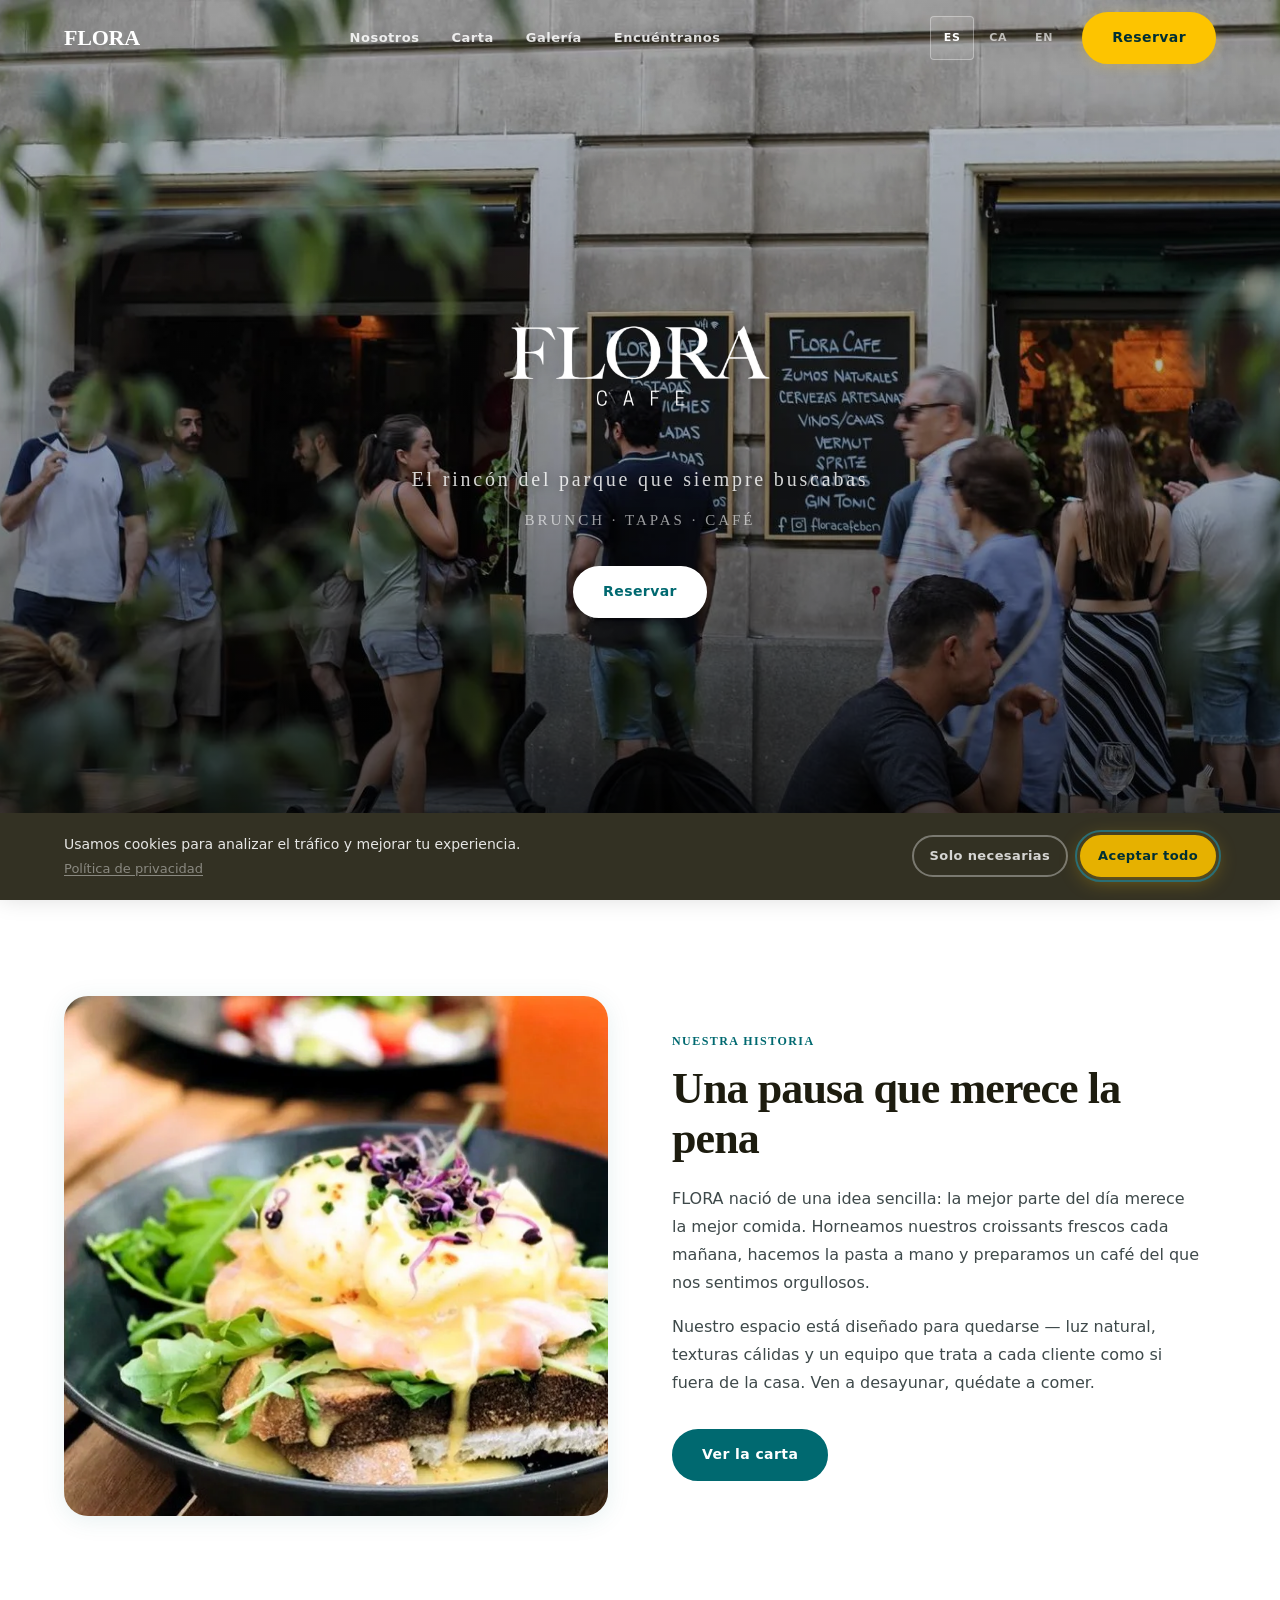
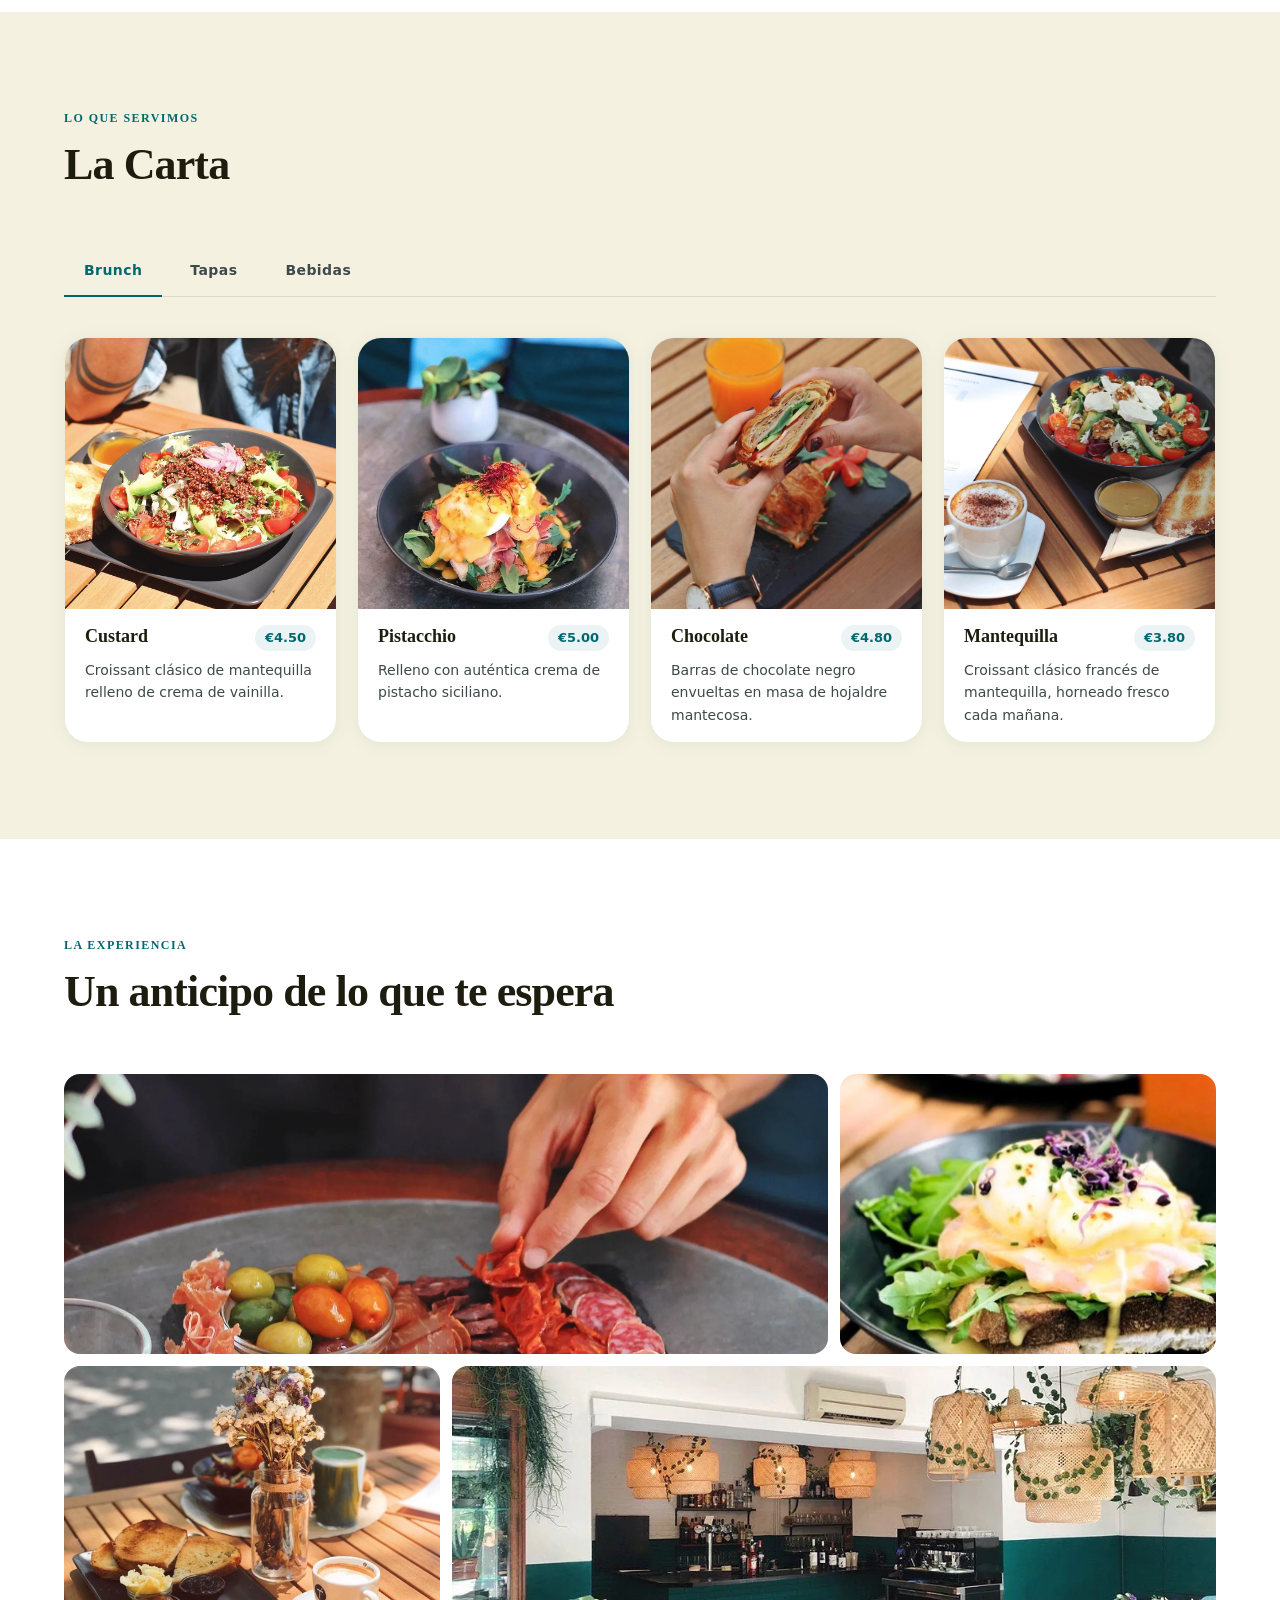
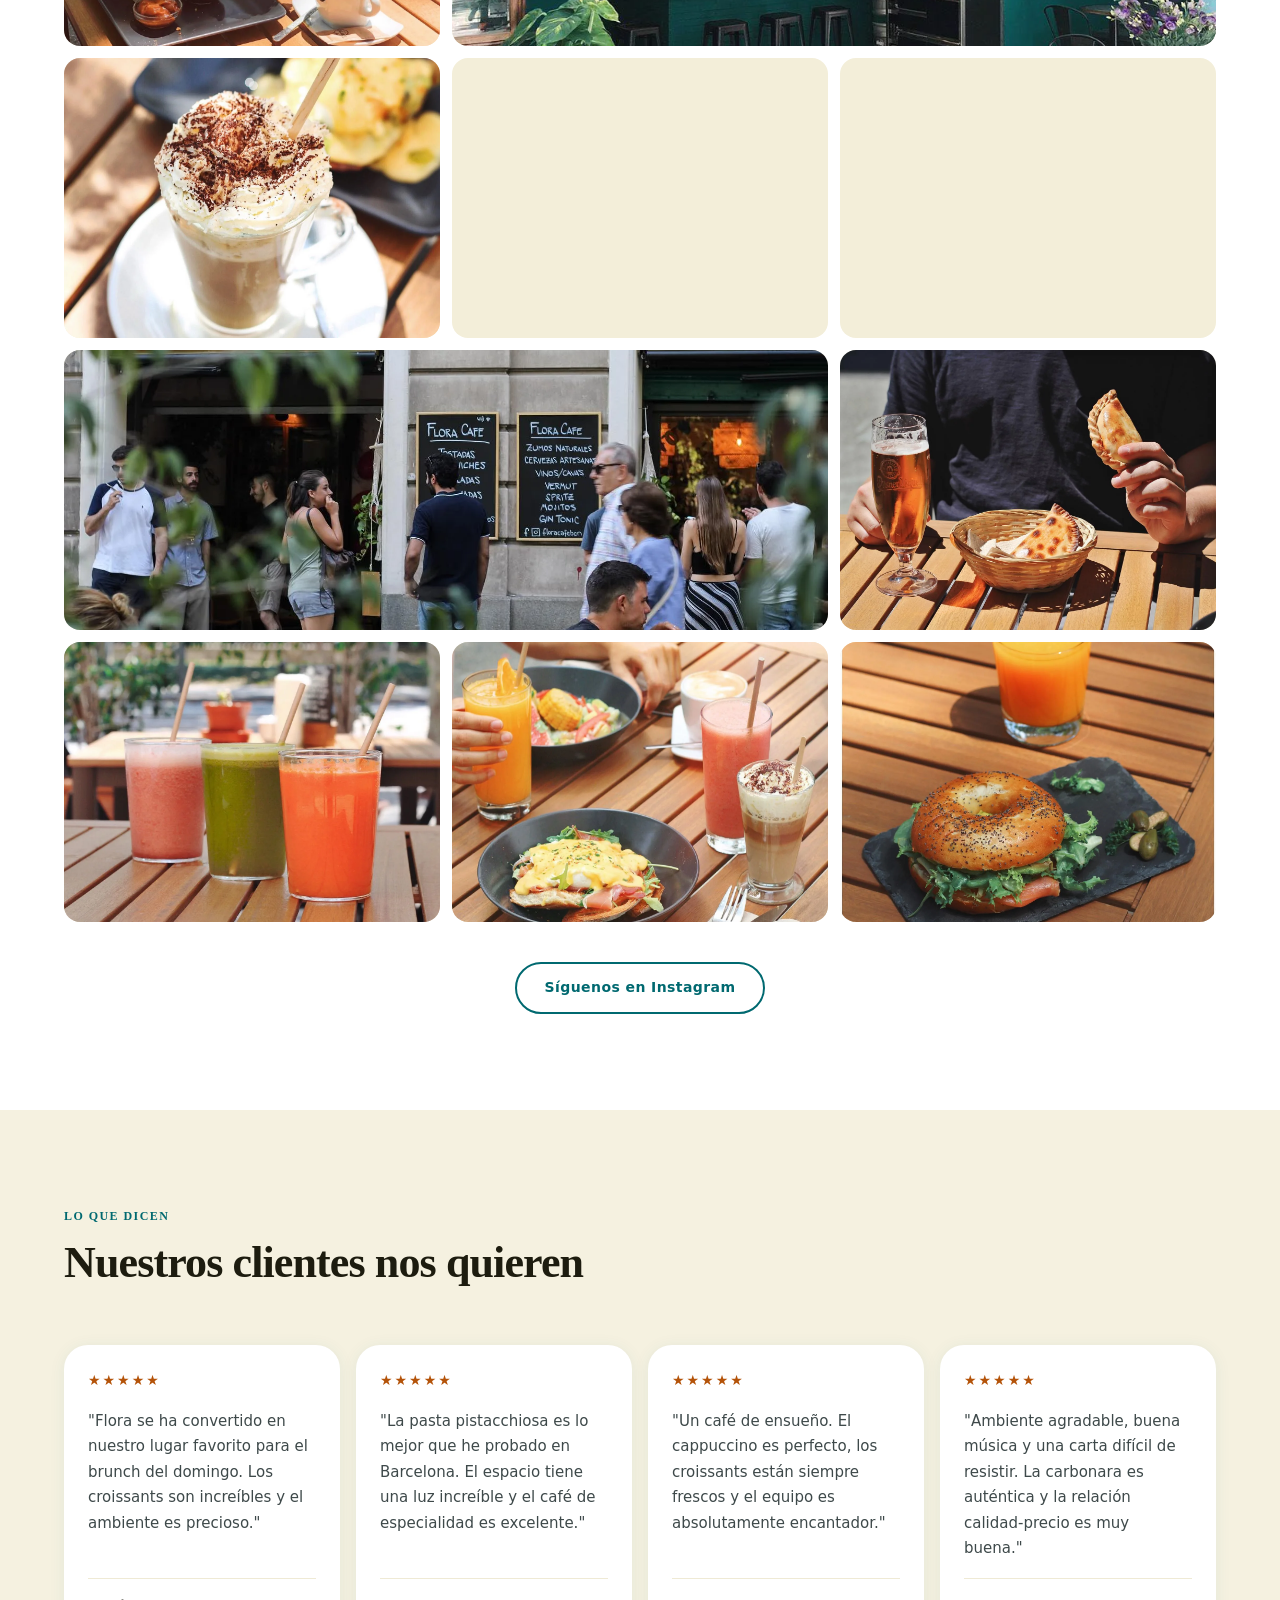
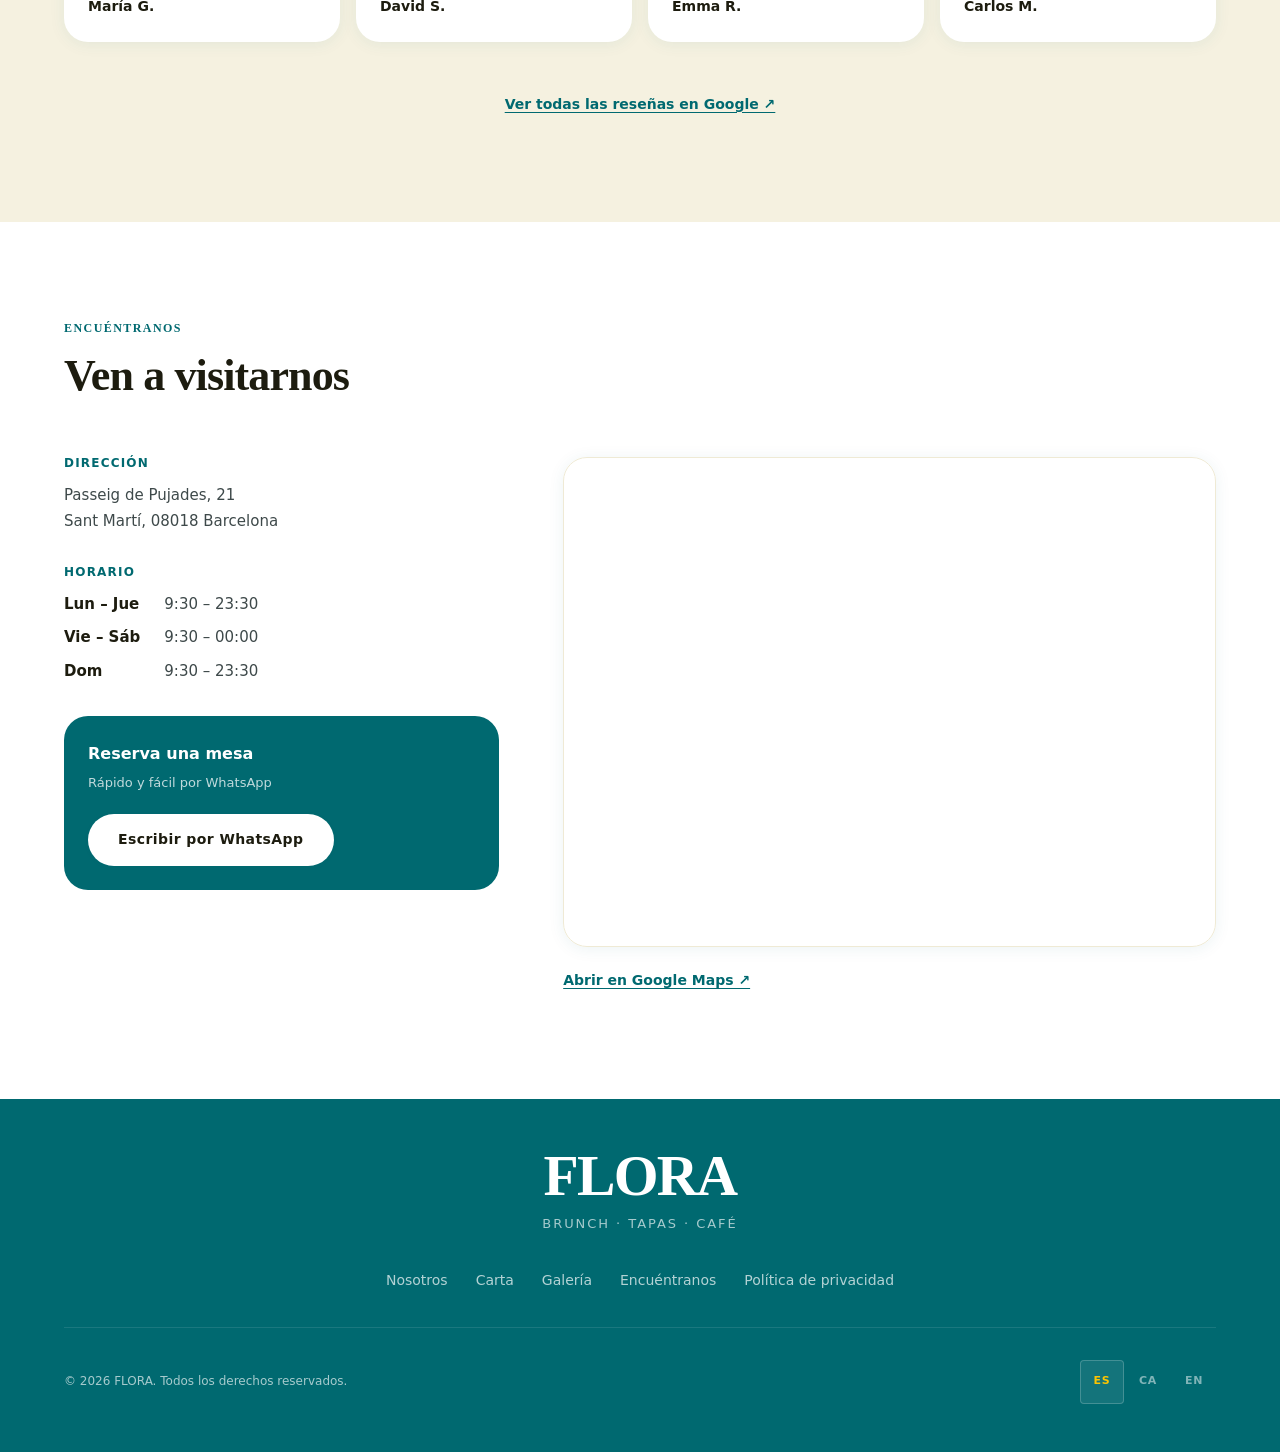
==== index.html @ c43b4fce "fix: normalize Pasta→Tapas branding and footer WCAG contrast - Replace 'Pasta' with 'Tapas' in title" ====
<!DOCTYPE html>
<html lang="es">
<head>
  <meta charset="UTF-8">
  <meta name="viewport" content="width=device-width, initial-scale=1.0">

  <!-- SEO -->
  <title>FLORA — Brunch · Tapas · Café en Barcelona</title>
  <meta name="description" content="FLORA es un café artesanal en Barcelona especializado en brunch mediterráneo, pasta fresca y café de especialidad. Croissants horneados cada mañana.">
  <link rel="canonical" href="https://flora-bcn.vercel.app">

  <!-- Open Graph -->
  <meta property="og:type" content="website">
  <meta property="og:title" content="FLORA — Brunch · Tapas · Café en Barcelona">
  <meta property="og:description" content="Croissants horneados cada mañana, pasta hecha a mano y café de especialidad. FLORA, Barcelona.">
  <meta property="og:image" content="https://flora-bcn.vercel.app/images/exterior.webp">
  <meta property="og:url" content="https://flora-bcn.vercel.app">
  <meta property="og:locale" content="es_ES">

  <!-- Twitter Card -->
  <meta name="twitter:card" content="summary_large_image">
  <meta name="twitter:title" content="FLORA — Brunch · Tapas · Café en Barcelona">
  <meta name="twitter:image" content="https://flora-bcn.vercel.app/images/exterior.webp">

  <!-- Favicon -->
  <link rel="icon" type="image/svg+xml" href="favicon.svg">
  <link rel="apple-touch-icon" href="images/apple-touch-icon.png">
  <link rel="manifest" href="site.webmanifest">

  <!-- Preconnect — GTM loads after cookie consent; pre-warm the connection -->
  <link rel="preconnect" href="https://www.googletagmanager.com" crossorigin>
  <link rel="dns-prefetch" href="https://www.googletagmanager.com">

  <!-- Preload hero poster — LCP candidate; fetchpriority="high" maximises priority -->
  <link rel="preload" as="image" href="images/exterior.webp" fetchpriority="high">

  <!-- Preload heading font -->
  <link rel="preload" href="fonts/CormorantGaramond-SemiBold.woff2" as="font" type="font/woff2" crossorigin>

  <!-- Stylesheets -->
  <link rel="stylesheet" href="css/style.css">
  <link rel="stylesheet" href="css/print.css" media="print">

  <!-- UPDATE: Replace G-XXXXXXXXXX with the real GA4 Measurement ID before launch -->
  <script>window.GA_MEASUREMENT_ID = 'G-XXXXXXXXXX';</script>

  <!-- Schema.org JSON-LD -->
  <script type="application/ld+json">
  {
    "@context": "https://schema.org",
    "@type": "Restaurant",
    "name": "FLORA",
    "url": "https://flora-bcn.vercel.app",
    "image": "https://flora-bcn.vercel.app/images/exterior.webp",
    "telephone": "+34600000000",
    "address": {
      "@type": "PostalAddress",
      "streetAddress": "Passeig de Pujades, 21",
      "postalCode": "08018",
      "addressLocality": "Barcelona",
      "addressRegion": "Sant Martí",
      "addressCountry": "ES"
    },
    "servesCuisine": ["Brunch", "Tapas", "Café"],
    "priceRange": "€€",
    "openingHoursSpecification": [
      {
        "@type": "OpeningHoursSpecification",
        "dayOfWeek": ["Monday", "Tuesday", "Wednesday", "Thursday", "Sunday"],
        "opens": "09:30",
        "closes": "23:30"
      },
      {
        "@type": "OpeningHoursSpecification",
        "dayOfWeek": ["Friday", "Saturday"],
        "opens": "09:30",
        "closes": "00:00"
      }
    ],
    "aggregateRating": {
      "@type": "AggregateRating",
      "ratingValue": 4.8,
      "reviewCount": 89
    }
  }
  </script>
</head>
<body>

<!-- ============================================================
     LOADING SCREEN — shows on first visit only
     ============================================================ -->
<div id="loader" class="loader" aria-hidden="true">
  <div class="loader__inner">
    <span class="loader__name">FLORA</span>
    <span class="loader__sub">Brunch · Tapas · Café</span>
  </div>
</div>

<!-- ============================================================
     SKIP NAVIGATION
     ============================================================ -->
<a href="#main" class="skip-nav" data-i18n="skip.nav">Ir al contenido principal</a>

<!-- ============================================================
     NAVIGATION
     ============================================================ -->
<nav id="nav" aria-label="Navegación principal" data-i18n-aria="nav.aria">
  <div class="nav__inner container">

    <!-- Logo -->
    <a href="#" class="nav__logo" aria-label="FLORA — Inicio">FLORA</a>

    <!-- Desktop links + mobile overlay -->
    <ul class="nav__links" id="nav-links" role="list">
      <li><a href="#about" data-i18n="nav.about">Nosotros</a></li>
      <li><a href="#menu" data-i18n="nav.menu">Carta</a></li>
      <li><a href="#gallery" data-i18n="nav.gallery">Galería</a></li>
      <li><a href="#find-us" data-i18n="nav.find">Encuéntranos</a></li>
      <!-- Mobile-only items -->
      <li class="nav__mobile-extra">
        <div class="nav__lang" role="group" aria-label="Idioma" data-i18n-aria="nav.lang.aria">
          <button class="lang-btn lang-btn--active" data-lang="es" aria-pressed="true">ES</button>
          <button class="lang-btn" data-lang="ca" aria-pressed="false">CA</button>
          <button class="lang-btn" data-lang="en" aria-pressed="false">EN</button>
        </div>
      </li>
      <li class="nav__mobile-extra">
        <a href="#find-us" class="btn btn--cta" data-i18n="nav.reserve">Reservar</a>
      </li>
    </ul>

    <!-- Desktop right: lang + CTA -->
    <div class="nav__right">
      <div class="nav__lang nav__lang--desktop" role="group" aria-label="Idioma" data-i18n-aria="nav.lang.aria">
        <button class="lang-btn lang-btn--active" data-lang="es" aria-pressed="true">ES</button>
        <button class="lang-btn" data-lang="ca" aria-pressed="false">CA</button>
        <button class="lang-btn" data-lang="en" aria-pressed="false">EN</button>
      </div>
      <a href="#find-us" class="btn btn--cta" data-i18n="nav.reserve">Reservar</a>
    </div>

    <!-- Hamburger -->
    <button
      class="nav__toggle"
      id="nav-toggle"
      aria-expanded="false"
      aria-controls="nav-links"
      aria-label="Abrir menú"
      data-i18n-aria="nav.toggle.open">
      <span></span>
      <span></span>
      <span></span>
    </button>

  </div>
</nav>

<!-- SR-only H1 — visible heading is in each section -->
<h1 class="sr-only">FLORA Cafe — Brunch, Pasta y Café en Barcelona</h1>

<!-- ============================================================
     MAIN CONTENT
     ============================================================ -->
<main id="main">

<!-- ─── HERO ──────────────────────────────────────────────── -->
<section id="hero">

  <!-- Video background — poster="exterior.webp" shows while video loads or if autoplay fails -->
  <div class="hero__bg" aria-hidden="true">
    <video
      id="hero-video"
      autoplay
      muted
      loop
      playsinline
      preload="metadata"
      poster="images/exterior.webp">
      <source src="images/hero-video.mp4" type="video/mp4">
    </video>
    <div class="hero__overlay"></div>
  </div>

  <!-- Hero content -->
  <div class="hero__content">
    <div class="hero__top">
      <img
        src="images/logo.webp"
        alt="FLORA"
        class="hero__logo"
        width="220"
        height="88"
        loading="eager"
        decoding="sync">
      <p class="hero__subtitle" data-i18n="hero.subtitle">El rincón del parque que siempre buscabas</p>
    </div>
    <div class="hero__bottom">
      <p class="hero__tagline" data-i18n="hero.tagline">Brunch · Tapas · Café</p>
      <div class="hero__actions">
        <a href="#find-us" class="btn btn--white" data-i18n="nav.reserve">Reservar</a>
      </div>
    </div>
  </div>

  <!-- Scroll indicator -->
  <div class="hero__scroll" aria-hidden="true">
    <div class="hero__scroll-mouse">
      <div class="hero__scroll-dot"></div>
    </div>
  </div>

</section>

<!-- ─── ABOUT ─────────────────────────────────────────────── -->
<section id="about" class="section">
  <div class="container about__grid">

    <!-- Image (moves to left on desktop) -->
    <div class="about__image-wrap">
      <picture>
        <source srcset="images/food7.webp" type="image/webp">
        <img
          src="images/food7.jpg"
          alt="El cálido interior de FLORA Cafe, con luz natural y detalles artesanales"
          class="about__image reveal--scale"
          loading="lazy"
          decoding="async"
          width="800"
          height="600">
      </picture>
    </div>

    <!-- Text -->
    <div class="about__text">
      <span class="section-label reveal" data-i18n="about.label">Nuestra historia</span>
      <h2 class="reveal--heading" data-i18n="about.heading">Una pausa que merece la pena</h2>
      <p class="reveal" style="transition-delay:80ms" data-i18n="about.p1">FLORA nació de una idea sencilla: la mejor parte del día merece la mejor comida. Horneamos nuestros croissants frescos cada mañana, hacemos la pasta a mano y preparamos un café del que nos sentimos orgullosos.</p>
      <p class="reveal" style="transition-delay:160ms" data-i18n="about.p2">Nuestro espacio está diseñado para quedarse — luz natural, texturas cálidas y un equipo que trata a cada cliente como si fuera de la casa. Ven a desayunar, quédate a comer.</p>
      <a href="#menu" class="btn btn--primary reveal" style="transition-delay:240ms" data-i18n="about.cta">Ver la carta</a>
    </div>

  </div>
</section>

<!-- ─── MENU ──────────────────────────────────────────────── -->
<section id="menu" class="section section--tinted">
  <div class="container">

    <div class="section-header">
      <span class="section-label reveal" data-i18n="menu.label">Lo que servimos</span>
      <h2 class="reveal--heading" data-i18n="menu.heading">La Carta</h2>
    </div>

    <!-- Tab list -->
    <div class="menu__tabs" role="tablist" aria-label="Categorías del menú" data-i18n-aria="menu.tabs.aria">
      <button class="menu__tab menu__tab--active" role="tab" aria-selected="true" aria-controls="panel-brunch" id="tab-brunch" data-i18n="menu.tab.croissants">Brunch</button>
      <button class="menu__tab" role="tab" aria-selected="false" aria-controls="panel-tapas" id="tab-tapas" tabindex="-1" data-i18n="menu.tab.pasta">Tapas</button>
      <button class="menu__tab" role="tab" aria-selected="false" aria-controls="panel-drinks" id="tab-drinks" tabindex="-1" data-i18n="menu.tab.drinks">Bebidas</button>
    </div>

    <!-- Tab panels -->
    <div class="menu__panels">

      <!-- Croissants -->
      <div id="panel-brunch" role="tabpanel" aria-labelledby="tab-brunch">
        <div class="menu__cards stagger-group">

          <article class="menu-card reveal">
            <div class="menu-card__img-wrap">
              <picture>
                <source srcset="images/food1.webp" type="image/webp">
                <img src="images/food1.jpg" alt="Croissant de natilla con crema de vainilla" loading="lazy" decoding="async" width="400" height="400">
              </picture>
            </div>
            <div class="menu-card__body">
              <div class="menu-card__header">
                <h3 class="menu-card__name">Custard</h3>
                <span class="menu-card__price">€4.50</span>
              </div>
              <p class="menu-card__desc">Croissant clásico de mantequilla relleno de crema de vainilla.</p>
            </div>
          </article>

          <article class="menu-card reveal">
            <div class="menu-card__img-wrap">
              <picture>
                <source srcset="images/food2.webp" type="image/webp">
                <img src="images/food2.jpg" alt="Croissant de pistacho con crema siciliana" loading="lazy" decoding="async" width="400" height="400">
              </picture>
            </div>
            <div class="menu-card__body">
              <div class="menu-card__header">
                <h3 class="menu-card__name">Pistacchio</h3>
                <span class="menu-card__price">€5.00</span>
              </div>
              <p class="menu-card__desc">Relleno con auténtica crema de pistacho siciliano.</p>
            </div>
          </article>

          <article class="menu-card reveal">
            <div class="menu-card__img-wrap">
              <picture>
                <source srcset="images/food3.webp" type="image/webp">
                <img src="images/food3.jpg" alt="Croissant de chocolate con chocolate negro" loading="lazy" decoding="async" width="400" height="400">
              </picture>
            </div>
            <div class="menu-card__body">
              <div class="menu-card__header">
                <h3 class="menu-card__name">Chocolate</h3>
                <span class="menu-card__price">€4.80</span>
              </div>
              <p class="menu-card__desc">Barras de chocolate negro envueltas en masa de hojaldre mantecosa.</p>
            </div>
          </article>

          <article class="menu-card reveal">
            <div class="menu-card__img-wrap">
              <picture>
                <source srcset="images/food4.webp" type="image/webp">
                <img src="images/food4.jpg" alt="Croissant de mantequilla clásico" loading="lazy" decoding="async" width="400" height="400">
              </picture>
            </div>
            <div class="menu-card__body">
              <div class="menu-card__header">
                <h3 class="menu-card__name">Mantequilla</h3>
                <span class="menu-card__price">€3.80</span>
              </div>
              <p class="menu-card__desc">Croissant clásico francés de mantequilla, horneado fresco cada mañana.</p>
            </div>
          </article>

        </div>
      </div>

      <!-- Pasta -->
      <div id="panel-tapas" role="tabpanel" aria-labelledby="tab-tapas" class="menu__panel--hidden">

        <!-- Featured pasta -->
        <article class="pasta-featured reveal">
          <div class="pasta-featured__img-wrap">
            <picture>
              <source srcset="images/food5.webp" type="image/webp">
              <img src="images/food5.jpg" alt="Pasta Pistacchiosa — penne con crema de pistacho y pistachos tostados" loading="lazy" decoding="async" width="600" height="600">
            </picture>
          </div>
          <div class="pasta-featured__body">
            <span class="pasta-badge">Chef&rsquo;s Signature</span>
            <h3 class="pasta-featured__name">Pistacchiosa</h3>
            <p class="pasta-featured__desc">Artisan penne en nuestra emblemática crema de pistacho, coronado con pistachos tostados y triturados para dar textura. Un plato que enamora.</p>
            <span class="pasta-featured__price">€16.50</span>
          </div>
        </article>

        <!-- Pasta list -->
        <div class="pasta-list stagger-group">

          <article class="pasta-item reveal">
            <div class="pasta-item__body">
              <h3 class="pasta-item__name">Carbonara</h3>
              <p class="pasta-item__desc">Guanciale, pecorino romano, yema de huevo, pimienta negra.</p>
            </div>
            <span class="pasta-item__price">€14.00</span>
          </article>

          <article class="pasta-item reveal">
            <div class="pasta-item__body">
              <h3 class="pasta-item__name">Amatriciana</h3>
              <p class="pasta-item__desc">Salsa de tomate, guanciale, pecorino romano, guindilla.</p>
            </div>
            <span class="pasta-item__price">€14.50</span>
          </article>

          <article class="pasta-item reveal">
            <div class="pasta-item__body">
              <h3 class="pasta-item__name">Parmigiana</h3>
              <p class="pasta-item__desc">Berenjenas en capas, salsa de tomate, mozzarella, parmesano.</p>
            </div>
            <span class="pasta-item__price">€15.00</span>
          </article>

          <article class="pasta-item reveal">
            <div class="pasta-item__body">
              <h3 class="pasta-item__name">Pesto</h3>
              <p class="pasta-item__desc">Albahaca fresca, piñones, ajo, parmesano, aceite de oliva virgen extra.</p>
            </div>
            <span class="pasta-item__price">€13.50</span>
          </article>

        </div>
      </div>

      <!-- Bebidas -->
      <div id="panel-drinks" role="tabpanel" aria-labelledby="tab-drinks" class="menu__panel--hidden">
        <div class="menu__cards stagger-group">

          <article class="menu-card reveal">
            <div class="menu-card__img-wrap">
              <picture>
                <source srcset="images/drink1.webp" type="image/webp">
                <img src="images/drink1.jpg" alt="Cappuccino con latte art sobre cerámica artesanal" loading="lazy" decoding="async" width="400" height="400">
              </picture>
            </div>
            <div class="menu-card__body">
              <div class="menu-card__header">
                <h3 class="menu-card__name">Cappuccino</h3>
                <span class="menu-card__price">€3.50</span>
              </div>
              <p class="menu-card__desc">Espresso de especialidad con microespuma de leche perfecta.</p>
            </div>
          </article>

          <article class="menu-card reveal">
            <div class="menu-card__img-wrap">
              <picture>
                <source srcset="images/drink2.webp" type="image/webp">
                <img src="images/drink2.jpg" alt="Matcha latte con leche de avena en vaso alto" loading="lazy" decoding="async" width="400" height="400">
              </picture>
            </div>
            <div class="menu-card__body">
              <div class="menu-card__header">
                <h3 class="menu-card__name">Matcha Latte</h3>
                <span class="menu-card__price">€4.50</span>
              </div>
              <p class="menu-card__desc">Matcha ceremonial con leche de avena, caliente o frío.</p>
            </div>
          </article>

          <article class="menu-card reveal">
            <div class="menu-card__img-wrap">
              <picture>
                <source srcset="images/drink3.webp" type="image/webp">
                <img src="images/drink3.jpg" alt="Zumo de naranja recién exprimido en vaso de cristal" loading="lazy" decoding="async" width="400" height="400">
              </picture>
            </div>
            <div class="menu-card__body">
              <div class="menu-card__header">
                <h3 class="menu-card__name">Zumo de Naranja</h3>
                <span class="menu-card__price">€4.00</span>
              </div>
              <p class="menu-card__desc">Naranjas valencianas recién exprimidas, servido al momento.</p>
            </div>
          </article>

          <article class="menu-card reveal">
            <div class="menu-card__img-wrap menu-card__img-wrap--plain">
              <div class="menu-card__img-placeholder" aria-hidden="true"></div>
            </div>
            <div class="menu-card__body">
              <div class="menu-card__header">
                <h3 class="menu-card__name">Café Filtro</h3>
                <span class="menu-card__price">€2.80</span>
              </div>
              <p class="menu-card__desc">Café de origen único por goteo, preparado al momento.</p>
            </div>
          </article>

        </div>
      </div>

    </div><!-- /.menu__panels -->
  </div>
</section>

<!-- ─── GALLERY ────────────────────────────────────────────── -->
<section id="gallery" class="section">
  <div class="container">

    <div class="section-header">
      <span class="section-label reveal" data-i18n="gallery.label">La experiencia</span>
      <h2 class="reveal--heading" data-i18n="gallery.heading">Un anticipo de lo que te espera</h2>
    </div>

    <!--
      3-col grid, auto-placement pattern:
      Row 1: wide(1) + normal(2)
      Row 2: normal(3) + wide(4)
      Row 3: normal(5) + normal(6) + normal(7)
      Row 4: wide(8) + normal(9)
      Row 5: normal(10) + normal(11) + normal(12)
    -->
    <div class="gallery__grid stagger-group">

      <div class="gallery__item gallery__item--wide reveal">
        <picture>
          <source srcset="images/food6.webp" type="image/webp">
          <img src="images/food6.jpg" alt="Plato de pasta artesanal con salsa vibrante" loading="lazy" decoding="async" width="800" height="440">
        </picture>
      </div>

      <div class="gallery__item reveal">
        <picture>
          <source srcset="images/food7.webp" type="image/webp">
          <img src="images/food7.jpg" alt="Croissant recién horneado sobre plato de cerámica" loading="lazy" decoding="async" width="400" height="440">
        </picture>
      </div>

      <div class="gallery__item reveal">
        <picture>
          <source srcset="images/food8.webp" type="image/webp">
          <img src="images/food8.jpg" alt="Selección de bollería artesanal de FLORA" loading="lazy" decoding="async" width="400" height="440">
        </picture>
      </div>

      <div class="gallery__item gallery__item--wide reveal">
        <picture>
          <source srcset="images/interior.webp" type="image/webp">
          <img src="images/interior.jpg" alt="Interior luminoso de FLORA Cafe con mesas de madera y luz natural" loading="lazy" decoding="async" width="800" height="440">
        </picture>
      </div>

      <div class="gallery__item reveal">
        <picture>
          <source srcset="images/drink1.webp" type="image/webp">
          <img src="images/drink1.jpg" alt="Cappuccino con latte art en cerámica artesanal" loading="lazy" decoding="async" width="400" height="440">
        </picture>
      </div>

      <div class="gallery__item reveal">
        <picture>
          <source srcset="images/food9.webp" type="image/webp">
          <img src="images/food9.jpg" alt="Detalle de plato de brunch mediterráneo" loading="lazy" decoding="async" width="400" height="440">
        </picture>
      </div>

      <div class="gallery__item reveal">
        <picture>
          <source srcset="images/food10.webp" type="image/webp">
          <img src="images/food10.jpg" alt="Preparación de pasta fresca en la cocina de FLORA" loading="lazy" decoding="async" width="400" height="440">
        </picture>
      </div>

      <div class="gallery__item gallery__item--wide reveal">
        <picture>
          <source srcset="images/exterior.webp" type="image/webp">
          <img src="images/exterior.jpg" alt="Fachada de FLORA Cafe en Barcelona" loading="lazy" decoding="async" width="800" height="440">
        </picture>
      </div>

      <div class="gallery__item reveal">
        <picture>
          <source srcset="images/food11.webp" type="image/webp">
          <img src="images/food11.jpg" alt="Detalle de croissant de pistacho con crema" loading="lazy" decoding="async" width="400" height="440">
        </picture>
      </div>

      <div class="gallery__item reveal">
        <picture>
          <source srcset="images/drink2.webp" type="image/webp">
          <img src="images/drink2.jpg" alt="Matcha latte servido en cerámica artesanal" loading="lazy" decoding="async" width="400" height="440">
        </picture>
      </div>

      <div class="gallery__item reveal">
        <picture>
          <source srcset="images/food12.webp" type="image/webp">
          <img src="images/food12.jpg" alt="Mesa de brunch con selección de platos de FLORA" loading="lazy" decoding="async" width="400" height="440">
        </picture>
      </div>

      <div class="gallery__item reveal">
        <picture>
          <source srcset="images/food13.webp" type="image/webp">
          <img src="images/food13.jpg" alt="Pasta pistacchiosa emplatada con elegancia" loading="lazy" decoding="async" width="400" height="440">
        </picture>
      </div>

    </div><!-- /.gallery__grid -->

    <div class="gallery__footer reveal">
      <a
        href="https://instagram.com/floracafe.barcelona"
        target="_blank"
        rel="noopener noreferrer"
        class="btn btn--outline"
        data-i18n="gallery.instagram"
        aria-label="Síguenos en Instagram — @floracafe.barcelona"
        data-i18n-aria="gallery.instagram.aria">
        Síguenos en Instagram
      </a>
    </div>

  </div>
</section>

<!-- ─── REVIEWS ────────────────────────────────────────────── -->
<section id="reviews" class="section section--tinted">
  <div class="container">

    <div class="section-header">
      <span class="section-label reveal" data-i18n="reviews.label">Lo que dicen</span>
      <h2 class="reveal--heading" data-i18n="reviews.heading">Nuestros clientes nos quieren</h2>
    </div>

    <!-- UPDATE: Replace with real Google reviews before launch -->
    <div class="reviews__grid stagger-group">

      <article class="review-card reveal">
        <div class="review-card__stars" role="img" data-i18n-aria="review.stars" aria-label="5 de 5 estrellas">
          <span aria-hidden="true">★★★★★</span>
        </div>
        <blockquote>
          <p class="review-card__text" data-i18n="review.1.text">"Flora se ha convertido en nuestro lugar favorito para el brunch del domingo. Los croissants son increíbles y el ambiente es precioso."</p>
        </blockquote>
        <footer class="review-card__footer">
          <span class="review-card__author" data-i18n="review.1.author">María G.</span>
        </footer>
      </article>

      <article class="review-card reveal">
        <div class="review-card__stars" role="img" data-i18n-aria="review.stars" aria-label="5 de 5 estrellas">
          <span aria-hidden="true">★★★★★</span>
        </div>
        <blockquote>
          <p class="review-card__text" data-i18n="review.2.text">"La pasta pistacchiosa es lo mejor que he probado en Barcelona. El espacio tiene una luz increíble y el café de especialidad es excelente."</p>
        </blockquote>
        <footer class="review-card__footer">
          <span class="review-card__author" data-i18n="review.2.author">David S.</span>
        </footer>
      </article>

      <article class="review-card reveal">
        <div class="review-card__stars" role="img" data-i18n-aria="review.stars" aria-label="5 de 5 estrellas">
          <span aria-hidden="true">★★★★★</span>
        </div>
        <blockquote>
          <p class="review-card__text" data-i18n="review.3.text">"Un café de ensueño. El cappuccino es perfecto, los croissants están siempre frescos y el equipo es absolutamente encantador."</p>
        </blockquote>
        <footer class="review-card__footer">
          <span class="review-card__author" data-i18n="review.3.author">Emma R.</span>
        </footer>
      </article>

      <article class="review-card reveal">
        <div class="review-card__stars" role="img" data-i18n-aria="review.stars" aria-label="5 de 5 estrellas">
          <span aria-hidden="true">★★★★★</span>
        </div>
        <blockquote>
          <p class="review-card__text" data-i18n="review.4.text">"Ambiente agradable, buena música y una carta difícil de resistir. La carbonara es auténtica y la relación calidad-precio es muy buena."</p>
        </blockquote>
        <footer class="review-card__footer">
          <span class="review-card__author" data-i18n="review.4.author">Carlos M.</span>
        </footer>
      </article>

    </div><!-- /.reviews__grid -->

    <div class="reviews__footer reveal">
      <a
        href="https://www.google.com/maps/place/Flora+Caf%C3%A8/@41.3904522,2.1841473,18z/data=!4m8!3m7!1s0x12a4a3e383c9736b:0xf910193b1a0d38ec!8m2!3d41.3906425!4d2.185292!9m1!1b1!16s%2Fg%2F11h6rvttm9?authuser=0&entry=ttu&g_ep=EgoyMDI2MDUyNy4wIKXMDSoASAFQAw%3D%3D"
        target="_blank"
        rel="noopener noreferrer"
        class="reviews__maps-link"
        data-i18n="reviews.cta">
        Ver todas las reseñas en Google ↗
      </a>
    </div>

  </div>
</section>

<!-- ─── FIND US ─────────────────────────────────────────────── -->
<section id="find-us" class="section">
  <div class="container">

    <div class="section-header">
      <span class="section-label reveal" data-i18n="find.label">Encuéntranos</span>
      <h2 class="reveal--heading" data-i18n="find.heading">Ven a visitarnos</h2>
    </div>

    <div class="find-us__grid">

      <!-- Left: address + hours + WhatsApp -->
      <div class="find-us__info">

        <div class="find-us__block reveal">
          <h3 class="find-us__block-title" data-i18n="find.address">Dirección</h3>
          <address data-i18n="find.address.text">
            Passeig de Pujades, 21<br>
            Sant Martí, 08018 Barcelona
          </address>
        </div>

        <div class="find-us__block reveal" style="transition-delay:80ms">
          <h3 class="find-us__block-title" data-i18n="find.hours">Horario</h3>
          <dl class="hours__list">
            <dt data-i18n="hours.mon_thu">Lun – Jue</dt><dd>9:30 – 23:30</dd>
            <dt data-i18n="hours.fri_sat">Vie – Sáb</dt><dd>9:30 – 00:00</dd>
            <dt data-i18n="hours.sun">Dom</dt><dd>9:30 – 23:30</dd>
          </dl>
        </div>

        <!-- WhatsApp reserve card -->
        <div class="wa-card reveal" style="transition-delay:160ms">
          <div class="wa-card__copy">
            <p class="wa-card__label" data-i18n="find.wa.label">Reserva una mesa</p>
            <p class="wa-card__sub" data-i18n="find.wa.sub">Rápido y fácil por WhatsApp</p>
          </div>
          <a
            id="whatsapp-find-us"
            href="https://wa.me/34600000000"
            data-phone="+34600000000"
            class="btn btn--wa"
            target="_blank"
            rel="noopener noreferrer"
            data-i18n="find.wa.cta">
            <svg width="20" height="20" viewBox="0 0 24 24" fill="currentColor" aria-hidden="true">
              <path d="M17.472 14.382c-.297-.149-1.758-.867-2.03-.967-.273-.099-.471-.148-.67.15-.197.297-.767.966-.94 1.164-.173.199-.347.223-.644.075-.297-.15-1.255-.463-2.39-1.475-.883-.788-1.48-1.761-1.653-2.059-.173-.297-.018-.458.13-.606.134-.133.298-.347.446-.52.149-.174.198-.298.298-.497.099-.198.05-.371-.025-.52-.075-.149-.669-1.612-.916-2.207-.242-.579-.487-.5-.669-.51-.173-.008-.371-.01-.57-.01-.198 0-.52.074-.792.372-.272.297-1.04 1.016-1.04 2.479 0 1.462 1.065 2.875 1.213 3.074.149.198 2.096 3.2 5.077 4.487.709.306 1.262.489 1.694.625.712.227 1.36.195 1.871.118.571-.085 1.758-.719 2.006-1.413.248-.694.248-1.289.173-1.413-.074-.124-.272-.198-.57-.347m-5.421 7.403h-.004a9.87 9.87 0 01-5.031-1.378l-.361-.214-3.741.982.998-3.648-.235-.374a9.86 9.86 0 01-1.51-5.26c.001-5.45 4.436-9.884 9.888-9.884 2.64 0 5.122 1.03 6.988 2.898a9.825 9.825 0 012.893 6.994c-.003 5.45-4.437 9.884-9.885 9.884m8.413-18.297A11.815 11.815 0 0012.05 0C5.495 0 .16 5.335.157 11.892c0 2.096.547 4.142 1.588 5.945L.057 24l6.305-1.654a11.882 11.882 0 005.683 1.448h.005c6.554 0 11.89-5.335 11.893-11.893a11.821 11.821 0 00-3.48-8.413z"/>
            </svg>
            Escribir por WhatsApp
          </a>
        </div>

      </div><!-- /.find-us__info -->

      <!-- Right: map -->
      <div class="find-us__map reveal" style="transition-delay:120ms">
        <div class="map-wrap">
          <iframe
            src="https://www.google.com/maps/embed?pb=!1m18!1m12!1m3!1d2993.5!2d2.18264!3d41.39064!2m3!1f0!2f0!3f0!3m2!1i1024!2i768!4f13.1!3m3!1m2!1s0x12a4a3e383c9736b%3A0xf910193b1a0d38ec!2sFlora+Caf%C3%A8!5e0!3m2!1ses!2ses!4v1748700000000!5m2!1ses!2ses"
            width="600"
            height="450"
            allowfullscreen=""
            loading="lazy"
            referrerpolicy="no-referrer-when-downgrade"
            title="Mapa de FLORA Cafè en Passeig de Pujades, Barcelona"
            aria-label="Mapa de FLORA Cafè en Passeig de Pujades, Barcelona">
          </iframe>
        </div>
        <a
          href="https://www.google.com/maps/place/Flora+Caf%C3%A8/@41.3904522,2.1841473,18z/data=!4m16!1m9!3m8!1s0x12a4a3e383c9736b:0xf910193b1a0d38ec!2sFlora+Caf%C3%A8!8m2!3d41.3906425!4d2.185292!9m1!1b1!16s%2Fg%2F11h6rvttm9!3m5!1s0x12a4a3e383c9736b:0xf910193b1a0d38ec!8m2!3d41.3906425!4d2.185292!16s%2Fg%2F11h6rvttm9?authuser=0&entry=ttu&g_ep=EgoyMDI2MDUyNy4wIKXMDSoASAFQAw%3D%3D"
          target="_blank"
          rel="noopener noreferrer"
          class="find-us__maps-link"
          data-i18n="find.maps">
          Abrir en Google Maps ↗
        </a>
      </div>

    </div><!-- /.find-us__grid -->
  </div>
</section>

</main><!-- /#main -->

<!-- ============================================================
     FOOTER
     ============================================================ -->
<footer class="footer" role="contentinfo">
  <div class="container footer__inner">

    <div class="footer__brand">
      <p class="footer__name">FLORA</p>
      <p class="footer__tagline" data-i18n="footer.tagline">Brunch · Tapas · Café</p>
    </div>

    <nav class="footer__nav" aria-label="Navegación del pie de página" data-i18n-aria="footer.nav.aria">
      <a href="#about" data-i18n="nav.about">Nosotros</a>
      <a href="#menu" data-i18n="nav.menu">Carta</a>
      <a href="#gallery" data-i18n="nav.gallery">Galería</a>
      <a href="#find-us" data-i18n="nav.find">Encuéntranos</a>
      <a href="privacy.html" data-i18n="footer.privacy">Política de privacidad</a>
    </nav>

    <div class="footer__bottom">
      <p class="footer__copy" data-i18n="footer.copy">© 2026 FLORA. Todos los derechos reservados.</p>
      <div class="footer__lang nav__lang" role="group" aria-label="Idioma" data-i18n-aria="nav.lang.aria">
        <button class="lang-btn lang-btn--footer lang-btn--active" data-lang="es" aria-pressed="true">ES</button>
        <button class="lang-btn lang-btn--footer" data-lang="ca" aria-pressed="false">CA</button>
        <button class="lang-btn lang-btn--footer" data-lang="en" aria-pressed="false">EN</button>
      </div>
    </div>

  </div>
</footer>

<!-- ============================================================
     FIXED WIDGETS
     ============================================================ -->

<!-- Back to top -->
<button
  id="back-to-top"
  class="back-to-top"
  aria-label="Volver arriba"
  data-i18n-aria="backtop.aria">
  <svg width="18" height="18" viewBox="0 0 24 24" fill="none" stroke="currentColor" stroke-width="2.5" stroke-linecap="round" stroke-linejoin="round" aria-hidden="true">
    <polyline points="18 15 12 9 6 15"></polyline>
  </svg>
</button>

<!-- WhatsApp floating button -->
<a
  id="whatsapp-btn"
  href="https://wa.me/34600000000"
  data-phone="+34600000000"
  class="whatsapp-btn"
  target="_blank"
  rel="noopener noreferrer"
  aria-label="Reservar vía WhatsApp"
  data-i18n-aria="whatsapp.aria">
  <svg width="28" height="28" viewBox="0 0 24 24" fill="currentColor" aria-hidden="true">
    <path d="M17.472 14.382c-.297-.149-1.758-.867-2.03-.967-.273-.099-.471-.148-.67.15-.197.297-.767.966-.94 1.164-.173.199-.347.223-.644.075-.297-.15-1.255-.463-2.39-1.475-.883-.788-1.48-1.761-1.653-2.059-.173-.297-.018-.458.13-.606.134-.133.298-.347.446-.52.149-.174.198-.298.298-.497.099-.198.05-.371-.025-.52-.075-.149-.669-1.612-.916-2.207-.242-.579-.487-.5-.669-.51-.173-.008-.371-.01-.57-.01-.198 0-.52.074-.792.372-.272.297-1.04 1.016-1.04 2.479 0 1.462 1.065 2.875 1.213 3.074.149.198 2.096 3.2 5.077 4.487.709.306 1.262.489 1.694.625.712.227 1.36.195 1.871.118.571-.085 1.758-.719 2.006-1.413.248-.694.248-1.289.173-1.413-.074-.124-.272-.198-.57-.347m-5.421 7.403h-.004a9.87 9.87 0 01-5.031-1.378l-.361-.214-3.741.982.998-3.648-.235-.374a9.86 9.86 0 01-1.51-5.26c.001-5.45 4.436-9.884 9.888-9.884 2.64 0 5.122 1.03 6.988 2.898a9.825 9.825 0 012.893 6.994c-.003 5.45-4.437 9.884-9.885 9.884m8.413-18.297A11.815 11.815 0 0012.05 0C5.495 0 .16 5.335.157 11.892c0 2.096.547 4.142 1.588 5.945L.057 24l6.305-1.654a11.882 11.882 0 005.683 1.448h.005c6.554 0 11.89-5.335 11.893-11.893a11.821 11.821 0 00-3.48-8.413z"/>
  </svg>
</a>

<!-- ============================================================
     COOKIE BANNER
     ============================================================ -->
<div
  id="cookie-banner"
  class="cookie-banner"
  role="region"
  aria-label="Aviso de cookies"
  hidden>
  <div class="container cookie-banner__inner">
    <div class="cookie-banner__text">
      <p data-i18n="cookie.text">Usamos cookies para analizar el tráfico y mejorar tu experiencia.</p>
      <p><a href="privacy.html" class="cookie-privacy-link" data-i18n="footer.privacy">Política de privacidad</a></p>
    </div>
    <div class="cookie-banner__actions">
      <button id="cookie-necessary" class="btn btn--sm btn--outline-light" data-i18n="cookie.necessary">Solo necesarias</button>
      <button id="cookie-accept" class="btn btn--sm btn--cta" data-i18n="cookie.accept">Aceptar todo</button>
    </div>
  </div>
</div>

<!-- ============================================================
     SCRIPTS
     ============================================================ -->
<script src="js/lenis.min.js" defer></script>
<script src="js/i18n.js" defer></script>
<script src="js/main.js" defer></script>

</body>
</html>
---- css/style.css ----
/* ============================================================
   FLORA CAFE — style.css
   Design system: Artisanal Warmth (Stitch export)
   Fonts: Cormorant Garamond (heading) + Be Vietnam Pro (body)
   ============================================================ */

/* ============================================================
   FONT FACES
   ============================================================ */

@font-face {
  font-family: 'Cormorant Garamond';
  src: url('../fonts/CormorantGaramond-SemiBold.woff2') format('woff2');
  font-weight: 600;
  font-style: normal;
  font-display: swap;
}

@font-face {
  font-family: 'Be Vietnam Pro';
  src: url('../fonts/BeVietnamPro-Regular.woff2') format('woff2');
  font-weight: 400;
  font-style: normal;
  font-display: swap;
}

@font-face {
  font-family: 'Be Vietnam Pro';
  src: url('../fonts/BeVietnamPro-Medium.woff2') format('woff2');
  font-weight: 500;
  font-style: normal;
  font-display: swap;
}

/* ============================================================
   DESIGN TOKENS — Artisanal Warmth palette
   ============================================================ */

:root {
  /* Core palette */
  --cream:        #fffae4;
  --cream-dim:    #f3eed9;
  --cream-low:    #f9f4df;
  --cream-a96:    rgba(255, 250, 228, 0.96);
  --sand:         #EFEAD5;
  --sand-dark:    #dfdac6;
  --teal:         #006970;
  --teal-dk:      #2A6E75;
  --teal-mid:     #3b9ea7;
  --teal-light:   rgba(0,105,112,0.08);
  --gold:         #fdc400;
  --gold-hover:   #e6b100;
  --gold-on:      #002f33;   /* text on gold button */
  --gold-dk:      #765a00;
  --text:         #1d1c0f;
  --text-muted:   #3e494a;
  --outline:      #bdc9ca;
  --inverse-bg:   #333123;

  /* Semantic aliases */
  --color-bg:     var(--cream);
  --color-bg-alt: var(--cream-dim);
  --color-surface: #ffffff;

  /* Hero overlay */
  --overlay-hero: linear-gradient(
    to top,
    rgba(0,0,0,0.75) 0%,
    rgba(0,0,0,0.35) 45%,
    rgba(0,0,0,0.15) 100%
  );

  /* Star rating — WCAG AA on white */
  --star-color: #B45309;

  /* WhatsApp */
  --wa-green: #25d366;

  /* Shadows — tinted with warm teal */
  --shadow-sm:   0 1px 4px rgba(0,105,112,0.07);
  --shadow-md:   0 4px 24px rgba(0,105,112,0.10);
  --shadow-card: 0 2px 16px rgba(0,105,112,0.08);
  --shadow-nav:  0 1px 20px rgba(0,105,112,0.10);

  /* Typography */
  --font-heading: 'Cormorant Garamond', Georgia, 'Times New Roman', serif;
  --font-body:    'Be Vietnam Pro', system-ui, -apple-system, sans-serif;

  /* Spacing — 8px base */
  --sp-1:  0.25rem;
  --sp-2:  0.5rem;
  --sp-3:  0.75rem;
  --sp-4:  1rem;
  --sp-5:  1.25rem;
  --sp-6:  1.5rem;
  --sp-8:  2rem;
  --sp-10: 2.5rem;
  --sp-12: 3rem;
  --sp-16: 4rem;
  --sp-20: 5rem;
  --sp-24: 6rem;

  /* Layout */
  --max-w:  1280px;
  --pad-x:  1.25rem;
  --nav-h:  72px;
  --touch-min: 44px;

  /* Radius */
  --r-sm:   4px;
  --r-md:   8px;
  --r-lg:   16px;
  --r-xl:   24px;
  --r-full: 9999px;

  /* Motion tokens */
  --ease-out:    cubic-bezier(0.16, 1, 0.3, 1);
  --ease-in-out: cubic-bezier(0.87, 0, 0.13, 1);
  --dur-fast:    200ms;
  --dur-base:    400ms;
  --dur-slow:    650ms;
  --dur-crawl:   900ms;
  --stagger:     80ms;
}

@media (min-width: 768px) {
  :root {
    --pad-x: 4rem;
    --nav-h: 76px;
  }
}

/* ============================================================
   REDUCED MOTION — respect user preference
   ============================================================ */

@media (prefers-reduced-motion: reduce) {
  *, *::before, *::after {
    animation-duration: 0.01ms !important;
    animation-iteration-count: 1 !important;
    transition-duration: 0.01ms !important;
  }
}

/* ============================================================
   SCROLL REVEAL — redmotion skill
   ============================================================ */

.reveal {
  opacity: 0;
  transform: translateY(28px);
  transition:
    opacity var(--dur-base) var(--ease-out),
    transform var(--dur-base) var(--ease-out);
}

.reveal--fade {
  opacity: 0;
  transform: none;
  transition: opacity var(--dur-base) var(--ease-out);
}

.reveal--heading {
  opacity: 0;
  transform: translateY(48px);
  transition:
    opacity var(--dur-slow) var(--ease-out),
    transform var(--dur-slow) var(--ease-out);
}

.reveal--scale {
  opacity: 0;
  transform: scale(0.92);
  transition:
    opacity var(--dur-slow) var(--ease-out),
    transform var(--dur-slow) var(--ease-out);
}

.reveal.is-visible,
.reveal--fade.is-visible,
.reveal--heading.is-visible,
.reveal--scale.is-visible {
  opacity: 1;
  transform: none;
}

/* Stagger delays for .stagger-group children */
.stagger-group .reveal:nth-child(1)  { transition-delay: 0ms; }
.stagger-group .reveal:nth-child(2)  { transition-delay: var(--stagger); }
.stagger-group .reveal:nth-child(3)  { transition-delay: calc(var(--stagger) * 2); }
.stagger-group .reveal:nth-child(4)  { transition-delay: calc(var(--stagger) * 3); }
.stagger-group .reveal:nth-child(5)  { transition-delay: calc(var(--stagger) * 4); }
.stagger-group .reveal:nth-child(6)  { transition-delay: calc(var(--stagger) * 5); }
.stagger-group .reveal:nth-child(7)  { transition-delay: calc(var(--stagger) * 6); }
.stagger-group .reveal:nth-child(8)  { transition-delay: calc(var(--stagger) * 7); }
.stagger-group .reveal:nth-child(9)  { transition-delay: calc(var(--stagger) * 8); }
.stagger-group .reveal:nth-child(10) { transition-delay: calc(var(--stagger) * 9); }
.stagger-group .reveal:nth-child(11) { transition-delay: calc(var(--stagger) * 10); }
.stagger-group .reveal:nth-child(12) { transition-delay: calc(var(--stagger) * 11); }

/* ============================================================
   RESET
   ============================================================ */

*, *::before, *::after {
  box-sizing: border-box;
  margin: 0;
  padding: 0;
}

html {
  font-size: 16px;
  -webkit-text-size-adjust: 100%;
  overflow-x: hidden;
  background: transparent;
}

/* Fixed botanical texture — behind all content, iOS-safe (no background-attachment:fixed) */
html::before {
  content: '';
  position: fixed;
  top: 0;
  left: 0;
  width: 100%;
  height: 100%;
  background-image: url('../images/Background.png');
  background-image: -webkit-image-set(
    url('../images/Background.webp') type('image/webp'),
    url('../images/Background.png') type('image/png')
  );
  background-image: image-set(
    url('../images/Background.webp') type('image/webp'),
    url('../images/Background.png') type('image/png')
  );
  background-size: cover;
  background-position: center;
  background-repeat: no-repeat;
  z-index: -1;
  pointer-events: none;
}

body {
  font-family: var(--font-body);
  font-size: 1rem;
  line-height: 1.7;
  color: var(--text);
  background: transparent;
  overflow-x: hidden;
}

img, video {
  display: block;
  max-width: 100%;
  height: auto;
}

ul, ol { list-style: none; }

a {
  color: inherit;
  text-decoration: none;
  -webkit-tap-highlight-color: transparent;
}

button {
  font: inherit;
  cursor: pointer;
  background: none;
  border: none;
  -webkit-tap-highlight-color: transparent;
  touch-action: manipulation;
}

address { font-style: normal; }

h1, h2, h3, h4 {
  font-family: var(--font-heading);
  line-height: 1.15;
}

/* ============================================================
   ACCESSIBILITY UTILITIES
   ============================================================ */

.sr-only {
  position: absolute;
  width: 1px;
  height: 1px;
  padding: 0;
  margin: -1px;
  overflow: hidden;
  clip: rect(0,0,0,0);
  white-space: nowrap;
  border: 0;
}

.skip-nav {
  position: absolute;
  top: -100%;
  left: var(--sp-4);
  z-index: 200;
  padding: var(--sp-3) var(--sp-6);
  background: var(--teal);
  color: #fff;
  font-weight: 600;
  font-size: 0.875rem;
  border-radius: var(--r-sm);
  transition: transform var(--dur-fast);
}

.skip-nav:focus {
  top: var(--sp-3);
  outline: 2px solid #fff;
  outline-offset: 2px;
}

:focus-visible {
  outline: 2px solid var(--teal-dk);
  outline-offset: 3px;
  border-radius: var(--r-sm);
}

/* ============================================================
   LAYOUT UTILITIES
   ============================================================ */

.container {
  width: 100%;
  max-width: var(--max-w);
  margin-inline: auto;
  padding-inline: var(--pad-x);
}

.section {
  padding-block: clamp(4rem, 10vw, 6rem);
}

.section--tinted {
  background: rgba(243, 238, 217, 0.80);
}

.section-label {
  display: block;
  font-family: var(--font-heading);
  font-size: 0.75rem;
  font-weight: 600;
  letter-spacing: 0.12em;
  text-transform: uppercase;
  color: var(--teal);
  margin-bottom: var(--sp-3);
}

.section-header {
  margin-bottom: clamp(2rem, 5vw, 3.5rem);
}

.section-header h2 {
  font-size: clamp(1.75rem, 4vw, 2.75rem);
  letter-spacing: -0.02em;
  color: var(--text);
}

/* ============================================================
   BUTTONS
   ============================================================ */

.btn {
  display: inline-flex;
  align-items: center;
  justify-content: center;
  gap: var(--sp-2);
  min-height: var(--touch-min);
  padding: 0.75rem 1.75rem;
  border-radius: var(--r-full);
  font-family: var(--font-body);
  font-size: 0.875rem;
  font-weight: 600;
  letter-spacing: 0.03em;
  white-space: nowrap;
  border: 2px solid transparent;
  touch-action: manipulation;
  -webkit-tap-highlight-color: transparent;
  transition:
    transform var(--dur-fast) var(--ease-out),
    background var(--dur-fast) var(--ease-out),
    color var(--dur-fast) var(--ease-out),
    border-color var(--dur-fast) var(--ease-out),
    box-shadow var(--dur-fast) var(--ease-out);
}

.btn:active { transform: scale(0.97); }

/* Gold — primary CTA */
.btn--cta {
  background: var(--gold);
  color: var(--gold-on);
  border-color: var(--gold);
  box-shadow: 0 2px 12px rgba(253,196,0,0.25);
}

.btn--cta:hover,
.btn--cta:focus-visible {
  background: var(--gold-hover);
  border-color: var(--gold-hover);
  box-shadow: 0 4px 20px rgba(253,196,0,0.35);
}

/* Teal — on light backgrounds */
.btn--primary {
  background: var(--teal);
  color: #fff;
  border-color: var(--teal);
}

.btn--primary:hover,
.btn--primary:focus-visible {
  background: var(--teal-dk);
  border-color: var(--teal-dk);
}

/* Outline teal — on light backgrounds */
.btn--outline {
  background: transparent;
  color: var(--teal);
  border-color: var(--teal);
}

.btn--outline:hover,
.btn--outline:focus-visible {
  background: var(--teal);
  color: #fff;
}

/* Ghost — white border/text, over dark hero video */
.btn--ghost {
  background: transparent;
  color: rgba(255,255,255,0.9);
  border-color: rgba(255,255,255,0.45);
}

.btn--ghost:hover,
.btn--ghost:focus-visible {
  background: rgba(255,255,255,0.12);
  border-color: rgba(255,255,255,0.75);
}

/* White — solid white with teal text, over dark hero video */
.btn--white {
  background: #fff;
  color: var(--teal);
  border-color: #fff;
}

.btn--white:hover,
.btn--white:focus-visible {
  background: var(--cream);
  border-color: var(--cream);
  box-shadow: 0 4px 20px rgba(255,255,255,0.22);
}

/* WhatsApp card button */
.btn--wa {
  background: #fff;
  color: var(--text);
  border-color: transparent;
  box-shadow: var(--shadow-sm);
}

.btn--wa:hover,
.btn--wa:focus-visible {
  box-shadow: var(--shadow-md);
  transform: translateY(-1px);
}

/* Outline light — on dark background (cookie banner) */
.btn--outline-light {
  background: transparent;
  color: rgba(255,255,255,0.8);
  border-color: rgba(255,255,255,0.35);
}

.btn--outline-light:hover,
.btn--outline-light:focus-visible {
  color: #fff;
  border-color: rgba(255,255,255,0.7);
}

/* Small variant */
.btn--sm {
  min-height: 38px;
  padding: 0.5rem 1rem;
  font-size: 0.8125rem;
}

/* ============================================================
   NAVIGATION
   ============================================================ */

#nav {
  position: fixed;
  top: 0;
  left: 0;
  right: 0;
  z-index: 100;
  height: var(--nav-h);
  transition:
    background var(--dur-base) var(--ease-out),
    box-shadow var(--dur-base) var(--ease-out);
}

#nav.nav--scrolled {
  background: var(--cream-a96);
  backdrop-filter: blur(8px);
  -webkit-backdrop-filter: blur(8px);
  box-shadow: var(--shadow-nav);
}

.nav__inner {
  display: flex;
  align-items: center;
  justify-content: space-between;
  height: 100%;
  gap: var(--sp-6);
}

/* Logo text — Cormorant Garamond for editorial feel */
.nav__logo {
  font-family: var(--font-heading);
  font-size: 1.375rem;
  font-weight: 700;
  letter-spacing: -0.01em;
  color: var(--teal);
  flex-shrink: 0;
  transition: color var(--dur-fast) var(--ease-out);
}

/* Over video: white logo */
#nav:not(.nav--scrolled) .nav__logo {
  color: #fff;
}

/* Desktop nav links */
.nav__links {
  display: flex;
  align-items: center;
  gap: var(--sp-8);
  font-size: 0.8125rem;
  font-weight: 600;
  letter-spacing: 0.04em;
}

.nav__links a:not(.btn) {
  color: var(--text-muted);
  min-height: var(--touch-min);
  display: inline-flex;
  align-items: center;
  transition: color var(--dur-fast) var(--ease-out);
}

.nav__links a:not(.btn):hover { color: var(--teal); }

/* Over video: white links */
#nav:not(.nav--scrolled) .nav__links a:not(.btn) {
  color: rgba(255,255,255,0.85);
}

#nav:not(.nav--scrolled) .nav__links a:not(.btn):hover {
  color: #fff;
}

/* Mobile-only items hidden on desktop */
.nav__mobile-extra { display: none; }

/* Desktop right side */
.nav__right {
  display: flex;
  align-items: center;
  gap: var(--sp-4);
  flex-shrink: 0;
}

/* Hamburger */
.nav__toggle {
  display: none;
  flex-direction: column;
  justify-content: center;
  align-items: center;
  gap: 5px;
  min-width: var(--touch-min);
  min-height: var(--touch-min);
  padding: var(--sp-2);
  margin-right: calc(var(--sp-2) * -1);
}

.nav__toggle span {
  display: block;
  width: 22px;
  height: 2px;
  background: var(--teal);
  border-radius: var(--r-full);
  transition: transform var(--dur-base) var(--ease-out), opacity var(--dur-fast);
  transform-origin: center;
}

/* Over video: white hamburger bars */
#nav:not(.nav--scrolled) .nav__toggle span { background: #fff; }

/* Animate to X when open */
.nav__toggle[aria-expanded="true"] span:nth-child(1) { transform: translateY(7px) rotate(45deg); }
.nav__toggle[aria-expanded="true"] span:nth-child(2) { opacity: 0; transform: scaleX(0); }
.nav__toggle[aria-expanded="true"] span:nth-child(3) { transform: translateY(-7px) rotate(-45deg); }

/* Mobile nav */
@media (max-width: 767px) {
  .nav__toggle { display: flex; }
  .nav__right { display: none; }
  .nav__mobile-extra { display: flex; justify-content: center; }

  .nav__links {
    position: fixed;
    inset: var(--nav-h) 0 0 0;
    z-index: 99;
    flex-direction: column;
    justify-content: center;
    gap: var(--sp-2);
    padding: var(--sp-8) var(--sp-6);
    background: var(--cream);
    opacity: 0;
    transform: translateY(-8px);
    pointer-events: none;
    transition:
      opacity var(--dur-base) var(--ease-out),
      transform var(--dur-base) var(--ease-out);
  }

  .nav__links--open {
    opacity: 1;
    transform: translateY(0);
    pointer-events: auto;
  }

  .nav__links li { width: 100%; text-align: center; }

  .nav__links a:not(.btn) {
    font-size: 1.125rem;
    justify-content: center;
    color: var(--text);
    padding-block: var(--sp-2);
    width: 100%;
  }

  .nav__links a:not(.btn):hover { color: var(--teal); }

  .nav__links .btn--cta {
    margin-top: var(--sp-2);
    width: 100%;
    max-width: 280px;
  }
}

/* ============================================================
   LANGUAGE SWITCHER
   ============================================================ */

.nav__lang {
  display: flex;
  gap: 2px;
  align-items: center;
}

.lang-btn {
  display: inline-flex;
  align-items: center;
  justify-content: center;
  min-width: var(--touch-min);
  min-height: var(--touch-min);
  padding: var(--sp-1) var(--sp-2);
  font-size: 0.6875rem;
  font-weight: 700;
  letter-spacing: 0.06em;
  color: var(--text-muted);
  border-radius: var(--r-sm);
  border: 1px solid transparent;
  touch-action: manipulation;
  transition:
    color var(--dur-fast) var(--ease-out),
    border-color var(--dur-fast) var(--ease-out),
    background var(--dur-fast) var(--ease-out);
}

.lang-btn:hover { color: var(--text); }

.lang-btn--active {
  color: var(--teal);
  border-color: var(--outline);
  background: var(--cream-dim);
}

/* Over video: white lang buttons */
#nav:not(.nav--scrolled) .nav__lang--desktop .lang-btn { color: rgba(255,255,255,0.65); }
#nav:not(.nav--scrolled) .nav__lang--desktop .lang-btn:hover { color: #fff; }
#nav:not(.nav--scrolled) .nav__lang--desktop .lang-btn--active {
  color: #fff;
  border-color: rgba(255,255,255,0.35);
  background: rgba(255,255,255,0.1);
}

/* Mobile: larger touch targets */
@media (max-width: 767px) {
  .nav__lang { justify-content: center; padding-top: var(--sp-6); margin-top: var(--sp-2); border-top: 1px solid var(--sand-dark); width: 100%; }
  .lang-btn { min-height: var(--touch-min); min-width: 48px; font-size: 0.75rem; }
}

/* Footer lang buttons */
.lang-btn--footer { color: rgba(255,255,255,0.5); border-color: transparent; background: transparent; }
.lang-btn--footer:hover { color: #fff; }
.lang-btn--footer.lang-btn--active { color: var(--gold); border-color: rgba(255,255,255,0.2); background: rgba(255,255,255,0.08); }

/* ============================================================
   HERO — full-bleed video, text block upper-third
   ============================================================ */

#hero {
  position: relative;
  min-height: 100svh;
  display: flex;
  align-items: stretch;
  overflow: hidden;
}

/* Video background */
.hero__bg {
  position: absolute;
  inset: 0;
  z-index: 0;
}

#hero-video {
  width: 100%;
  height: 100%;
  object-fit: cover;
  object-position: center;
}

/* Gradient overlay — heavier at bottom for editorial content placement */
.hero__overlay {
  position: absolute;
  inset: 0;
  background: var(--overlay-hero);
  z-index: 1;
}

/* Content sits above overlay — vertically centered in viewport */
.hero__content {
  position: relative;
  z-index: 2;
  width: 100%;
  display: flex;
  flex-direction: column;
  align-items: center;
  justify-content: center;
  text-align: center;
  color: #fff;
  padding-top: var(--nav-h);
  padding-bottom: var(--nav-h);
  padding-inline: var(--pad-x);
}

.hero__top,
.hero__bottom {
  display: flex;
  flex-direction: column;
  align-items: center;
}

/* Logo — hero load-in animation */
.hero__logo {
  width: auto;
  height: clamp(100px, 14vw, 168px);
  max-width: 420px;
  margin: 0 auto var(--sp-3);
  filter: drop-shadow(0 2px 12px rgba(0,0,0,0.4));
  animation: hero-logo-in var(--dur-slow) var(--ease-out) 200ms both;
}

/* Editorial subtitle — below logo, above descriptor */
.hero__subtitle {
  font-family: var(--font-heading);
  font-size: clamp(0.9375rem, 2vw, 1.25rem);
  font-weight: 400;
  font-style: normal;
  color: rgba(255,255,255,0.82);
  letter-spacing: 0.14em;
  text-shadow: 0 1px 12px rgba(0,0,0,0.55);
  margin-bottom: var(--sp-3);
  animation: hero-rise var(--dur-base) var(--ease-out) 400ms both;
}

/* Descriptor — BRUNCH · PASTA · CAFÉ */
.hero__tagline {
  font-family: var(--font-heading);
  font-size: clamp(0.75rem, 1.3vw, 0.9375rem);
  font-weight: 500;
  letter-spacing: 0.2em;
  text-transform: uppercase;
  color: rgba(255,255,255,0.60);
  margin-bottom: clamp(1.5rem, 3.5vw, 2rem);
  animation: hero-rise var(--dur-base) var(--ease-out) 550ms both;
}

/* Hero CTAs */
.hero__actions {
  display: flex;
  gap: var(--sp-3);
  justify-content: center;
  flex-wrap: wrap;
  animation: hero-rise var(--dur-base) var(--ease-out) 700ms both;
}

/* Scroll indicator */
.hero__scroll {
  position: absolute;
  bottom: clamp(1.5rem, 3vw, 2rem);
  left: 50%;
  transform: translateX(-50%);
  z-index: 2;
}

.hero__scroll-mouse {
  width: 24px;
  height: 40px;
  border: 2px solid rgba(255,255,255,0.35);
  border-radius: 12px;
  display: flex;
  align-items: flex-start;
  justify-content: center;
  padding-top: 6px;
}

.hero__scroll-dot {
  width: 4px;
  height: 8px;
  background: rgba(255,255,255,0.55);
  border-radius: 2px;
  animation: scroll-pulse 2s ease-in-out infinite;
}

/* Hero load-in keyframes */
@keyframes hero-logo-in {
  from { opacity: 0; transform: scale(0.90); }
  to   { opacity: 1; transform: scale(1); }
}

@keyframes hero-rise {
  from { opacity: 0; transform: translateY(20px); }
  to   { opacity: 1; transform: translateY(0); }
}

@keyframes scroll-pulse {
  0%, 100% { transform: translateY(0); opacity: 1; }
  50%       { transform: translateY(12px); opacity: 0.25; }
}

/* ============================================================
   ABOUT
   ============================================================ */

.about__grid {
  display: grid;
  gap: var(--sp-10);
  align-items: center;
}

@media (min-width: 768px) {
  .about__grid {
    grid-template-columns: 1fr 1fr;
    gap: var(--sp-16);
  }
}

/* Text first in DOM, image below on mobile */
.about__image-wrap {
  border-radius: var(--r-xl);
  overflow: hidden;
  box-shadow: var(--shadow-md);
}

/* On desktop: image moves to left column */
@media (min-width: 768px) {
  .about__image-wrap { order: -1; }
}

.about__image {
  width: 100%;
  height: 280px;
  object-fit: cover;
}

@media (min-width: 768px) {
  .about__image { height: 520px; }
}

.about__text h2 {
  font-size: clamp(1.75rem, 4vw, 2.75rem);
  letter-spacing: -0.02em;
  color: var(--text);
  margin-bottom: var(--sp-5);
}

.about__text p {
  color: var(--text-muted);
  line-height: 1.75;
  max-width: 52ch;
  margin-bottom: var(--sp-4);
}

.about__text .btn {
  margin-top: var(--sp-4);
}

/* ============================================================
   MENU
   ============================================================ */

/* Tab list — scrollable on mobile */
.menu__tabs {
  display: flex;
  flex-wrap: nowrap;
  overflow-x: auto;
  -webkit-overflow-scrolling: touch;
  scrollbar-width: none;
  border-bottom: 1px solid var(--sand-dark);
  margin-bottom: clamp(1.5rem, 4vw, 2.5rem);
  gap: 0;
}

.menu__tabs::-webkit-scrollbar { display: none; }

.menu__tab {
  flex: 1;
  min-width: max-content;
  min-height: 48px;
  padding: var(--sp-3) var(--sp-5);
  font-family: var(--font-body);
  font-size: 0.875rem;
  font-weight: 600;
  letter-spacing: 0.03em;
  color: var(--text-muted);
  border-bottom: 2px solid transparent;
  margin-bottom: -1px;
  text-align: center;
  touch-action: manipulation;
  transition: color var(--dur-fast) var(--ease-out), border-color var(--dur-fast) var(--ease-out);
}

.menu__tab:hover { color: var(--text); }

.menu__tab--active {
  color: var(--teal);
  border-bottom-color: var(--teal);
}

@media (min-width: 768px) {
  .menu__tabs { flex-wrap: wrap; overflow-x: visible; gap: var(--sp-2); margin-bottom: var(--sp-10); }
  .menu__tab { flex: none; }
}

.menu__panel--hidden { display: none; }

/* ── Menu Cards (Croissants / Drinks) ─────────────────────── */

.menu__cards {
  display: grid;
  gap: var(--sp-5);
}

@media (min-width: 560px) { .menu__cards { grid-template-columns: repeat(2, 1fr); } }
@media (min-width: 1024px) { .menu__cards { grid-template-columns: repeat(4, 1fr); } }

.menu-card {
  background: var(--color-surface);
  border-radius: var(--r-xl);
  border: 1px solid var(--sand);
  overflow: hidden;
  box-shadow: var(--shadow-card);
  transition:
    transform var(--dur-fast) var(--ease-out),
    box-shadow var(--dur-fast) var(--ease-out);
}

@media (hover: hover) {
  .menu-card:hover {
    transform: translateY(-4px);
    box-shadow: var(--shadow-md);
  }
}

.menu-card__img-wrap {
  aspect-ratio: 1;
  overflow: hidden;
  background: var(--cream-dim);
}

.menu-card__img-wrap img {
  width: 100%;
  height: 100%;
  object-fit: cover;
  transition: transform 0.5s var(--ease-out);
}

@media (hover: hover) {
  .menu-card:hover .menu-card__img-wrap img {
    transform: scale(1.04);
  }
}

/* Placeholder for items without a photo */
.menu-card__img-wrap--plain {
  display: flex;
  align-items: center;
  justify-content: center;
}

.menu-card__img-placeholder {
  width: 64px;
  height: 64px;
  border-radius: 50%;
  background: var(--sand);
  opacity: 0.5;
}

.menu-card__body {
  padding: var(--sp-4) var(--sp-5);
}

.menu-card__header {
  display: flex;
  justify-content: space-between;
  align-items: flex-start;
  gap: var(--sp-3);
  margin-bottom: var(--sp-2);
}

.menu-card__name {
  font-family: var(--font-heading);
  font-size: 1.125rem;
  font-weight: 600;
  color: var(--text);
  line-height: 1.3;
}

.menu-card__price {
  font-family: var(--font-body);
  font-size: 0.8125rem;
  font-weight: 700;
  color: var(--teal);
  white-space: nowrap;
  background: var(--teal-light);
  padding: 2px 10px;
  border-radius: var(--r-full);
  flex-shrink: 0;
}

.menu-card__desc {
  font-size: 0.875rem;
  color: var(--text-muted);
  line-height: 1.6;
}

/* ── Featured Pasta ───────────────────────────────────────── */

.pasta-featured {
  display: grid;
  gap: 0;
  background: var(--color-surface);
  border-radius: var(--r-xl);
  border: 1px solid var(--sand);
  overflow: hidden;
  box-shadow: var(--shadow-card);
  margin-bottom: var(--sp-5);
}

@media (min-width: 768px) {
  .pasta-featured { grid-template-columns: 1fr 1fr; }
}

.pasta-featured__img-wrap {
  aspect-ratio: 1;
}

@media (min-width: 768px) {
  .pasta-featured__img-wrap { aspect-ratio: auto; min-height: 360px; }
}

.pasta-featured__img-wrap img {
  width: 100%;
  height: 100%;
  object-fit: cover;
}

.pasta-featured__body {
  padding: clamp(1.5rem, 4vw, 2.5rem);
  display: flex;
  flex-direction: column;
  gap: var(--sp-4);
  justify-content: center;
}

.pasta-badge {
  font-family: var(--font-body);
  font-size: 0.6875rem;
  font-weight: 700;
  letter-spacing: 0.1em;
  text-transform: uppercase;
  color: var(--teal);
  background: var(--teal-light);
  padding: var(--sp-1) var(--sp-3);
  border-radius: var(--r-full);
  align-self: flex-start;
}

.pasta-featured__name {
  font-family: var(--font-heading);
  font-size: clamp(1.75rem, 4vw, 2.5rem);
  font-weight: 700;
  color: var(--text);
  letter-spacing: -0.02em;
  line-height: 1.1;
}

.pasta-featured__desc {
  color: var(--text-muted);
  line-height: 1.75;
  max-width: 42ch;
}

.pasta-featured__price {
  font-family: var(--font-heading);
  font-size: 1.75rem;
  font-weight: 700;
  color: var(--teal);
  margin-top: var(--sp-2);
}

/* ── Pasta List ────────────────────────────────────────────── */

.pasta-list {
  display: grid;
  gap: var(--sp-3);
}

@media (min-width: 768px) {
  .pasta-list { grid-template-columns: repeat(2, 1fr); }
}

.pasta-item {
  display: flex;
  justify-content: space-between;
  align-items: flex-start;
  gap: var(--sp-5);
  padding: var(--sp-5) var(--sp-6);
  background: var(--color-surface);
  border-radius: var(--r-lg);
  border: 1px solid var(--sand);
  transition:
    border-color var(--dur-fast) var(--ease-out),
    box-shadow var(--dur-fast) var(--ease-out);
}

@media (hover: hover) {
  .pasta-item:hover {
    border-color: var(--teal-mid);
    box-shadow: var(--shadow-sm);
  }
}

.pasta-item__body {
  flex: 1;
  min-width: 0;
}

.pasta-item__name {
  font-family: var(--font-heading);
  font-size: 1.0625rem;
  font-weight: 600;
  color: var(--text);
  margin-bottom: var(--sp-1);
}

.pasta-item__desc {
  font-size: 0.875rem;
  color: var(--text-muted);
  line-height: 1.55;
}

.pasta-item__price {
  font-family: var(--font-body);
  font-weight: 700;
  color: var(--teal);
  white-space: nowrap;
  flex-shrink: 0;
  font-size: 0.9375rem;
  padding-top: 2px;
}

/* ============================================================
   GALLERY — asymmetric 3-column editorial grid
   ============================================================ */

.gallery__grid {
  display: grid;
  grid-template-columns: repeat(3, 1fr);
  grid-auto-rows: 280px;
  gap: var(--sp-3);
  margin-bottom: var(--sp-10);
}

.gallery__item {
  overflow: hidden;
  border-radius: var(--r-lg);
  background: var(--cream-dim);
}

.gallery__item--wide {
  grid-column: span 2;
}

.gallery__item img {
  width: 100%;
  height: 100%;
  object-fit: cover;
  transition: transform 0.6s var(--ease-out);
}

@media (hover: hover) {
  .gallery__item:hover img {
    transform: scale(1.04);
  }
}

/* Mobile: 2 columns, all items same width */
@media (max-width: 639px) {
  .gallery__grid {
    grid-template-columns: repeat(2, 1fr);
    grid-auto-rows: 180px;
  }
  .gallery__item--wide { grid-column: span 1; }
}

@media (min-width: 640px) and (max-width: 767px) {
  .gallery__grid { grid-auto-rows: 220px; }
}

.gallery__footer {
  text-align: center;
  margin-top: var(--sp-4);
}

/* ============================================================
   REVIEWS — 4 cards grid
   ============================================================ */

.reviews__grid {
  display: grid;
  gap: var(--sp-4);
  margin-top: clamp(1.5rem, 4vw, 2.5rem);
}

@media (min-width: 560px) { .reviews__grid { grid-template-columns: repeat(2, 1fr); } }
@media (min-width: 1024px) { .reviews__grid { grid-template-columns: repeat(4, 1fr); } }

.review-card {
  background: var(--color-surface);
  border-radius: var(--r-xl);
  padding: var(--sp-6);
  box-shadow: var(--shadow-card);
  display: flex;
  flex-direction: column;
  gap: var(--sp-4);
  border: none;
}

.review-card__stars {
  color: var(--star-color);
  font-size: 0.875rem;
  letter-spacing: 2px;
}

.review-card__text {
  font-size: 0.9375rem;
  color: var(--text-muted);
  line-height: 1.7;
  flex: 1;
}

.review-card__footer {
  display: flex;
  justify-content: space-between;
  align-items: center;
  padding-top: var(--sp-4);
  border-top: 1px solid var(--sand);
  margin-top: auto;
}

.review-card__author {
  font-family: var(--font-body);
  font-weight: 600;
  font-size: 0.875rem;
  color: var(--text);
}

.reviews__footer {
  text-align: center;
  margin-top: clamp(1.5rem, 4vw, 2.5rem);
}

.reviews__maps-link {
  display: inline-flex;
  align-items: center;
  min-height: var(--touch-min);
  font-size: 0.875rem;
  font-weight: 600;
  color: var(--teal);
  text-decoration: underline;
  text-underline-offset: 3px;
  transition: color var(--dur-fast) var(--ease-out);
}

.reviews__maps-link:hover { color: var(--teal-dk); }

/* ============================================================
   FIND US
   ============================================================ */

.find-us__grid {
  display: grid;
  gap: var(--sp-10);
  align-items: start;
}

@media (min-width: 768px) {
  .find-us__grid {
    grid-template-columns: 1fr 1.5fr;
    gap: var(--sp-16);
  }
}

.find-us__info {
  display: flex;
  flex-direction: column;
  gap: var(--sp-8);
}

.find-us__block-title {
  font-family: var(--font-body);
  font-size: 0.75rem;
  font-weight: 700;
  letter-spacing: 0.1em;
  text-transform: uppercase;
  color: var(--teal);
  margin-bottom: var(--sp-3);
}

.find-us__block address {
  color: var(--text-muted);
  line-height: 1.7;
  font-size: 0.9375rem;
}

/* Hours using dl/dt/dd */
.hours__list {
  display: grid;
  grid-template-columns: auto 1fr;
  gap: var(--sp-2) var(--sp-6);
  font-size: 0.9375rem;
}

.hours__list dt {
  font-weight: 600;
  color: var(--text);
}

.hours__list dd {
  color: var(--text-muted);
}

/* WhatsApp card */
.wa-card {
  background: var(--teal);
  color: #fff;
  border-radius: var(--r-xl);
  padding: var(--sp-6) var(--sp-6);
  display: flex;
  align-items: center;
  justify-content: space-between;
  gap: var(--sp-5);
  flex-wrap: wrap;
}

.wa-card__label {
  font-family: var(--font-body);
  font-weight: 700;
  font-size: 1rem;
  margin-bottom: var(--sp-1);
}

.wa-card__sub {
  font-size: 0.8125rem;
  opacity: 0.75;
}

/* Map */
.find-us__map { display: flex; flex-direction: column; gap: var(--sp-3); }

.map-wrap {
  width: 100%;
  aspect-ratio: 4 / 3;
  border-radius: var(--r-xl);
  overflow: hidden;
  box-shadow: var(--shadow-card);
  border: 1px solid var(--sand);
}

.map-wrap iframe {
  width: 100%;
  height: 100%;
  border: none;
  display: block;
}

.find-us__maps-link {
  font-size: 0.875rem;
  font-weight: 600;
  color: var(--teal);
  text-decoration: underline;
  text-underline-offset: 3px;
  align-self: flex-start;
  min-height: var(--touch-min);
  display: inline-flex;
  align-items: center;
  transition: color var(--dur-fast) var(--ease-out);
}

.find-us__maps-link:hover { color: var(--teal-dk); }

/* ============================================================
   FOOTER — dark inverse, large brand name
   ============================================================ */

.footer {
  background: var(--teal);
  color: rgba(255,255,255,0.65);
  padding-block: clamp(2rem, 5vw, 3rem);
}

.footer__inner {
  display: flex;
  flex-direction: column;
  align-items: center;
  text-align: center;
  gap: var(--sp-6);
}

.footer__name {
  font-family: var(--font-heading);
  font-size: clamp(2.1rem, 6vw, 3.6rem);
  font-weight: 700;
  letter-spacing: -0.03em;
  color: #fff;
  line-height: 1;
}

.footer__tagline {
  font-size: 0.8125rem;
  letter-spacing: 0.15em;
  text-transform: uppercase;
  color: rgba(255,255,255,0.65);
  margin-top: var(--sp-2);
}

.footer__nav {
  display: flex;
  gap: var(--sp-5);
  flex-wrap: wrap;
  justify-content: center;
}

.footer__nav a {
  font-size: 0.875rem;
  color: rgba(255,255,255,0.70);
  min-height: var(--touch-min);
  display: inline-flex;
  align-items: center;
  padding-inline: var(--sp-1);
  transition: color var(--dur-fast) var(--ease-out);
}

.footer__nav a:hover { color: #fff; }

.footer__bottom {
  display: flex;
  justify-content: space-between;
  align-items: center;
  width: 100%;
  padding-top: var(--sp-8);
  border-top: 1px solid rgba(255,255,255,0.1);
  gap: var(--sp-4);
  flex-wrap: wrap;
}

.footer__copy {
  font-size: 0.75rem;
  color: rgba(255,255,255,0.65);
}

/* ============================================================
   LOADING SCREEN
   ============================================================ */

.loader {
  position: fixed;
  inset: 0;
  z-index: 999;
  background: var(--cream);
  display: flex;
  align-items: center;
  justify-content: center;
  transition: opacity 0.45s var(--ease-out), visibility 0.45s var(--ease-out);
}

.loader__inner {
  display: flex;
  flex-direction: column;
  align-items: center;
  gap: var(--sp-3);
}

.loader__name {
  font-family: var(--font-heading);
  font-size: 2.5rem;
  font-weight: 700;
  letter-spacing: 0.08em;
  color: var(--teal);
  animation: loader-pulse 1.4s ease-in-out infinite;
}

.loader__sub {
  font-size: 0.75rem;
  letter-spacing: 0.18em;
  text-transform: uppercase;
  color: var(--text-muted);
  opacity: 0.6;
}

@keyframes loader-pulse {
  0%, 100% { opacity: 1; }
  50%       { opacity: 0.3; }
}

.loader--hidden {
  opacity: 0;
  visibility: hidden;
  pointer-events: none;
}

/* ============================================================
   BACK TO TOP
   ============================================================ */

.back-to-top {
  position: fixed;
  bottom: calc(var(--sp-6) + 72px);
  right: var(--sp-6);
  z-index: 90;
  width: 44px;
  height: 44px;
  border-radius: var(--r-full);
  background: var(--color-surface);
  color: var(--text);
  border: 1px solid var(--sand-dark);
  display: flex;
  align-items: center;
  justify-content: center;
  box-shadow: var(--shadow-sm);
  opacity: 0;
  transform: translateY(8px);
  pointer-events: none;
  transition:
    opacity var(--dur-base) var(--ease-out),
    transform var(--dur-base) var(--ease-out),
    background var(--dur-fast) var(--ease-out),
    color var(--dur-fast) var(--ease-out);
}

.back-to-top--visible {
  opacity: 1;
  transform: translateY(0);
  pointer-events: auto;
}

@media (hover: hover) {
  .back-to-top:hover {
    background: var(--teal);
    color: #fff;
    border-color: var(--teal);
  }
}

/* ============================================================
   WHATSAPP FLOATING BUTTON
   ============================================================ */

.whatsapp-btn {
  position: fixed;
  bottom: var(--sp-6);
  right: var(--sp-6);
  z-index: 90;
  width: 56px;
  height: 56px;
  border-radius: var(--r-full);
  background: var(--wa-green);
  color: #fff;
  display: flex;
  align-items: center;
  justify-content: center;
  box-shadow: 0 4px 16px rgba(37,211,102,0.40);
  transition: transform var(--dur-fast) var(--ease-out), box-shadow var(--dur-fast) var(--ease-out);
}

@media (hover: hover) {
  .whatsapp-btn:hover {
    transform: scale(1.08);
    box-shadow: 0 6px 24px rgba(37,211,102,0.55);
  }
}

/* ============================================================
   COOKIE CONSENT BANNER
   ============================================================ */

.cookie-banner {
  position: fixed;
  bottom: 0;
  left: 0;
  right: 0;
  z-index: 150;
  background: var(--inverse-bg);
  color: rgba(255,255,255,0.88);
  padding-block: var(--sp-5);
  box-shadow: 0 -4px 24px rgba(0,0,0,0.18);
}

.cookie-banner__inner {
  display: flex;
  flex-direction: column;
  gap: var(--sp-4);
}

@media (min-width: 640px) {
  .cookie-banner__inner {
    flex-direction: row;
    align-items: center;
    justify-content: space-between;
    gap: var(--sp-8);
  }
}

.cookie-banner__text p {
  font-size: 0.875rem;
  line-height: 1.6;
}

.cookie-banner__text p + p {
  margin-top: var(--sp-1);
  opacity: 0.65;
  font-size: 0.8125rem;
}

.cookie-privacy-link {
  color: rgba(255,255,255,0.65);
  text-decoration: underline;
  text-underline-offset: 2px;
  transition: color var(--dur-fast) var(--ease-out);
}

.cookie-privacy-link:hover { color: #fff; }

.cookie-banner__actions {
  display: flex;
  gap: var(--sp-3);
  flex-shrink: 0;
}

/* ============================================================
   SMOOTH SCROLL — offset for fixed nav
   ============================================================ */

section[id],
:target {
  scroll-margin-top: calc(var(--nav-h) + var(--sp-4));
}
---- css/print.css ----
/* ============================================================
   FLORA CAFE — print.css
   Usage: Ctrl/Cmd+P → prints a clean, full menu
   ============================================================ */

@media print {

  @page {
    margin: 1.5cm 2cm;
    size: A4 portrait;
  }

  /* ── Hide everything except the menu ──────────────────────── */

  .loader,
  #nav,
  .skip-nav,
  #hero,
  #about,
  #gallery,
  #reviews,
  #find-us,
  .footer,
  #cookie-banner,
  #whatsapp-btn,
  .back-to-top,
  .menu__tabs,
  .section-label,
  .menu-card__img-wrap,
  .pasta-featured__img-wrap { display: none !important; }

  /* ── Base reset ────────────────────────────────────────────── */

  body {
    font-family: Georgia, 'Times New Roman', serif;
    font-size: 10.5pt;
    color: #1a1a0e;
    background: #fff;
    line-height: 1.5;
  }

  * { box-shadow: none !important; text-shadow: none !important; }

  a { color: inherit; text-decoration: none; }

  /* ── Menu section ──────────────────────────────────────────── */

  #menu {
    padding: 0;
    background: none;
    max-width: 100%;
  }

  /* Print header — brand + heading */
  #menu .section-header {
    text-align: center;
    margin-bottom: 20pt;
    padding-bottom: 10pt;
    border-bottom: 1.5pt solid #1a1a0e;
  }

  #menu .section-header::before {
    content: 'FLORA';
    display: block;
    font-family: Georgia, 'Times New Roman', serif;
    font-size: 24pt;
    font-weight: 700;
    letter-spacing: 0.1em;
    margin-bottom: 3pt;
  }

  #menu .section-header h2 {
    font-size: 13pt;
    font-weight: 400;
    letter-spacing: 0.08em;
    text-transform: uppercase;
    color: #3a3a2a;
  }

  /* ── Reveal all panels ─────────────────────────────────────── */

  .menu__panel--hidden {
    display: block !important;
  }

  .menu__panels {
    display: block;
  }

  /* ── Category headings (injected before each panel) ────────── */

  #panel-croissants::before { content: 'Croissants'; }
  #panel-pasta::before      { content: 'Pasta'; }
  #panel-drinks::before     { content: 'Bebidas'; }

  #panel-croissants::before,
  #panel-pasta::before,
  #panel-drinks::before {
    display: block;
    font-family: Georgia, 'Times New Roman', serif;
    font-size: 13pt;
    font-weight: 700;
    letter-spacing: 0.04em;
    margin: 18pt 0 8pt;
    padding-bottom: 4pt;
    border-bottom: 0.75pt solid #bbb;
  }

  /* ── Croissant & Drink cards — two-column grid ─────────────── */

  .menu__cards {
    display: grid;
    grid-template-columns: 1fr 1fr;
    gap: 4pt 20pt;
  }

  .menu-card {
    display: flex;
    flex-direction: column;
    padding: 6pt 0;
    border-bottom: 0.5pt solid #e0e0d0;
    break-inside: avoid;
    background: none;
    border-radius: 0;
  }

  .menu-card__body {
    padding: 0;
  }

  .menu-card__header {
    display: flex;
    justify-content: space-between;
    align-items: baseline;
    gap: 8pt;
    margin-bottom: 2pt;
  }

  .menu-card__name {
    font-family: Georgia, 'Times New Roman', serif;
    font-size: 11pt;
    font-weight: 700;
    color: #1a1a0e;
  }

  .menu-card__price {
    font-size: 10.5pt;
    font-weight: 700;
    color: #1a1a0e;
    white-space: nowrap;
  }

  .menu-card__desc {
    font-size: 8.5pt;
    color: #555;
    line-height: 1.4;
    margin: 0;
  }

  /* ── Pasta — featured + list ───────────────────────────────── */

  .pasta-featured {
    display: grid;
    grid-template-columns: 1fr;
    padding: 8pt 0;
    border-bottom: 0.5pt solid #bbb;
    margin-bottom: 4pt;
    break-inside: avoid;
  }

  .pasta-featured__body {
    padding: 0;
  }

  .pasta-badge {
    font-size: 7.5pt;
    font-weight: 700;
    letter-spacing: 0.1em;
    text-transform: uppercase;
    color: #555;
    background: none;
    padding: 0;
    margin-bottom: 3pt;
  }

  .pasta-featured__name {
    font-family: Georgia, 'Times New Roman', serif;
    font-size: 13pt;
    font-weight: 700;
    color: #1a1a0e;
    margin-bottom: 3pt;
  }

  .pasta-featured__desc {
    font-size: 9pt;
    color: #444;
    line-height: 1.5;
    margin-bottom: 4pt;
  }

  .pasta-featured__price {
    font-size: 11pt;
    font-weight: 700;
    color: #1a1a0e;
  }

  .pasta-list {
    display: block;
  }

  .pasta-item {
    display: flex;
    justify-content: space-between;
    align-items: baseline;
    gap: 12pt;
    padding: 6pt 0;
    border-bottom: 0.5pt solid #e0e0d0;
    break-inside: avoid;
    background: none;
  }

  .pasta-item__body {
    flex: 1;
    min-width: 0;
  }

  .pasta-item__name {
    font-family: Georgia, 'Times New Roman', serif;
    font-size: 11pt;
    font-weight: 700;
    color: #1a1a0e;
    margin-bottom: 1pt;
  }

  .pasta-item__desc {
    font-size: 8.5pt;
    color: #555;
    line-height: 1.4;
    margin: 0;
  }

  .pasta-item__price {
    font-size: 10.5pt;
    font-weight: 700;
    color: #1a1a0e;
    white-space: nowrap;
  }

  /* ── Reveal classes: show everything in print ──────────────── */

  .reveal,
  .reveal--fade,
  .reveal--heading,
  .reveal--scale {
    opacity: 1 !important;
    transform: none !important;
    transition: none !important;
  }

  /* ── Page break helpers ────────────────────────────────────── */

  #panel-pasta  { break-before: auto; }
  #panel-drinks { break-before: auto; }

}
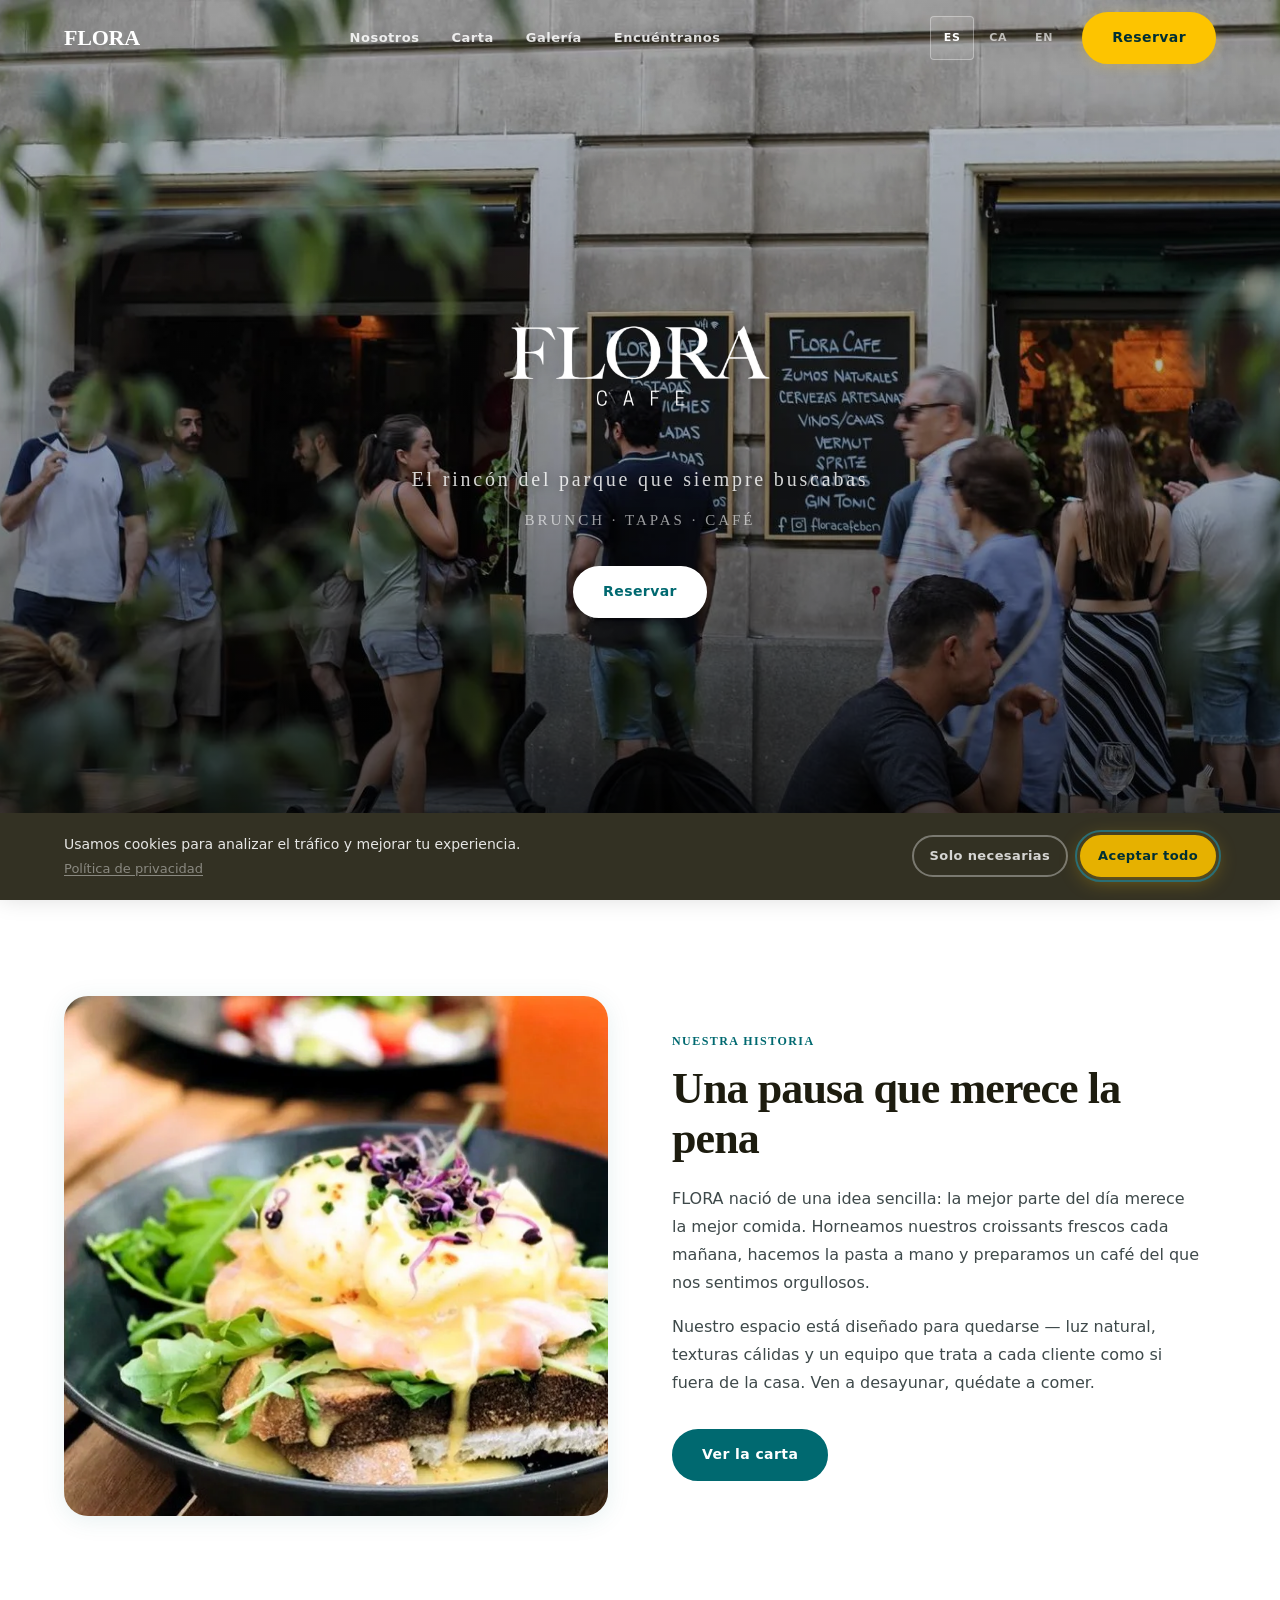
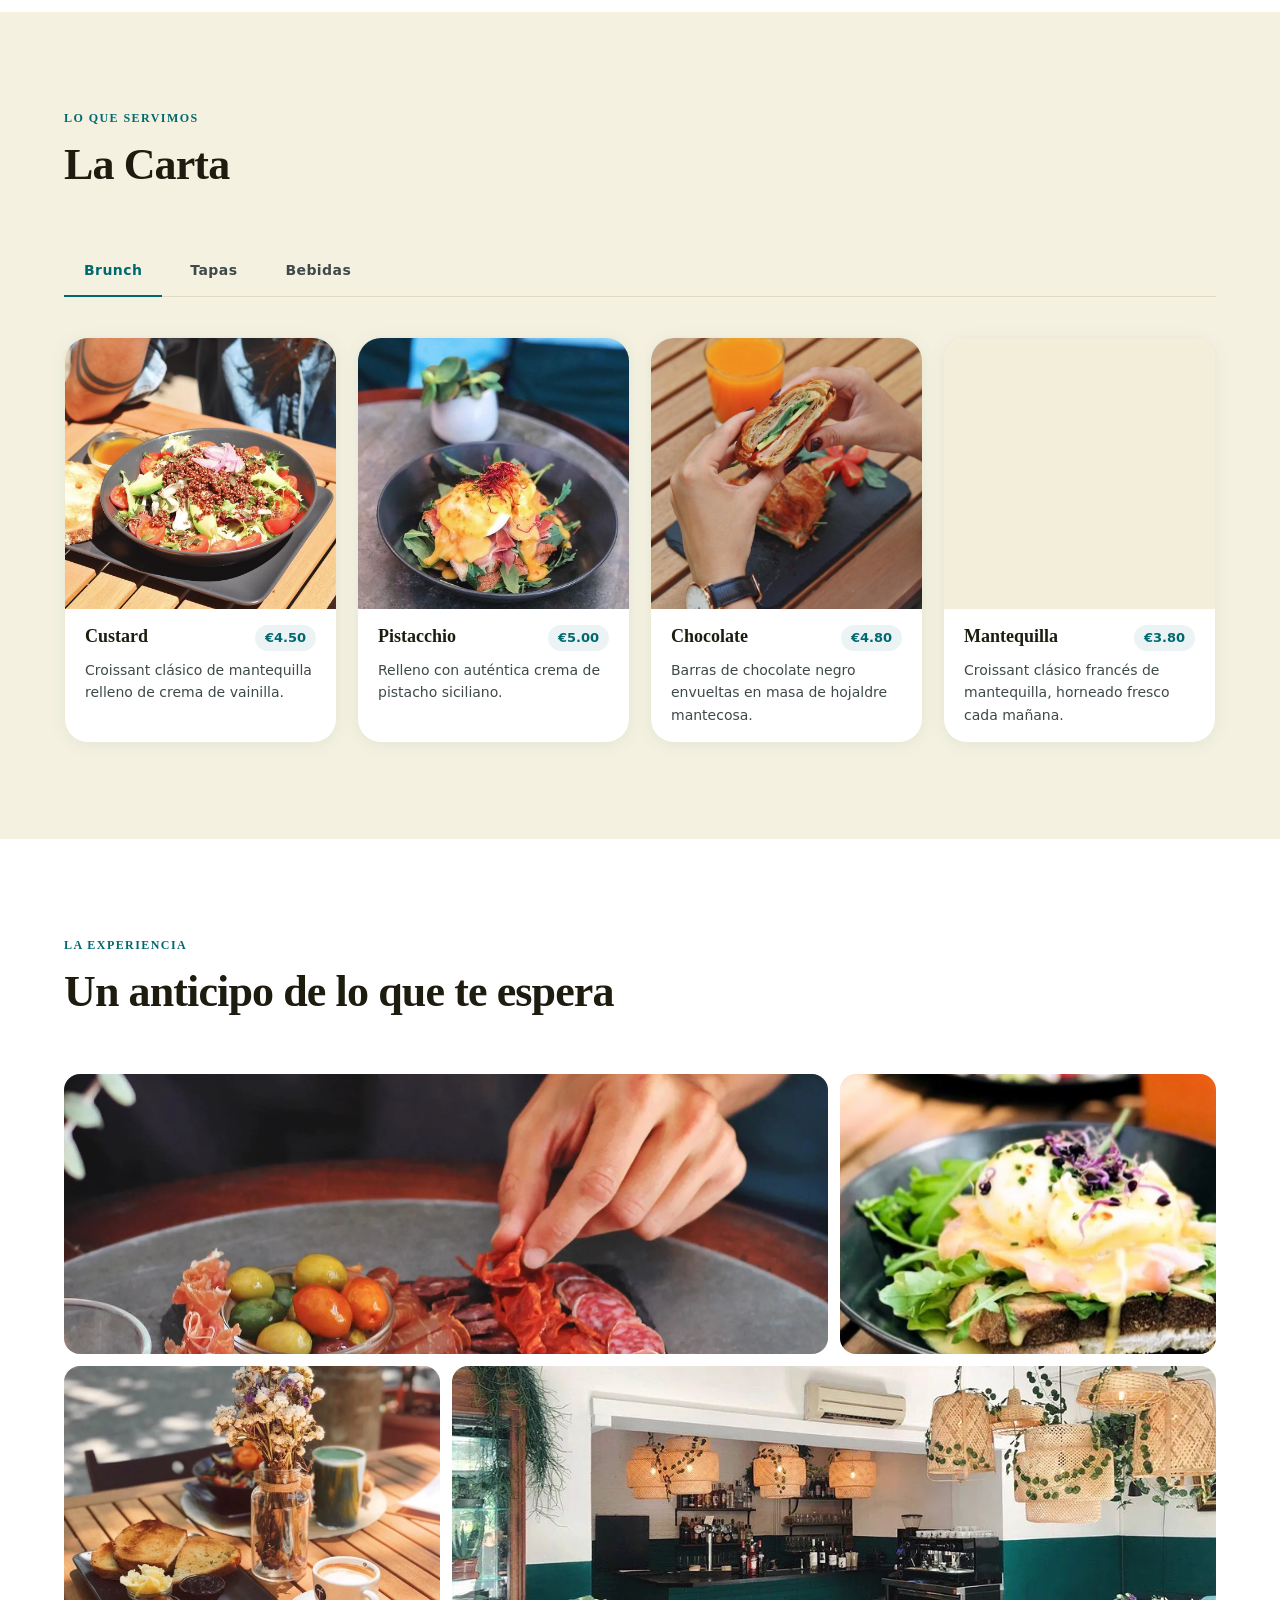
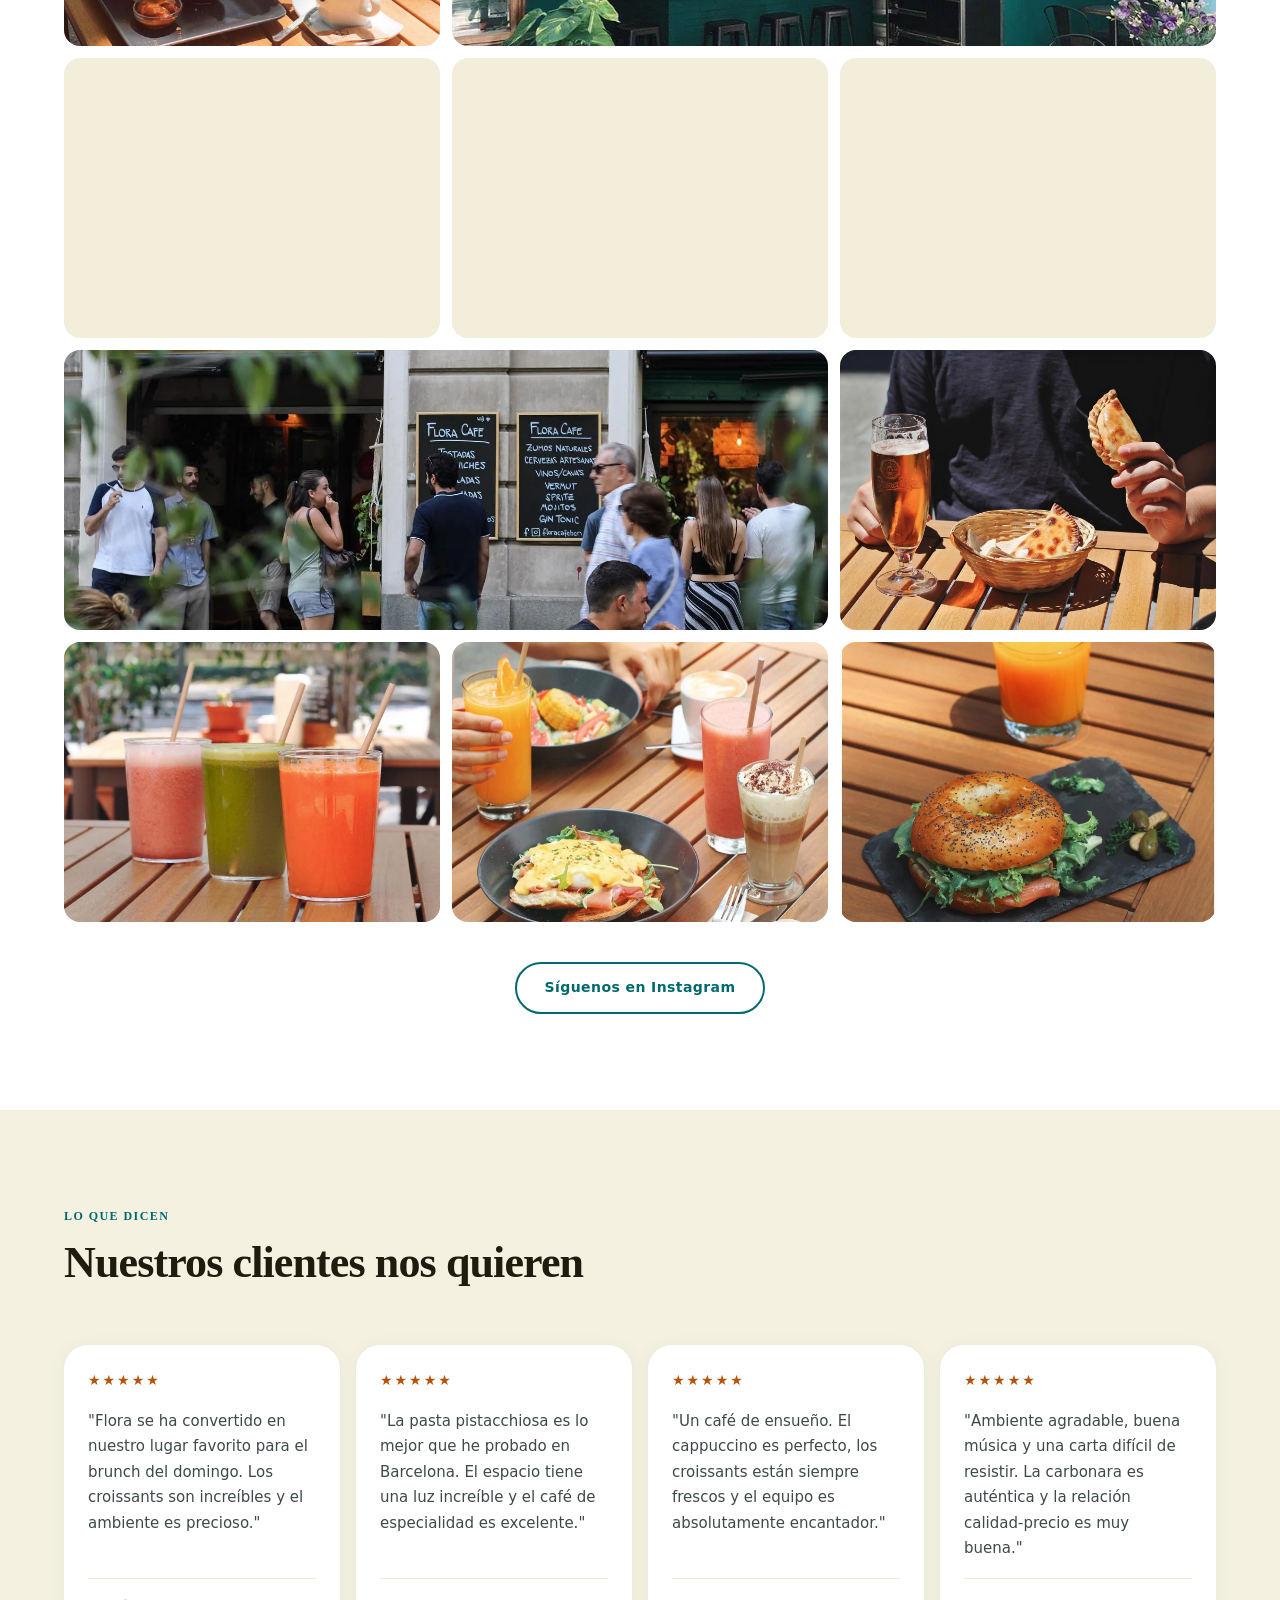
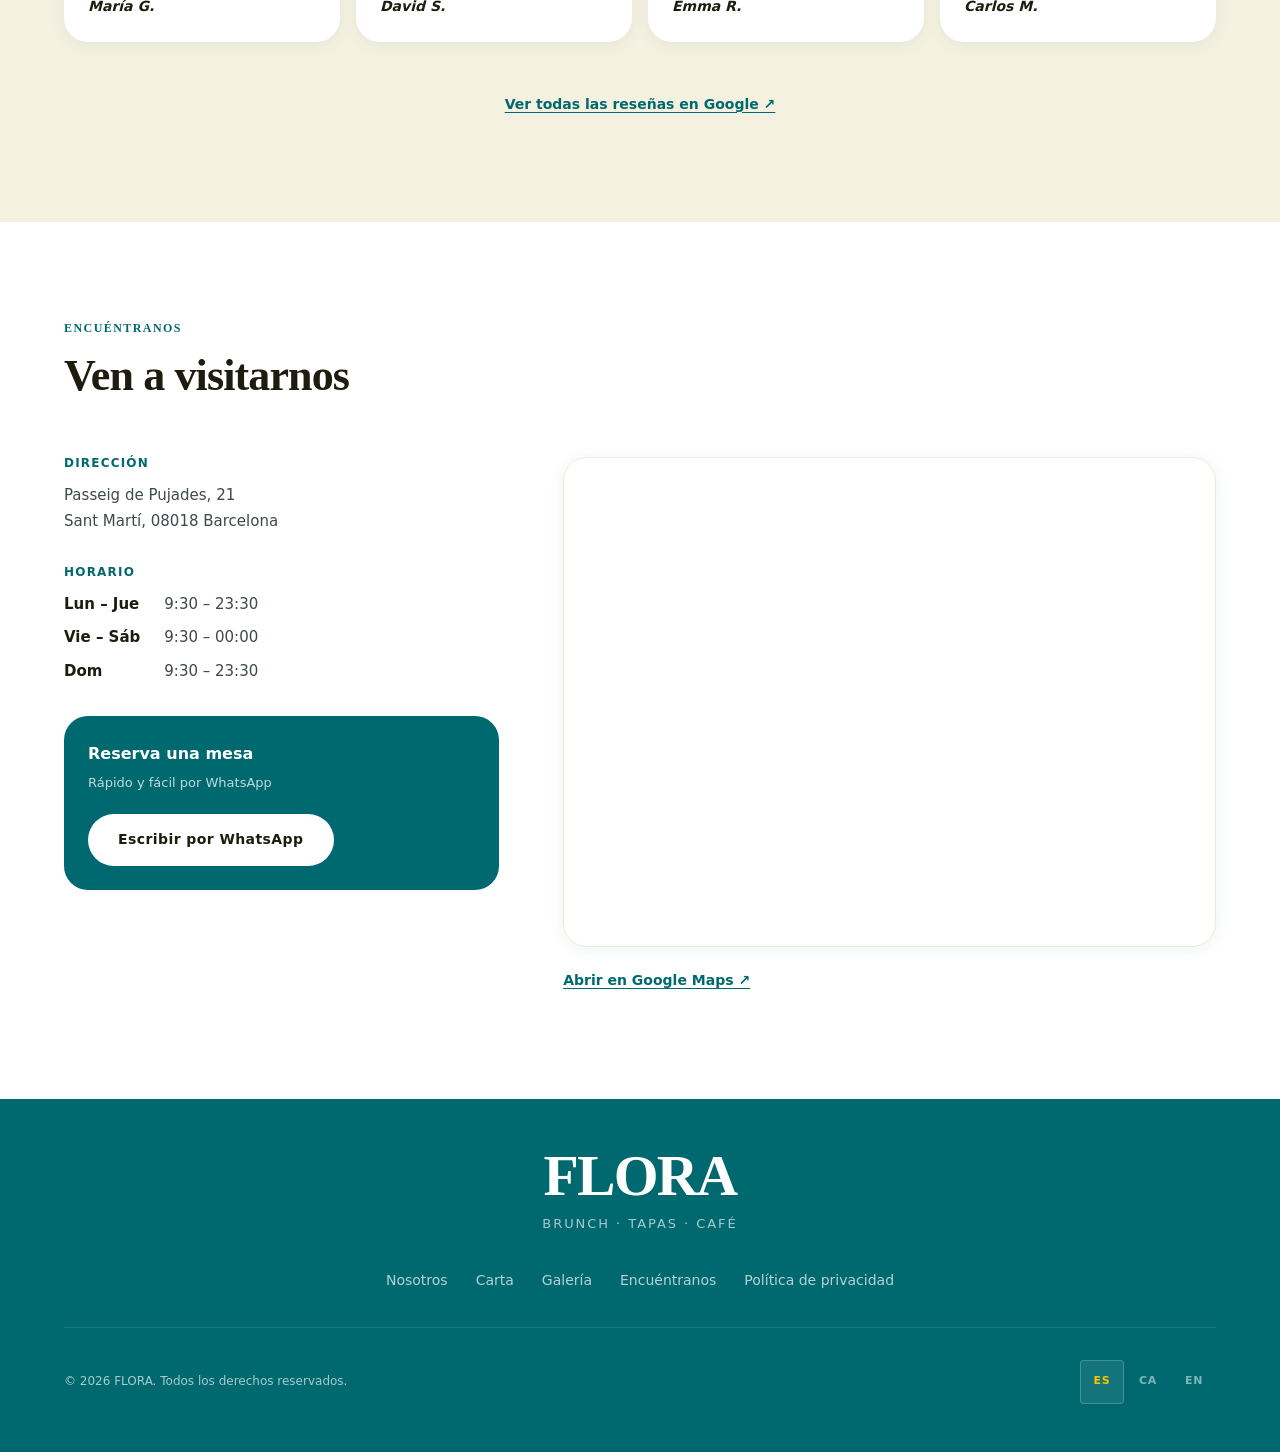
==== commit 886d328c: "perf: optimised hero video 2.4MB → 873KB Co-Authored-By: Claude Sonnet 4.6 <noreply@anthropic.com>" ====
--- a/index.html
+++ b/index.html
@@ -36,6 +36,8 @@
 
   <!-- Preload heading font -->
   <link rel="preload" href="fonts/CormorantGaramond-SemiBold.woff2" as="font" type="font/woff2" crossorigin>
+  <!-- Preload body font — prevents FOUT on body text -->
+  <link rel="preload" href="fonts/BeVietnamPro-Regular.woff2" as="font" type="font/woff2" crossorigin>
 
   <!-- Stylesheets -->
   <link rel="stylesheet" href="css/style.css">
@@ -109,7 +111,7 @@
   <div class="nav__inner container">
 
     <!-- Logo -->
-    <a href="#" class="nav__logo" aria-label="FLORA — Inicio">FLORA</a>
+    <a href="#" class="nav__logo" aria-label="FLORA — Inicio" data-i18n-aria="nav.logo.aria">FLORA</a>
 
     <!-- Desktop links + mobile overlay -->
     <ul class="nav__links" id="nav-links" role="list">
@@ -157,7 +159,7 @@
 </nav>
 
 <!-- SR-only H1 — visible heading is in each section -->
-<h1 class="sr-only">FLORA Cafe — Brunch, Pasta y Café en Barcelona</h1>
+<h1 class="sr-only">FLORA Cafe — Brunch, Tapas y Café en Barcelona</h1>
 
 <!-- ============================================================
      MAIN CONTENT
@@ -177,7 +179,7 @@
       playsinline
       preload="metadata"
       poster="images/exterior.webp">
-      <source src="images/hero-video.mp4" type="video/mp4">
+      <source src="images/hero-video-opt.mp4" type="video/mp4">
     </video>
     <div class="hero__overlay"></div>
   </div>
@@ -333,58 +335,58 @@
         </div>
       </div>
 
-      <!-- Pasta -->
+      <!-- Tapas -->
       <div id="panel-tapas" role="tabpanel" aria-labelledby="tab-tapas" class="menu__panel--hidden">
 
-        <!-- Featured pasta -->
-        <article class="pasta-featured reveal">
-          <div class="pasta-featured__img-wrap">
+        <!-- Featured tapas -->
+        <article class="tapas-featured reveal">
+          <div class="tapas-featured__img-wrap">
             <picture>
               <source srcset="images/food5.webp" type="image/webp">
               <img src="images/food5.jpg" alt="Pasta Pistacchiosa — penne con crema de pistacho y pistachos tostados" loading="lazy" decoding="async" width="600" height="600">
             </picture>
           </div>
-          <div class="pasta-featured__body">
-            <span class="pasta-badge">Chef&rsquo;s Signature</span>
-            <h3 class="pasta-featured__name">Pistacchiosa</h3>
-            <p class="pasta-featured__desc">Artisan penne en nuestra emblemática crema de pistacho, coronado con pistachos tostados y triturados para dar textura. Un plato que enamora.</p>
-            <span class="pasta-featured__price">€16.50</span>
+          <div class="tapas-featured__body">
+            <span class="tapas-badge">Chef&rsquo;s Signature</span>
+            <h3 class="tapas-featured__name">Pistacchiosa</h3>
+            <p class="tapas-featured__desc">Artisan penne en nuestra emblemática crema de pistacho, coronado con pistachos tostados y triturados para dar textura. Un plato que enamora.</p>
+            <span class="tapas-featured__price">€16.50</span>
           </div>
         </article>
 
-        <!-- Pasta list -->
-        <div class="pasta-list stagger-group">
-
-          <article class="pasta-item reveal">
-            <div class="pasta-item__body">
-              <h3 class="pasta-item__name">Carbonara</h3>
-              <p class="pasta-item__desc">Guanciale, pecorino romano, yema de huevo, pimienta negra.</p>
-            </div>
-            <span class="pasta-item__price">€14.00</span>
-          </article>
-
-          <article class="pasta-item reveal">
-            <div class="pasta-item__body">
-              <h3 class="pasta-item__name">Amatriciana</h3>
-              <p class="pasta-item__desc">Salsa de tomate, guanciale, pecorino romano, guindilla.</p>
-            </div>
-            <span class="pasta-item__price">€14.50</span>
-          </article>
-
-          <article class="pasta-item reveal">
-            <div class="pasta-item__body">
-              <h3 class="pasta-item__name">Parmigiana</h3>
-              <p class="pasta-item__desc">Berenjenas en capas, salsa de tomate, mozzarella, parmesano.</p>
-            </div>
-            <span class="pasta-item__price">€15.00</span>
-          </article>
-
-          <article class="pasta-item reveal">
-            <div class="pasta-item__body">
-              <h3 class="pasta-item__name">Pesto</h3>
-              <p class="pasta-item__desc">Albahaca fresca, piñones, ajo, parmesano, aceite de oliva virgen extra.</p>
-            </div>
-            <span class="pasta-item__price">€13.50</span>
+        <!-- Tapas list -->
+        <div class="tapas-list stagger-group">
+
+          <article class="tapas-item reveal">
+            <div class="tapas-item__body">
+              <h3 class="tapas-item__name">Carbonara</h3>
+              <p class="tapas-item__desc">Guanciale, pecorino romano, yema de huevo, pimienta negra.</p>
+            </div>
+            <span class="tapas-item__price">€14.00</span>
+          </article>
+
+          <article class="tapas-item reveal">
+            <div class="tapas-item__body">
+              <h3 class="tapas-item__name">Amatriciana</h3>
+              <p class="tapas-item__desc">Salsa de tomate, guanciale, pecorino romano, guindilla.</p>
+            </div>
+            <span class="tapas-item__price">€14.50</span>
+          </article>
+
+          <article class="tapas-item reveal">
+            <div class="tapas-item__body">
+              <h3 class="tapas-item__name">Parmigiana</h3>
+              <p class="tapas-item__desc">Berenjenas en capas, salsa de tomate, mozzarella, parmesano.</p>
+            </div>
+            <span class="tapas-item__price">€15.00</span>
+          </article>
+
+          <article class="tapas-item reveal">
+            <div class="tapas-item__body">
+              <h3 class="tapas-item__name">Pesto</h3>
+              <p class="tapas-item__desc">Albahaca fresca, piñones, ajo, parmesano, aceite de oliva virgen extra.</p>
+            </div>
+            <span class="tapas-item__price">€13.50</span>
           </article>
 
         </div>
@@ -603,7 +605,7 @@
           <p class="review-card__text" data-i18n="review.1.text">"Flora se ha convertido en nuestro lugar favorito para el brunch del domingo. Los croissants son increíbles y el ambiente es precioso."</p>
         </blockquote>
         <footer class="review-card__footer">
-          <span class="review-card__author" data-i18n="review.1.author">María G.</span>
+          <cite class="review-card__author" data-i18n="review.1.author">María G.</cite>
         </footer>
       </article>
 
@@ -615,7 +617,7 @@
           <p class="review-card__text" data-i18n="review.2.text">"La pasta pistacchiosa es lo mejor que he probado en Barcelona. El espacio tiene una luz increíble y el café de especialidad es excelente."</p>
         </blockquote>
         <footer class="review-card__footer">
-          <span class="review-card__author" data-i18n="review.2.author">David S.</span>
+          <cite class="review-card__author" data-i18n="review.2.author">David S.</cite>
         </footer>
       </article>
 
@@ -627,7 +629,7 @@
           <p class="review-card__text" data-i18n="review.3.text">"Un café de ensueño. El cappuccino es perfecto, los croissants están siempre frescos y el equipo es absolutamente encantador."</p>
         </blockquote>
         <footer class="review-card__footer">
-          <span class="review-card__author" data-i18n="review.3.author">Emma R.</span>
+          <cite class="review-card__author" data-i18n="review.3.author">Emma R.</cite>
         </footer>
       </article>
 
@@ -639,7 +641,7 @@
           <p class="review-card__text" data-i18n="review.4.text">"Ambiente agradable, buena música y una carta difícil de resistir. La carbonara es auténtica y la relación calidad-precio es muy buena."</p>
         </blockquote>
         <footer class="review-card__footer">
-          <span class="review-card__author" data-i18n="review.4.author">Carlos M.</span>
+          <cite class="review-card__author" data-i18n="review.4.author">Carlos M.</cite>
         </footer>
       </article>
 
@@ -723,8 +725,10 @@
             allowfullscreen=""
             loading="lazy"
             referrerpolicy="no-referrer-when-downgrade"
+            sandbox="allow-scripts allow-same-origin allow-popups"
             title="Mapa de FLORA Cafè en Passeig de Pujades, Barcelona"
-            aria-label="Mapa de FLORA Cafè en Passeig de Pujades, Barcelona">
+            aria-label="Mapa de FLORA Cafè en Passeig de Pujades, Barcelona"
+            data-i18n-aria="find.map.aria">
           </iframe>
         </div>
         <a
@@ -812,6 +816,7 @@
   class="cookie-banner"
   role="region"
   aria-label="Aviso de cookies"
+  data-i18n-aria="cookie.banner.aria"
   hidden>
   <div class="container cookie-banner__inner">
     <div class="cookie-banner__text">
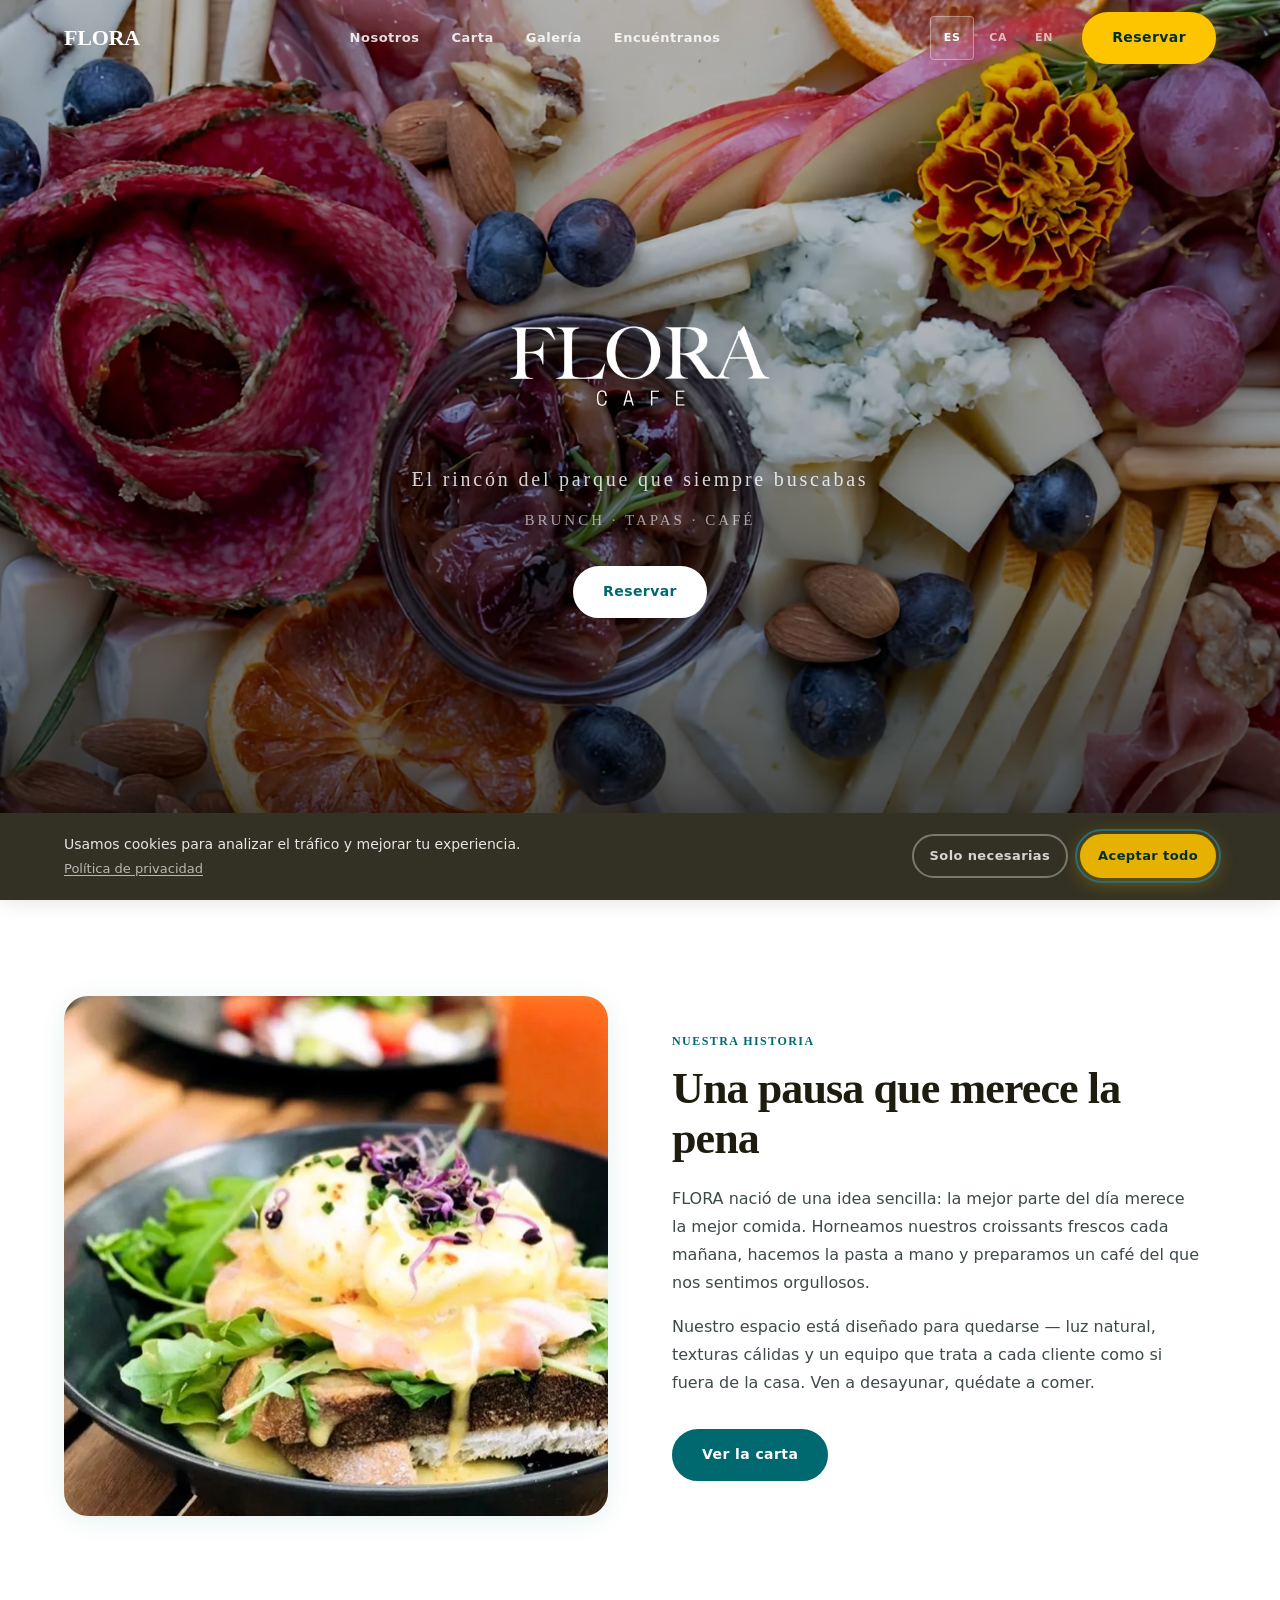
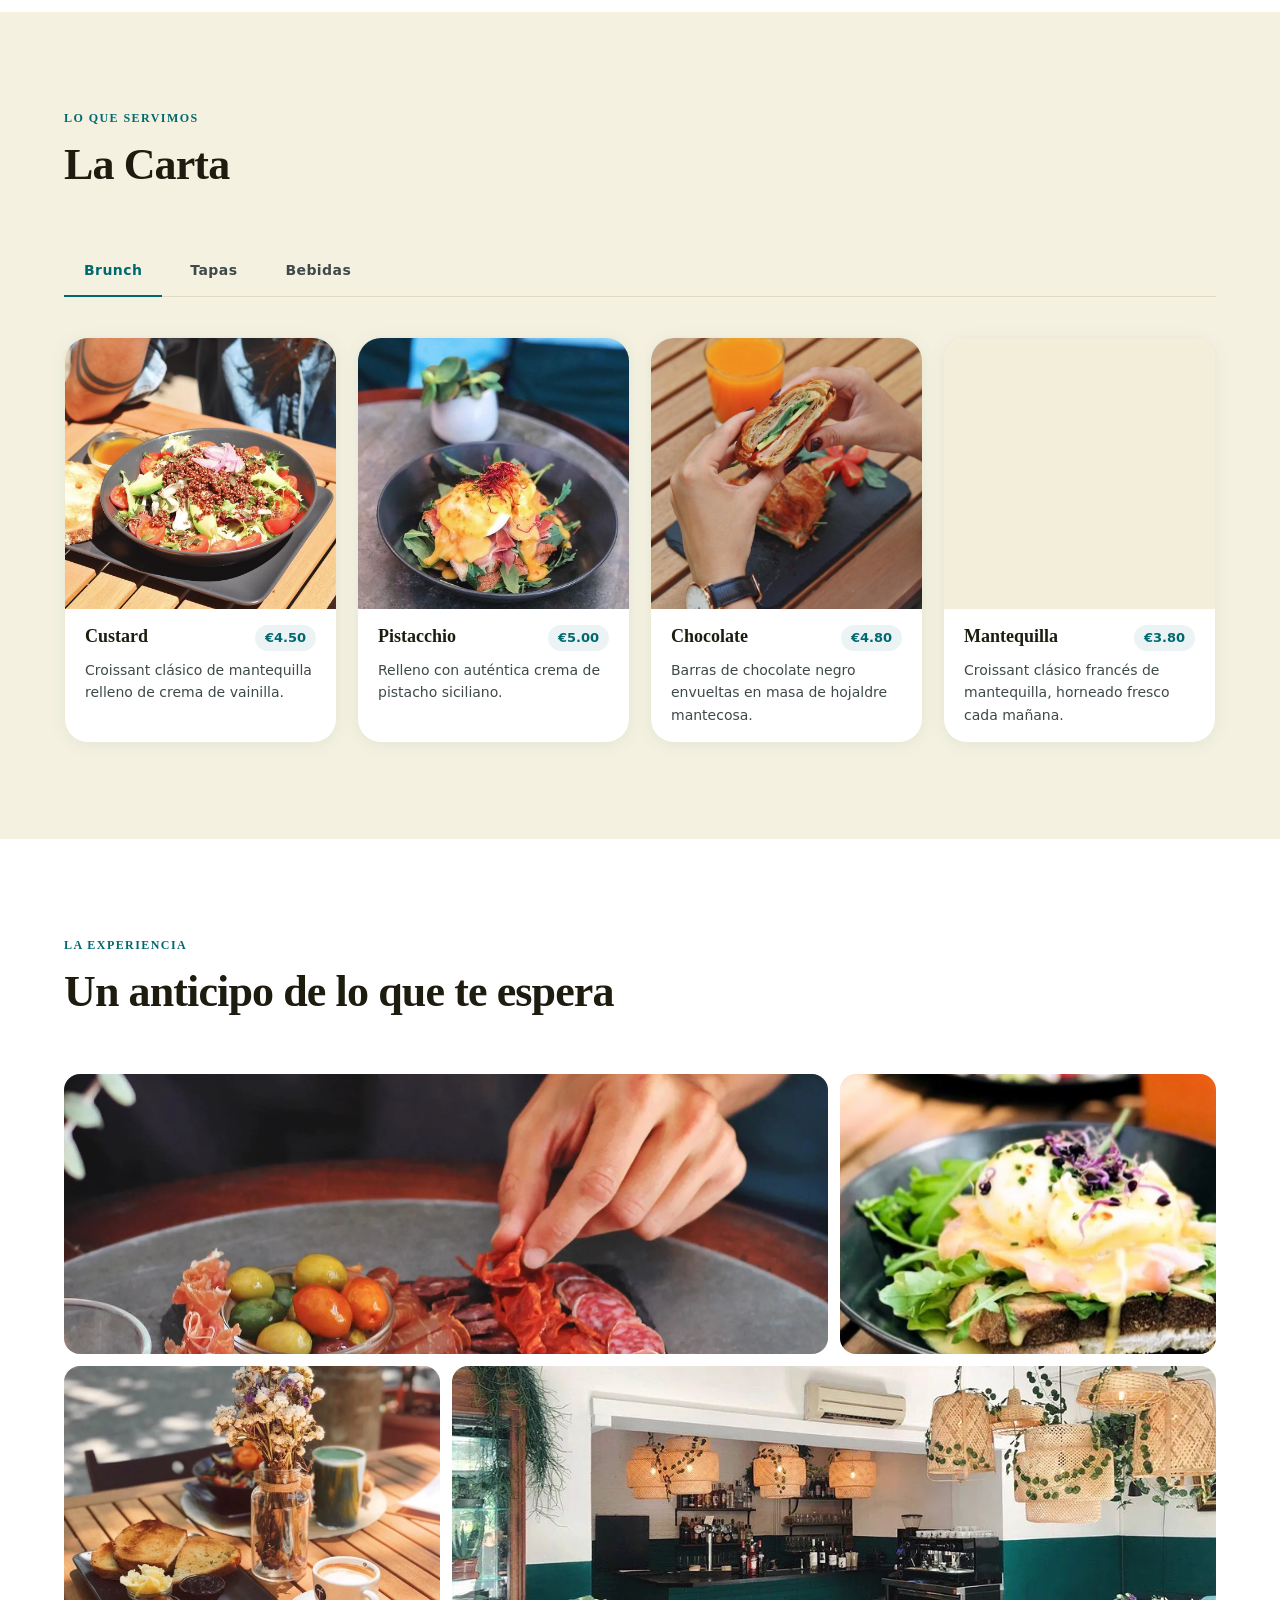
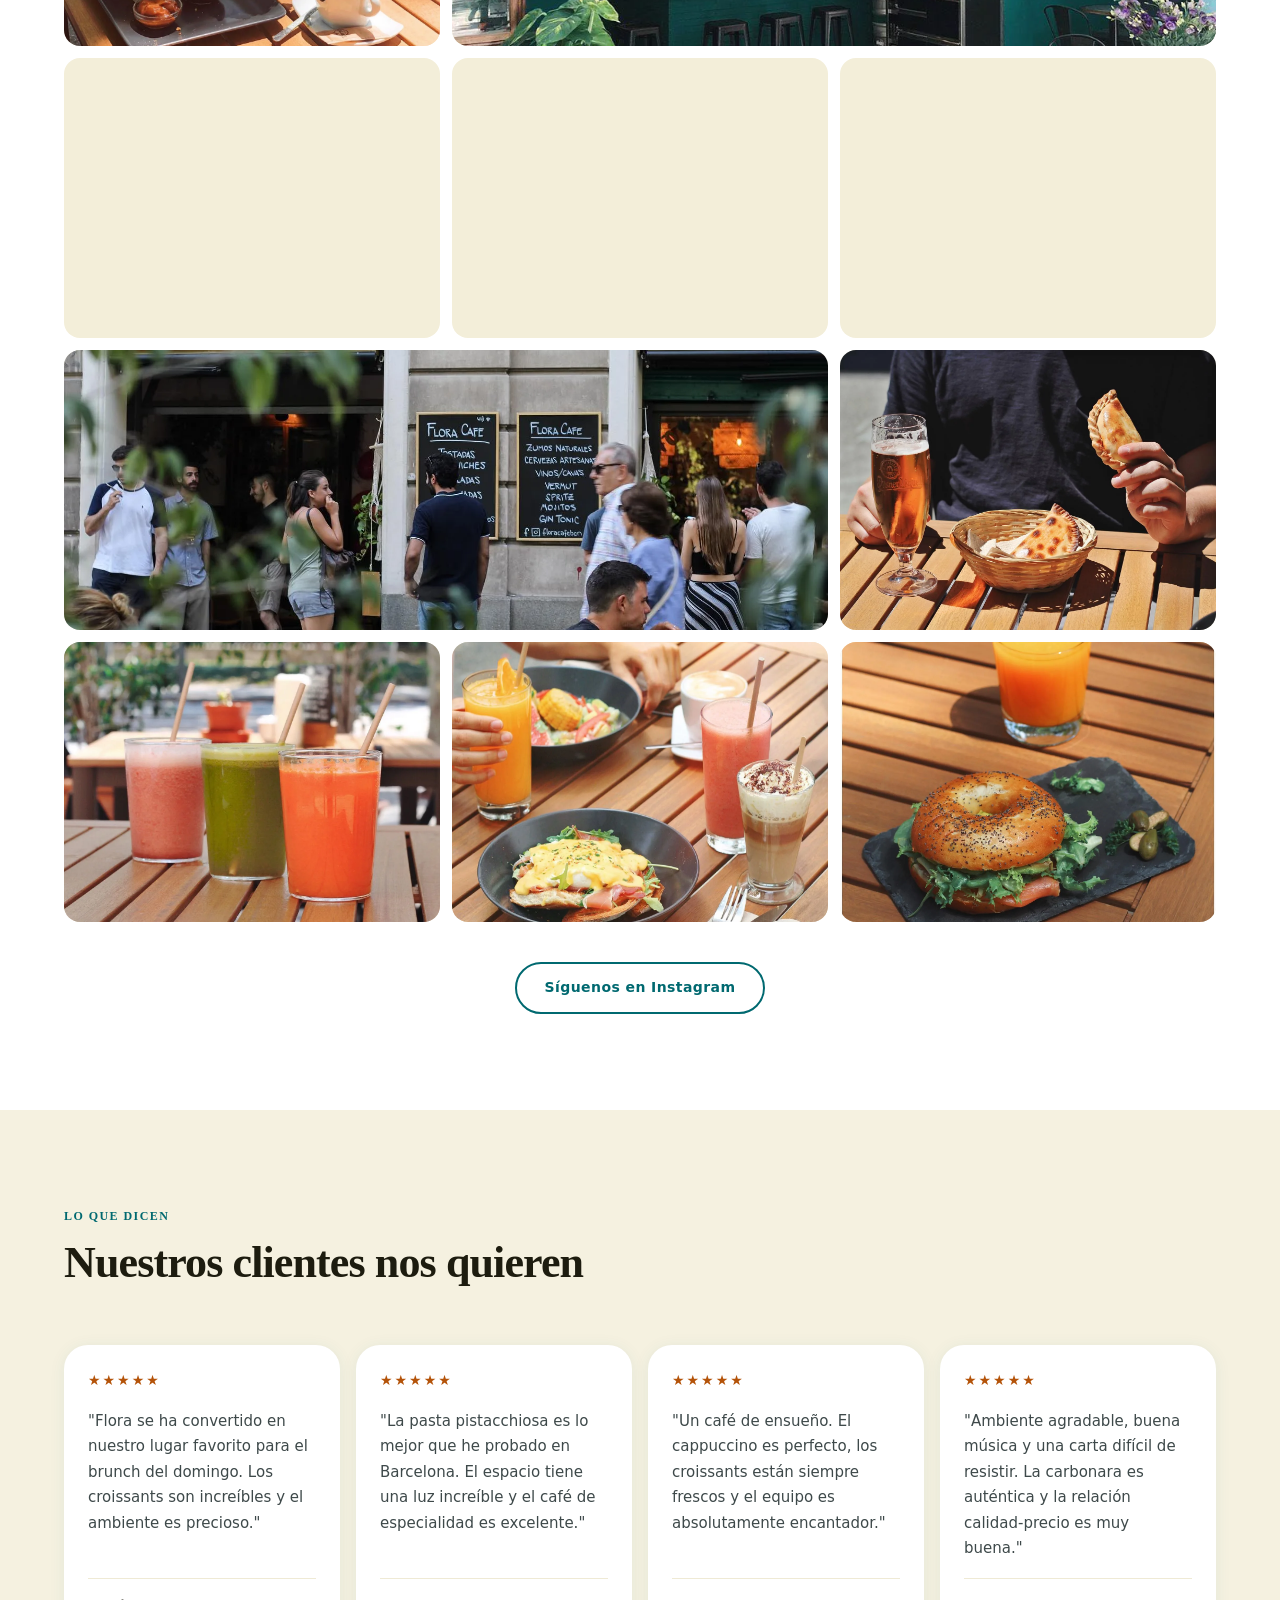
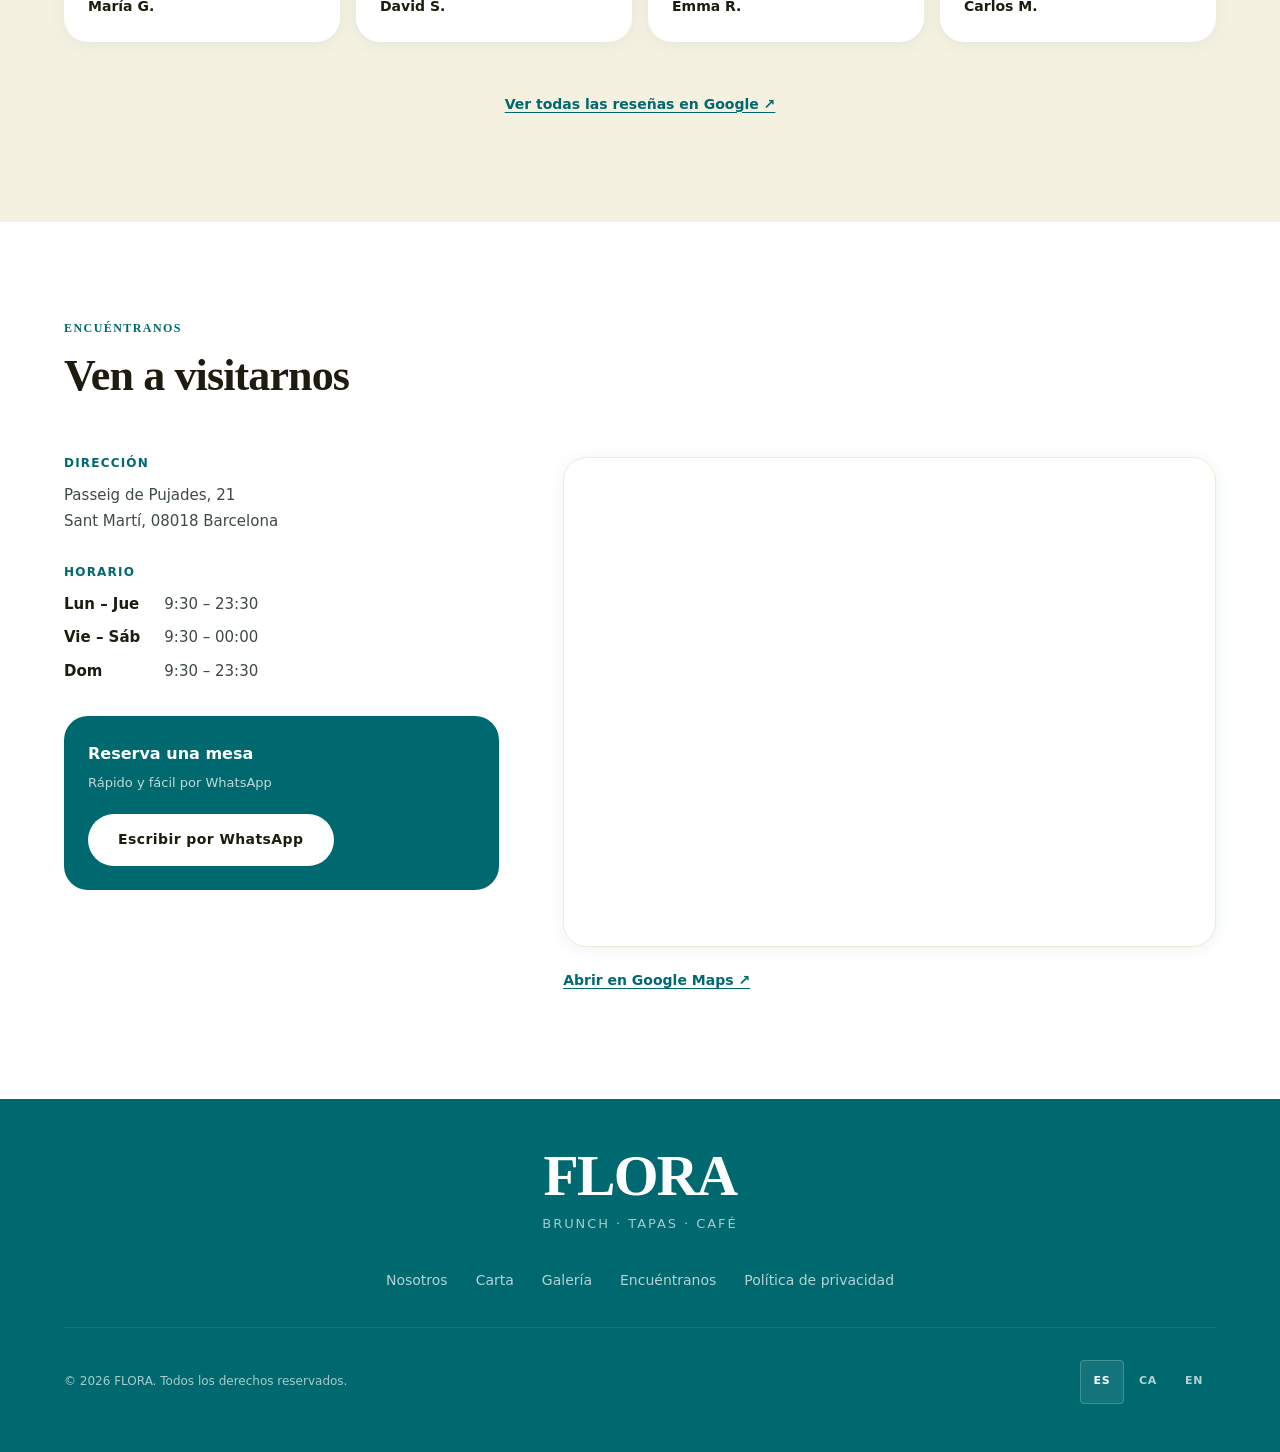
==== commit f6783415: "feat: replace hero video with static image hero1" ====
--- a/index.html
+++ b/index.html
@@ -32,7 +32,7 @@
   <link rel="dns-prefetch" href="https://www.googletagmanager.com">
 
   <!-- Preload hero poster — LCP candidate; fetchpriority="high" maximises priority -->
-  <link rel="preload" as="image" href="images/exterior.webp" fetchpriority="high">
+  <link rel="preload" as="image" href="images/hero1.webp" type="image/webp" fetchpriority="high">
 
   <!-- Preload heading font -->
   <link rel="preload" href="fonts/CormorantGaramond-SemiBold.woff2" as="font" type="font/woff2" crossorigin>
@@ -169,18 +169,11 @@
 <!-- ─── HERO ──────────────────────────────────────────────── -->
 <section id="hero">
 
-  <!-- Video background — poster="exterior.webp" shows while video loads or if autoplay fails -->
   <div class="hero__bg" aria-hidden="true">
-    <video
-      id="hero-video"
-      autoplay
-      muted
-      loop
-      playsinline
-      preload="metadata"
-      poster="images/exterior.webp">
-      <source src="images/hero-video-opt.mp4" type="video/mp4">
-    </video>
+    <picture>
+      <source srcset="images/hero1.webp" type="image/webp">
+      <img src="images/hero1.png" alt="" class="hero__img" decoding="async" fetchpriority="high">
+    </picture>
     <div class="hero__overlay"></div>
   </div>
 
--- a/css/style.css
+++ b/css/style.css
@@ -55,12 +55,32 @@
   --text:         #1d1c0f;
   --text-muted:   #3e494a;
   --outline:      #bdc9ca;
-  --inverse-bg:   #333123;
+  --cookie-bg:    #333123;
 
   /* Semantic aliases */
   --color-bg:     var(--cream);
   --color-bg-alt: var(--cream-dim);
   --color-surface: #ffffff;
+  --sand-tint:    rgba(243, 238, 217, 0.80);
+
+  /* White opacity scale */
+  --white-08: rgba(255,255,255,0.08);
+  --white-10: rgba(255,255,255,0.10);
+  --white-12: rgba(255,255,255,0.12);
+  --white-20: rgba(255,255,255,0.20);
+  --white-35: rgba(255,255,255,0.35);
+  --white-45: rgba(255,255,255,0.45);
+  --white-50: rgba(255,255,255,0.50);
+  --white-55: rgba(255,255,255,0.55);
+  --white-60: rgba(255,255,255,0.60);
+  --white-65: rgba(255,255,255,0.65);
+  --white-70: rgba(255,255,255,0.70);
+  --white-75: rgba(255,255,255,0.75);
+  --white-80: rgba(255,255,255,0.80);
+  --white-82: rgba(255,255,255,0.82);
+  --white-85: rgba(255,255,255,0.85);
+  --white-88: rgba(255,255,255,0.88);
+  --white-90: rgba(255,255,255,0.90);
 
   /* Hero overlay */
   --overlay-hero: linear-gradient(
@@ -149,6 +169,7 @@
 .reveal {
   opacity: 0;
   transform: translateY(28px);
+  will-change: transform, opacity;
   transition:
     opacity var(--dur-base) var(--ease-out),
     transform var(--dur-base) var(--ease-out);
@@ -157,12 +178,14 @@
 .reveal--fade {
   opacity: 0;
   transform: none;
+  will-change: opacity;
   transition: opacity var(--dur-base) var(--ease-out);
 }
 
 .reveal--heading {
   opacity: 0;
   transform: translateY(48px);
+  will-change: transform, opacity;
   transition:
     opacity var(--dur-slow) var(--ease-out),
     transform var(--dur-slow) var(--ease-out);
@@ -171,6 +194,7 @@
 .reveal--scale {
   opacity: 0;
   transform: scale(0.92);
+  will-change: transform, opacity;
   transition:
     opacity var(--dur-slow) var(--ease-out),
     transform var(--dur-slow) var(--ease-out);
@@ -182,6 +206,7 @@
 .reveal--scale.is-visible {
   opacity: 1;
   transform: none;
+  will-change: auto;
 }
 
 /* Stagger delays for .stagger-group children */
@@ -336,7 +361,7 @@
 }
 
 .section--tinted {
-  background: rgba(243, 238, 217, 0.80);
+  background: var(--sand-tint);
 }
 
 .section-label {
@@ -434,33 +459,33 @@
 /* Ghost — white border/text, over dark hero video */
 .btn--ghost {
   background: transparent;
-  color: rgba(255,255,255,0.9);
-  border-color: rgba(255,255,255,0.45);
+  color: var(--white-90);
+  border-color: var(--white-45);
 }
 
 .btn--ghost:hover,
 .btn--ghost:focus-visible {
-  background: rgba(255,255,255,0.12);
-  border-color: rgba(255,255,255,0.75);
+  background: var(--white-12);
+  border-color: var(--white-75);
 }
 
 /* White — solid white with teal text, over dark hero video */
 .btn--white {
-  background: #fff;
+  background: var(--color-surface);
   color: var(--teal);
-  border-color: #fff;
+  border-color: var(--color-surface);
 }
 
 .btn--white:hover,
 .btn--white:focus-visible {
   background: var(--cream);
   border-color: var(--cream);
-  box-shadow: 0 4px 20px rgba(255,255,255,0.22);
+  box-shadow: 0 4px 20px var(--white-20);
 }
 
 /* WhatsApp card button */
 .btn--wa {
-  background: #fff;
+  background: var(--color-surface);
   color: var(--text);
   border-color: transparent;
   box-shadow: var(--shadow-sm);
@@ -475,19 +500,19 @@
 /* Outline light — on dark background (cookie banner) */
 .btn--outline-light {
   background: transparent;
-  color: rgba(255,255,255,0.8);
-  border-color: rgba(255,255,255,0.35);
+  color: var(--white-80);
+  border-color: var(--white-35);
 }
 
 .btn--outline-light:hover,
 .btn--outline-light:focus-visible {
-  color: #fff;
-  border-color: rgba(255,255,255,0.7);
+  color: var(--color-surface);
+  border-color: var(--white-70);
 }
 
 /* Small variant */
 .btn--sm {
-  min-height: 38px;
+  min-height: 44px;
   padding: 0.5rem 1rem;
   font-size: 0.8125rem;
 }
@@ -561,7 +586,7 @@
 
 /* Over video: white links */
 #nav:not(.nav--scrolled) .nav__links a:not(.btn) {
-  color: rgba(255,255,255,0.85);
+  color: var(--white-85);
 }
 
 #nav:not(.nav--scrolled) .nav__links a:not(.btn):hover {
@@ -697,12 +722,12 @@
 }
 
 /* Over video: white lang buttons */
-#nav:not(.nav--scrolled) .nav__lang--desktop .lang-btn { color: rgba(255,255,255,0.65); }
+#nav:not(.nav--scrolled) .nav__lang--desktop .lang-btn { color: var(--white-65); }
 #nav:not(.nav--scrolled) .nav__lang--desktop .lang-btn:hover { color: #fff; }
 #nav:not(.nav--scrolled) .nav__lang--desktop .lang-btn--active {
   color: #fff;
-  border-color: rgba(255,255,255,0.35);
-  background: rgba(255,255,255,0.1);
+  border-color: var(--white-35);
+  background: var(--white-10);
 }
 
 /* Mobile: larger touch targets */
@@ -711,10 +736,10 @@
   .lang-btn { min-height: var(--touch-min); min-width: 48px; font-size: 0.75rem; }
 }
 
-/* Footer lang buttons */
-.lang-btn--footer { color: rgba(255,255,255,0.5); border-color: transparent; background: transparent; }
+/* Footer lang buttons — inactive: white-70 (4.81:1 on teal ✓); active: white (6.44:1 ✓) */
+.lang-btn--footer { color: var(--white-70); border-color: transparent; background: transparent; }
 .lang-btn--footer:hover { color: #fff; }
-.lang-btn--footer.lang-btn--active { color: var(--gold); border-color: rgba(255,255,255,0.2); background: rgba(255,255,255,0.08); }
+.lang-btn--footer.lang-btn--active { color: #fff; border-color: var(--white-20); background: var(--white-08); }
 
 /* ============================================================
    HERO — full-bleed video, text block upper-third
@@ -735,7 +760,11 @@
   z-index: 0;
 }
 
-#hero-video {
+.hero__bg picture {
+  display: contents;
+}
+
+.hero__img {
   width: 100%;
   height: 100%;
   object-fit: cover;
@@ -789,21 +818,21 @@
   font-size: clamp(0.9375rem, 2vw, 1.25rem);
   font-weight: 400;
   font-style: normal;
-  color: rgba(255,255,255,0.82);
+  color: var(--white-82);
   letter-spacing: 0.14em;
   text-shadow: 0 1px 12px rgba(0,0,0,0.55);
   margin-bottom: var(--sp-3);
   animation: hero-rise var(--dur-base) var(--ease-out) 400ms both;
 }
 
-/* Descriptor — BRUNCH · PASTA · CAFÉ */
+/* Descriptor — BRUNCH · TAPAS · CAFÉ */
 .hero__tagline {
   font-family: var(--font-heading);
   font-size: clamp(0.75rem, 1.3vw, 0.9375rem);
   font-weight: 500;
   letter-spacing: 0.2em;
   text-transform: uppercase;
-  color: rgba(255,255,255,0.60);
+  color: var(--white-60);
   margin-bottom: clamp(1.5rem, 3.5vw, 2rem);
   animation: hero-rise var(--dur-base) var(--ease-out) 550ms both;
 }
@@ -829,7 +858,7 @@
 .hero__scroll-mouse {
   width: 24px;
   height: 40px;
-  border: 2px solid rgba(255,255,255,0.35);
+  border: 2px solid var(--white-35);
   border-radius: 12px;
   display: flex;
   align-items: flex-start;
@@ -840,7 +869,7 @@
 .hero__scroll-dot {
   width: 4px;
   height: 8px;
-  background: rgba(255,255,255,0.55);
+  background: var(--white-55);
   border-radius: 2px;
   animation: scroll-pulse 2s ease-in-out infinite;
 }
@@ -1067,9 +1096,9 @@
   line-height: 1.6;
 }
 
-/* ── Featured Pasta ───────────────────────────────────────── */
-
-.pasta-featured {
+/* ── Featured Tapas ───────────────────────────────────────── */
+
+.tapas-featured {
   display: grid;
   gap: 0;
   background: var(--color-surface);
@@ -1081,24 +1110,24 @@
 }
 
 @media (min-width: 768px) {
-  .pasta-featured { grid-template-columns: 1fr 1fr; }
-}
-
-.pasta-featured__img-wrap {
+  .tapas-featured { grid-template-columns: 1fr 1fr; }
+}
+
+.tapas-featured__img-wrap {
   aspect-ratio: 1;
 }
 
 @media (min-width: 768px) {
-  .pasta-featured__img-wrap { aspect-ratio: auto; min-height: 360px; }
-}
-
-.pasta-featured__img-wrap img {
+  .tapas-featured__img-wrap { aspect-ratio: auto; min-height: 360px; }
+}
+
+.tapas-featured__img-wrap img {
   width: 100%;
   height: 100%;
   object-fit: cover;
 }
 
-.pasta-featured__body {
+.tapas-featured__body {
   padding: clamp(1.5rem, 4vw, 2.5rem);
   display: flex;
   flex-direction: column;
@@ -1106,7 +1135,7 @@
   justify-content: center;
 }
 
-.pasta-badge {
+.tapas-badge {
   font-family: var(--font-body);
   font-size: 0.6875rem;
   font-weight: 700;
@@ -1119,7 +1148,7 @@
   align-self: flex-start;
 }
 
-.pasta-featured__name {
+.tapas-featured__name {
   font-family: var(--font-heading);
   font-size: clamp(1.75rem, 4vw, 2.5rem);
   font-weight: 700;
@@ -1128,13 +1157,13 @@
   line-height: 1.1;
 }
 
-.pasta-featured__desc {
+.tapas-featured__desc {
   color: var(--text-muted);
   line-height: 1.75;
   max-width: 42ch;
 }
 
-.pasta-featured__price {
+.tapas-featured__price {
   font-family: var(--font-heading);
   font-size: 1.75rem;
   font-weight: 700;
@@ -1142,18 +1171,18 @@
   margin-top: var(--sp-2);
 }
 
-/* ── Pasta List ────────────────────────────────────────────── */
-
-.pasta-list {
+/* ── Tapas List ────────────────────────────────────────────── */
+
+.tapas-list {
   display: grid;
   gap: var(--sp-3);
 }
 
 @media (min-width: 768px) {
-  .pasta-list { grid-template-columns: repeat(2, 1fr); }
-}
-
-.pasta-item {
+  .tapas-list { grid-template-columns: repeat(2, 1fr); }
+}
+
+.tapas-item {
   display: flex;
   justify-content: space-between;
   align-items: flex-start;
@@ -1168,18 +1197,18 @@
 }
 
 @media (hover: hover) {
-  .pasta-item:hover {
+  .tapas-item:hover {
     border-color: var(--teal-mid);
     box-shadow: var(--shadow-sm);
   }
 }
 
-.pasta-item__body {
+.tapas-item__body {
   flex: 1;
   min-width: 0;
 }
 
-.pasta-item__name {
+.tapas-item__name {
   font-family: var(--font-heading);
   font-size: 1.0625rem;
   font-weight: 600;
@@ -1187,13 +1216,13 @@
   margin-bottom: var(--sp-1);
 }
 
-.pasta-item__desc {
+.tapas-item__desc {
   font-size: 0.875rem;
   color: var(--text-muted);
   line-height: 1.55;
 }
 
-.pasta-item__price {
+.tapas-item__price {
   font-family: var(--font-body);
   font-weight: 700;
   color: var(--teal);
@@ -1306,6 +1335,7 @@
   font-family: var(--font-body);
   font-weight: 600;
   font-size: 0.875rem;
+  font-style: normal;
   color: var(--text);
 }
 
@@ -1406,7 +1436,7 @@
 
 .wa-card__sub {
   font-size: 0.8125rem;
-  opacity: 0.75;
+  color: var(--white-75);
 }
 
 /* Map */
@@ -1449,7 +1479,7 @@
 
 .footer {
   background: var(--teal);
-  color: rgba(255,255,255,0.65);
+  color: var(--white-65);
   padding-block: clamp(2rem, 5vw, 3rem);
 }
 
@@ -1474,7 +1504,7 @@
   font-size: 0.8125rem;
   letter-spacing: 0.15em;
   text-transform: uppercase;
-  color: rgba(255,255,255,0.65);
+  color: var(--white-65);
   margin-top: var(--sp-2);
 }
 
@@ -1487,7 +1517,7 @@
 
 .footer__nav a {
   font-size: 0.875rem;
-  color: rgba(255,255,255,0.70);
+  color: var(--white-70);
   min-height: var(--touch-min);
   display: inline-flex;
   align-items: center;
@@ -1503,14 +1533,14 @@
   align-items: center;
   width: 100%;
   padding-top: var(--sp-8);
-  border-top: 1px solid rgba(255,255,255,0.1);
+  border-top: 1px solid var(--white-10);
   gap: var(--sp-4);
   flex-wrap: wrap;
 }
 
 .footer__copy {
   font-size: 0.75rem;
-  color: rgba(255,255,255,0.65);
+  color: var(--white-65);
 }
 
 /* ============================================================
@@ -1549,7 +1579,6 @@
   letter-spacing: 0.18em;
   text-transform: uppercase;
   color: var(--text-muted);
-  opacity: 0.6;
 }
 
 @keyframes loader-pulse {
@@ -1644,8 +1673,8 @@
   left: 0;
   right: 0;
   z-index: 150;
-  background: var(--inverse-bg);
-  color: rgba(255,255,255,0.88);
+  background: var(--cookie-bg);
+  color: var(--white-88);
   padding-block: var(--sp-5);
   box-shadow: 0 -4px 24px rgba(0,0,0,0.18);
 }
@@ -1672,12 +1701,11 @@
 
 .cookie-banner__text p + p {
   margin-top: var(--sp-1);
-  opacity: 0.65;
   font-size: 0.8125rem;
 }
 
 .cookie-privacy-link {
-  color: rgba(255,255,255,0.65);
+  color: var(--white-65);
   text-decoration: underline;
   text-underline-offset: 2px;
   transition: color var(--dur-fast) var(--ease-out);
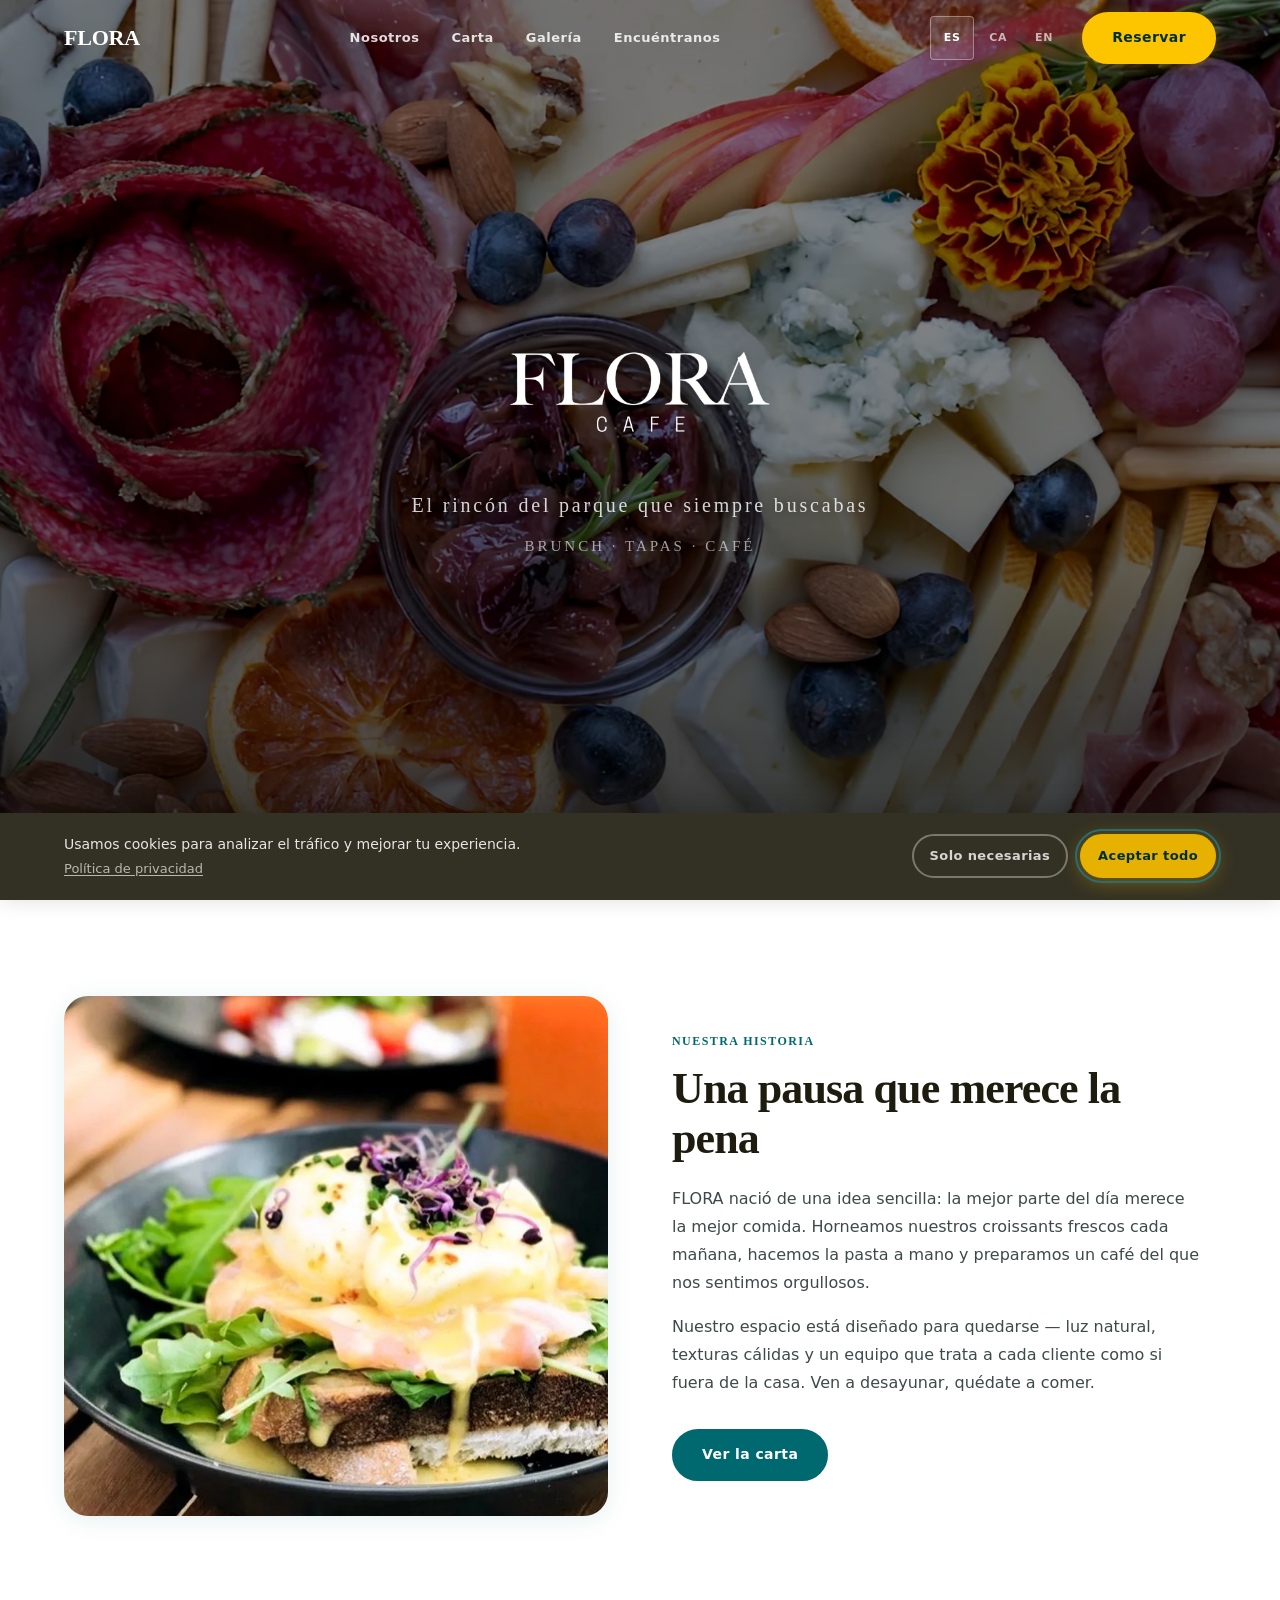
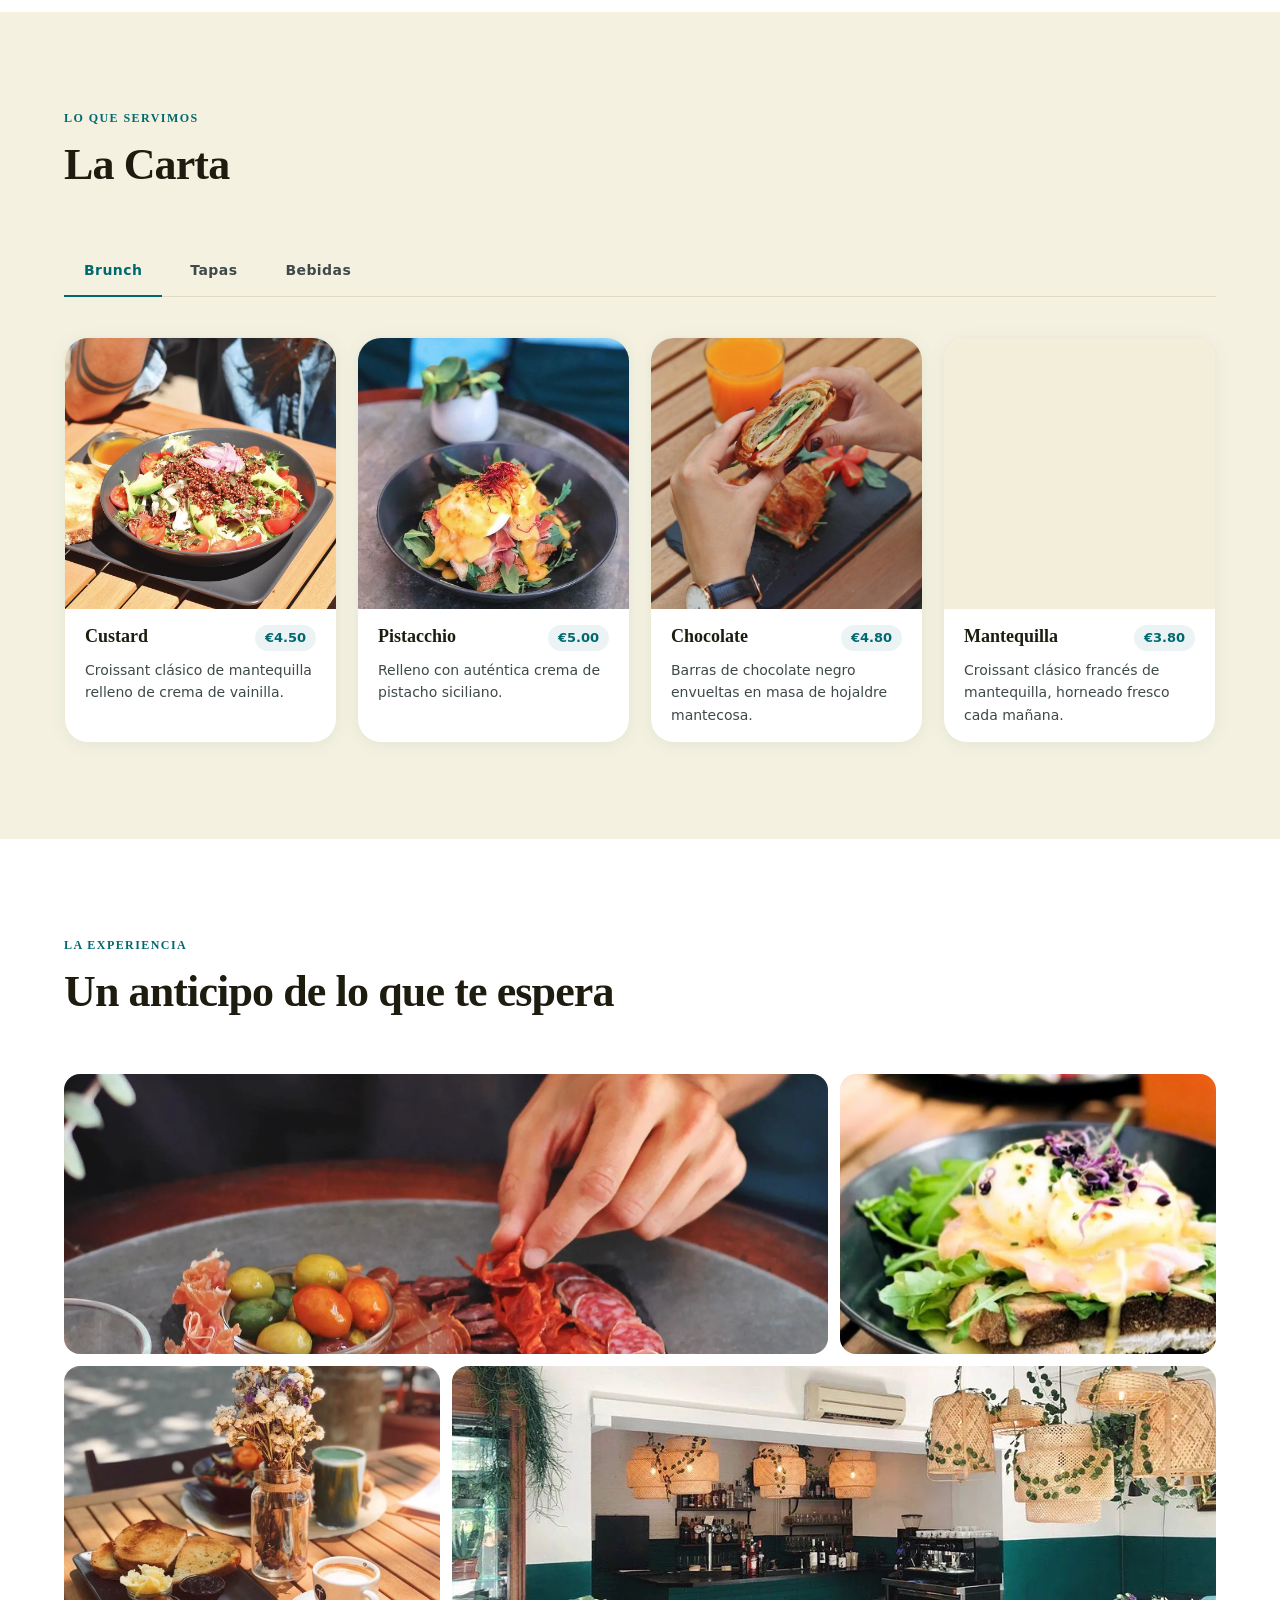
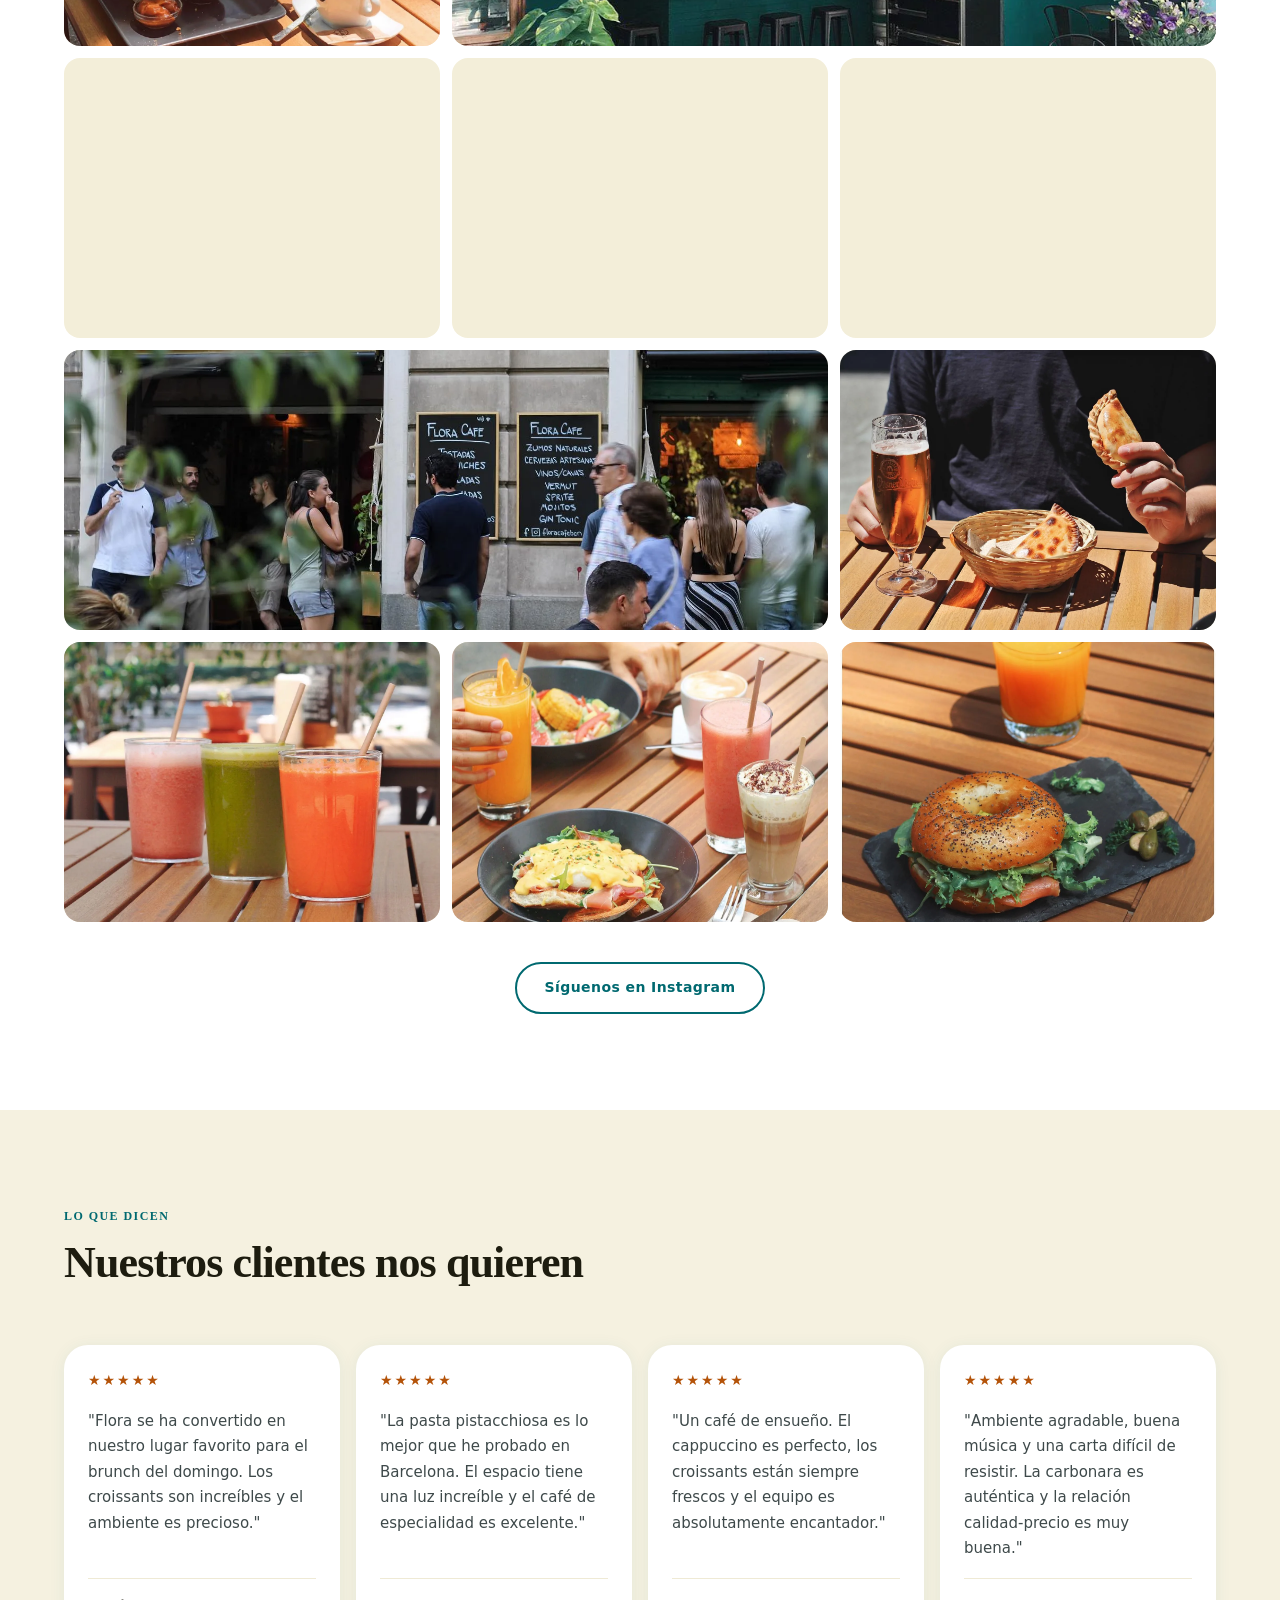
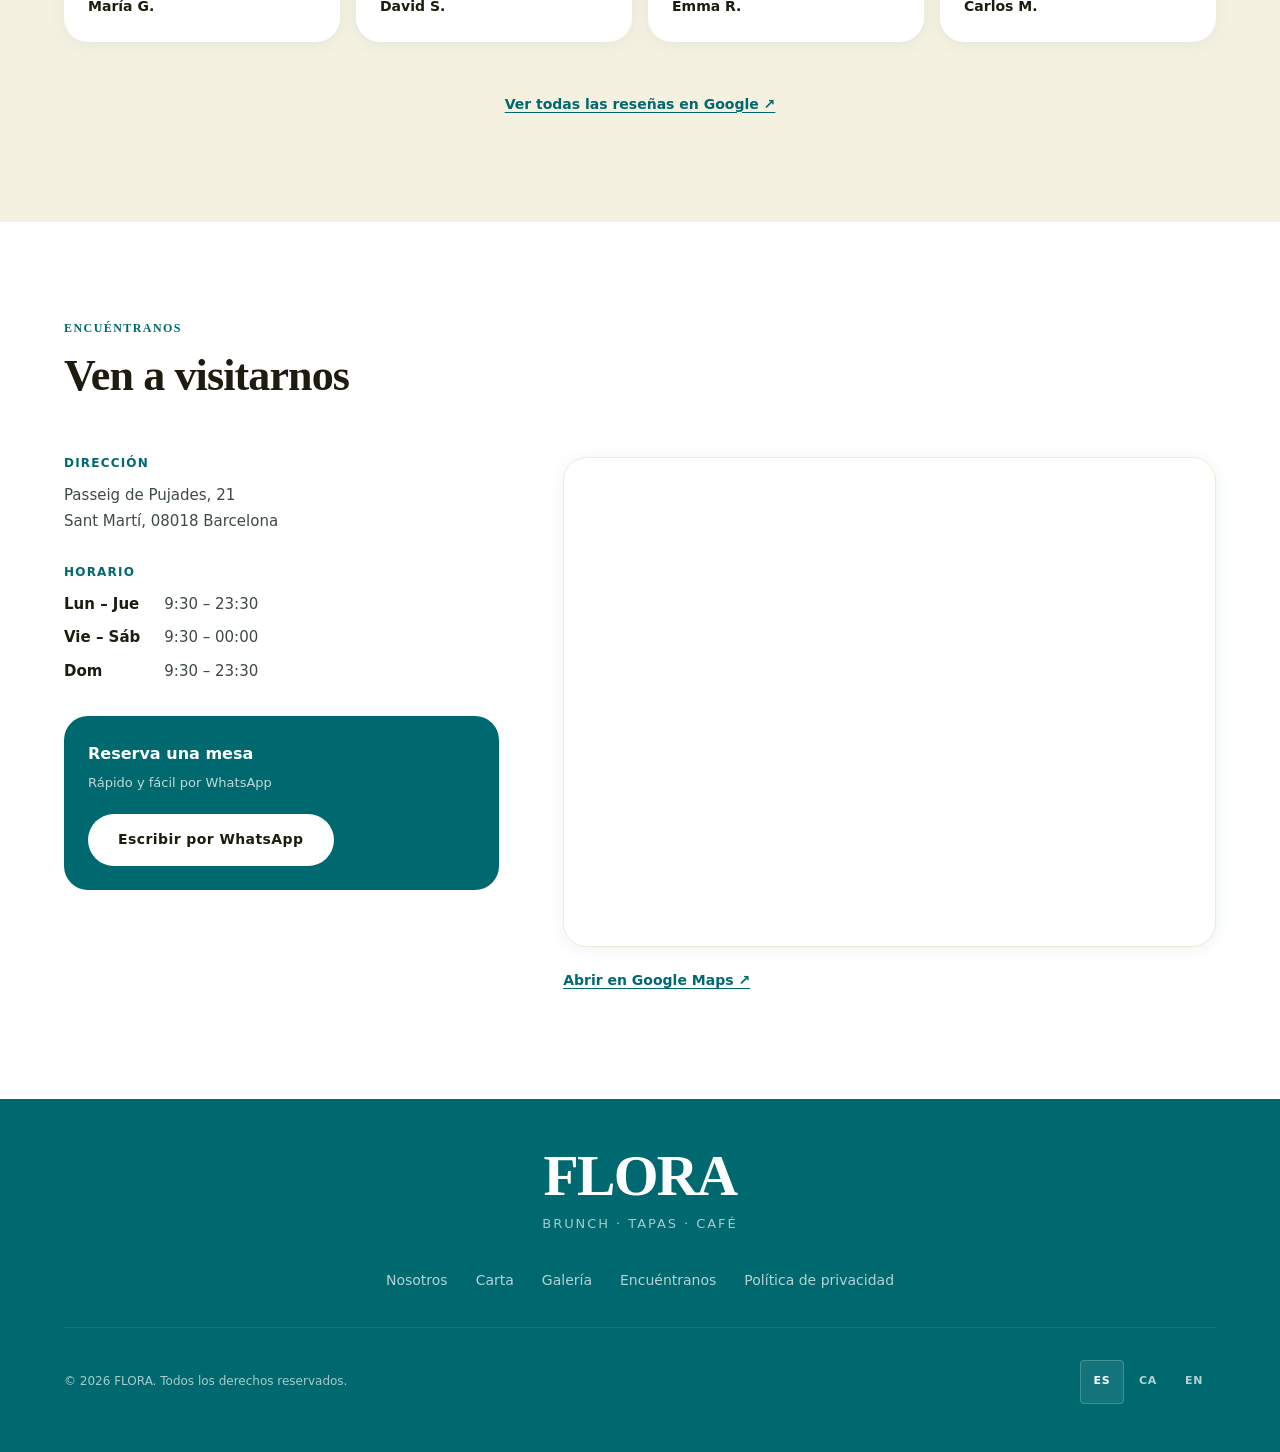
==== commit de4337b2: "fix: hero overlay darker, remove duplicate CTA button" ====
--- a/index.html
+++ b/index.html
@@ -192,9 +192,6 @@
     </div>
     <div class="hero__bottom">
       <p class="hero__tagline" data-i18n="hero.tagline">Brunch · Tapas · Café</p>
-      <div class="hero__actions">
-        <a href="#find-us" class="btn btn--white" data-i18n="nav.reserve">Reservar</a>
-      </div>
     </div>
   </div>
 
--- a/css/style.css
+++ b/css/style.css
@@ -85,9 +85,9 @@
   /* Hero overlay */
   --overlay-hero: linear-gradient(
     to top,
-    rgba(0,0,0,0.75) 0%,
-    rgba(0,0,0,0.35) 45%,
-    rgba(0,0,0,0.15) 100%
+    rgba(0,0,0,0.80) 0%,
+    rgba(0,0,0,0.50) 45%,
+    rgba(0,0,0,0.45) 100%
   );
 
   /* Star rating — WCAG AA on white */
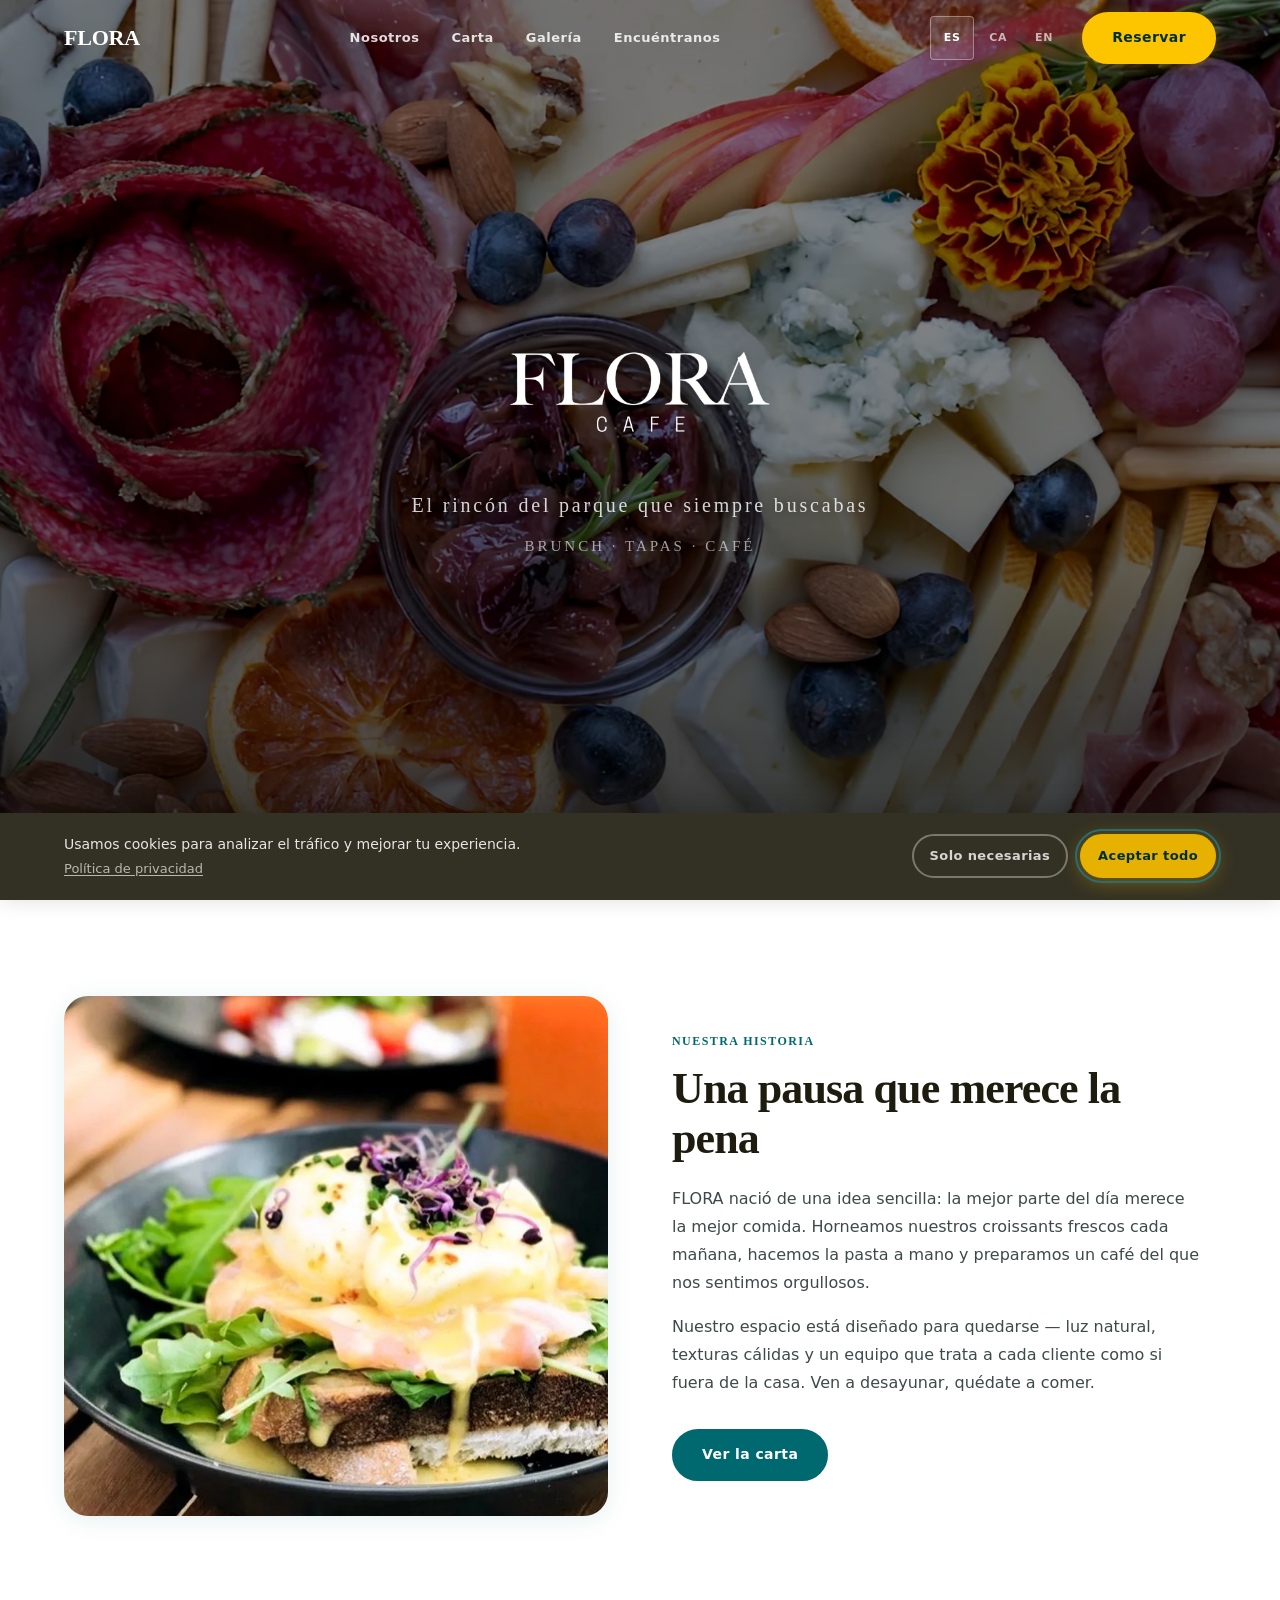
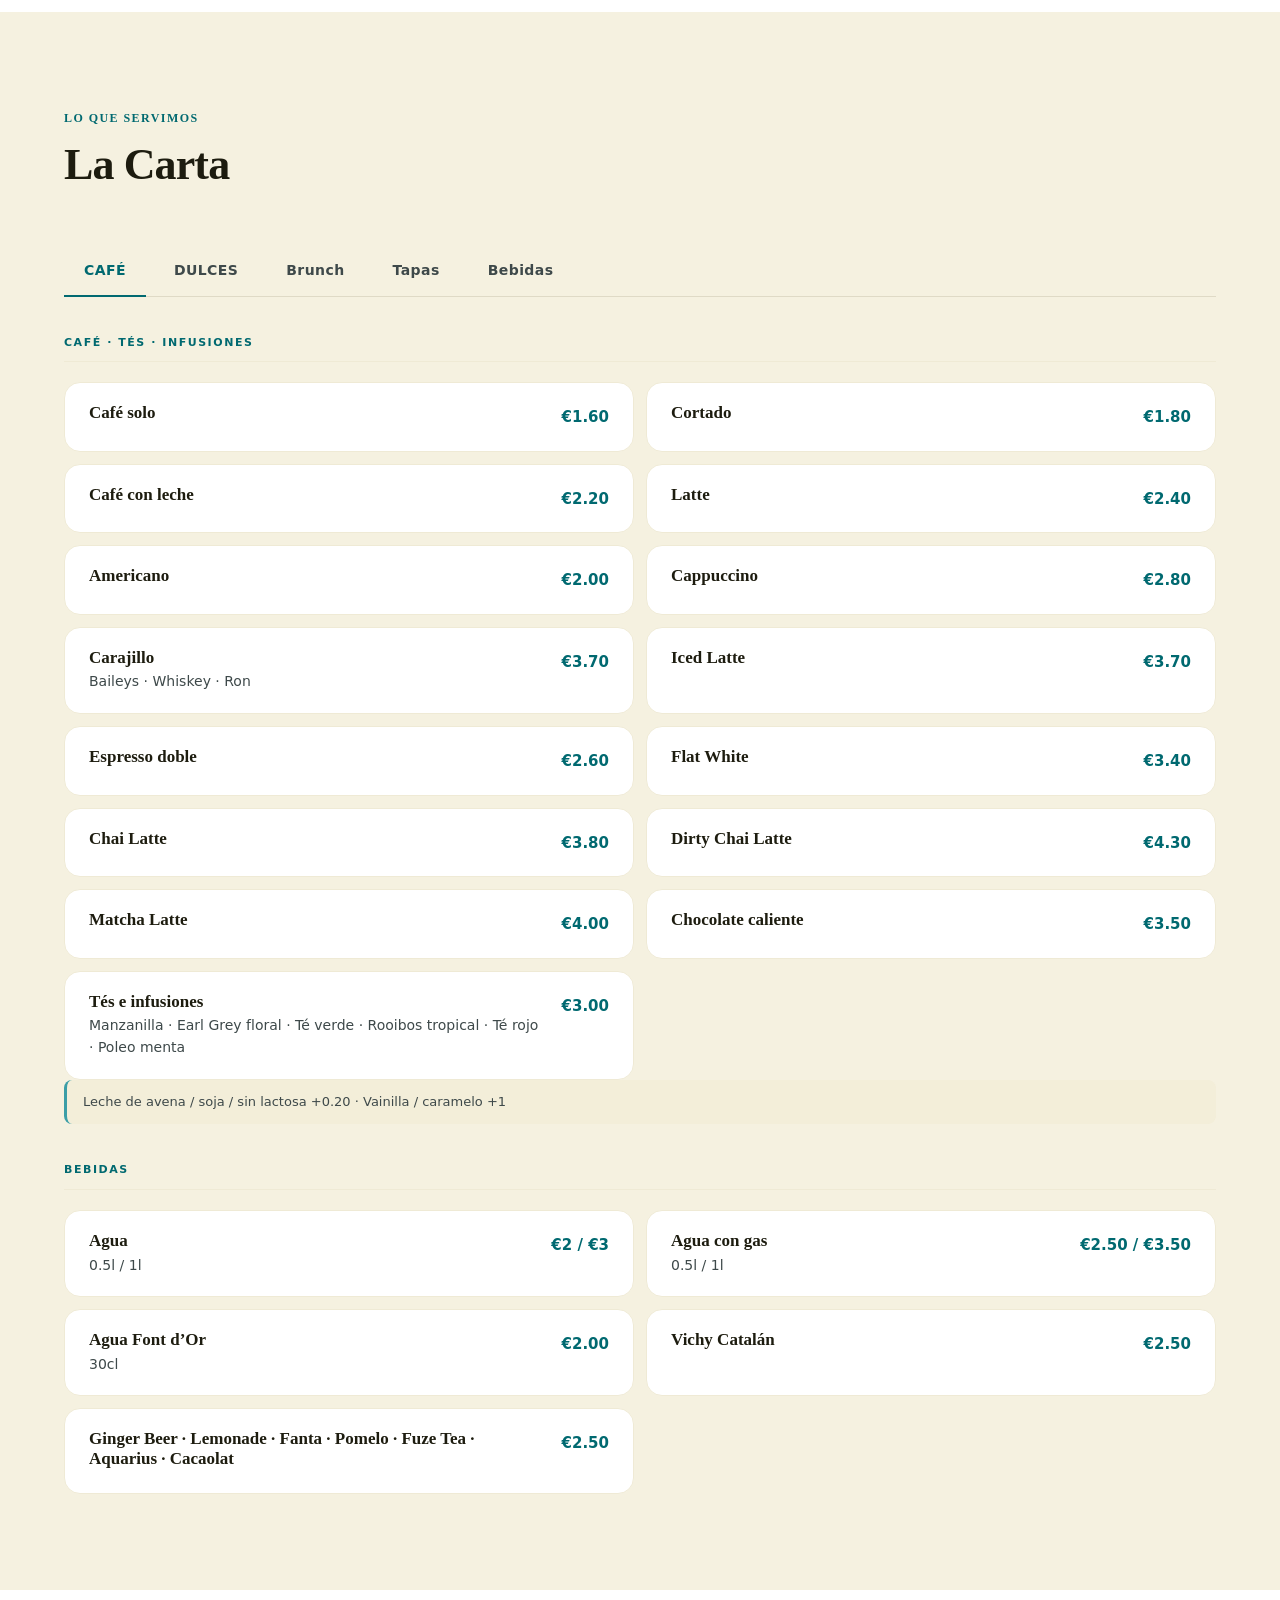
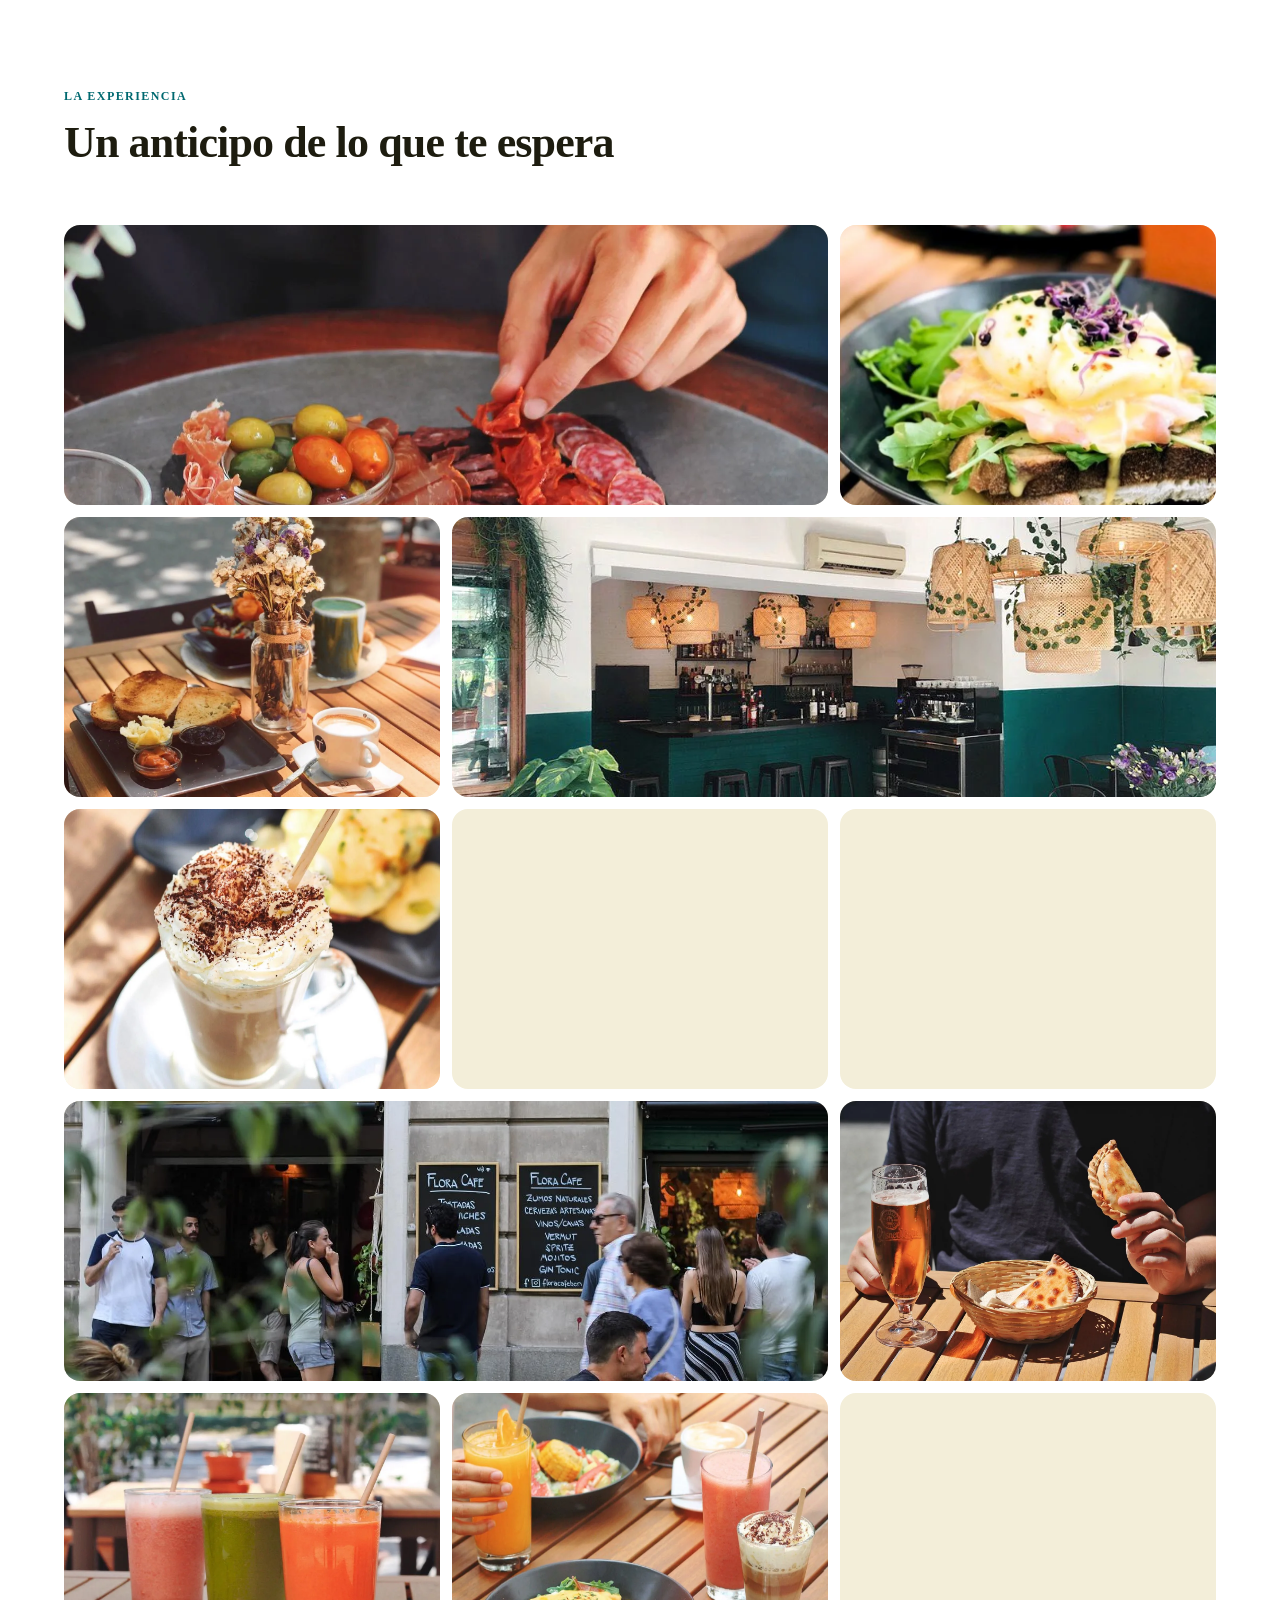
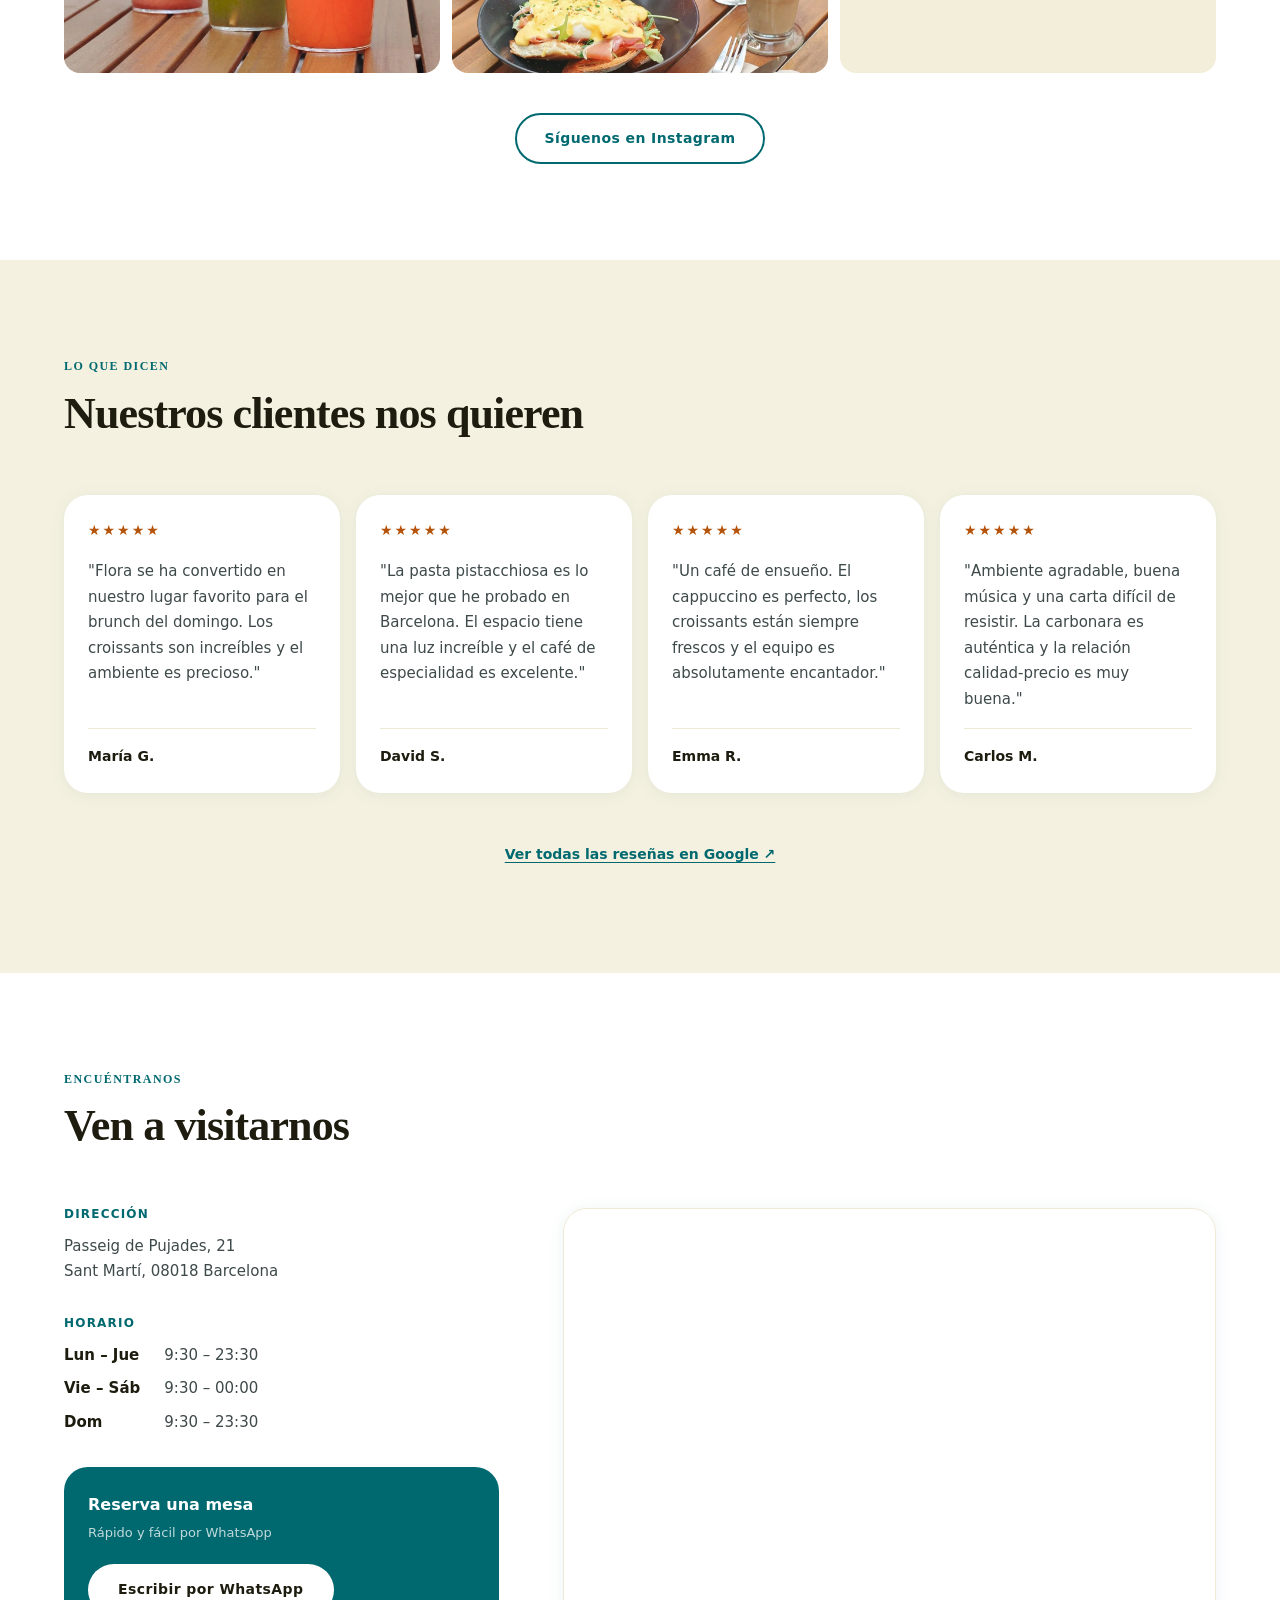
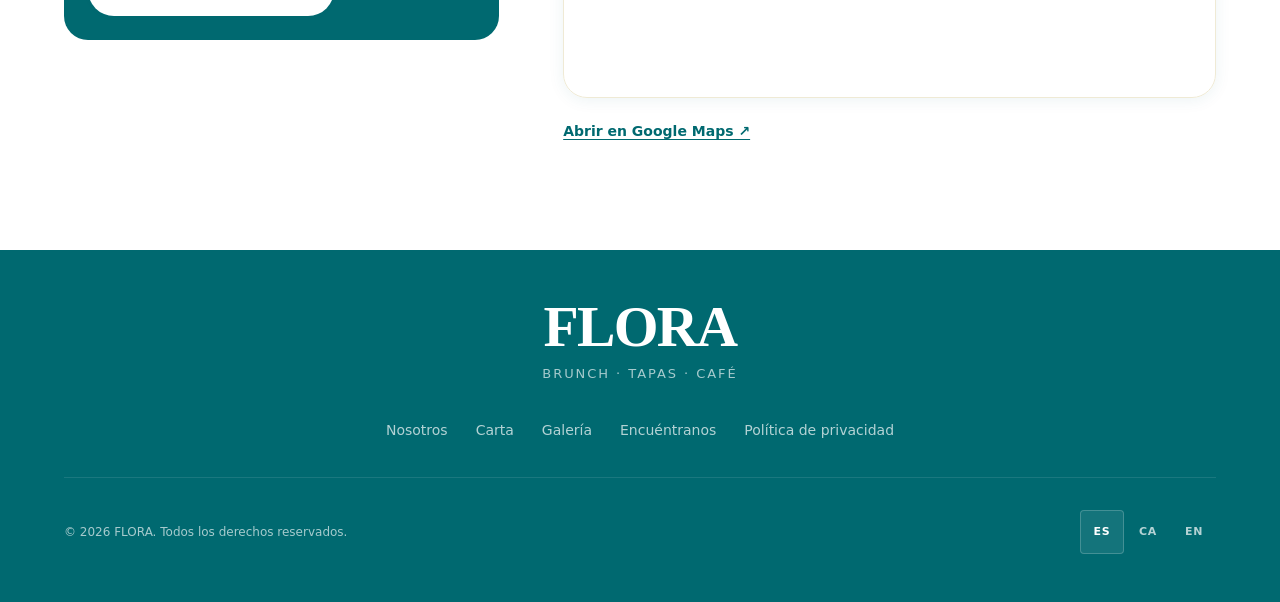
==== commit ff7e9c01: "feat: complete real menu integrated" ====
--- a/index.html
+++ b/index.html
@@ -246,205 +246,932 @@
 
     <!-- Tab list -->
     <div class="menu__tabs" role="tablist" aria-label="Categorías del menú" data-i18n-aria="menu.tabs.aria">
-      <button class="menu__tab menu__tab--active" role="tab" aria-selected="true" aria-controls="panel-brunch" id="tab-brunch" data-i18n="menu.tab.croissants">Brunch</button>
-      <button class="menu__tab" role="tab" aria-selected="false" aria-controls="panel-tapas" id="tab-tapas" tabindex="-1" data-i18n="menu.tab.pasta">Tapas</button>
-      <button class="menu__tab" role="tab" aria-selected="false" aria-controls="panel-drinks" id="tab-drinks" tabindex="-1" data-i18n="menu.tab.drinks">Bebidas</button>
+      <button class="menu__tab menu__tab--active" role="tab" aria-selected="true"  aria-controls="panel-cafe"    id="tab-cafe"    data-i18n="menu.tab.cafe">CAFÉ</button>
+      <button class="menu__tab" role="tab" aria-selected="false" tabindex="-1" aria-controls="panel-dulces"  id="tab-dulces"  data-i18n="menu.tab.dulces">DULCES</button>
+      <button class="menu__tab" role="tab" aria-selected="false" tabindex="-1" aria-controls="panel-brunch"  id="tab-brunch"  data-i18n="menu.tab.croissants">BRUNCH</button>
+      <button class="menu__tab" role="tab" aria-selected="false" tabindex="-1" aria-controls="panel-tapas"   id="tab-tapas"   data-i18n="menu.tab.pasta">TAPAS</button>
+      <button class="menu__tab" role="tab" aria-selected="false" tabindex="-1" aria-controls="panel-bebidas" id="tab-bebidas" data-i18n="menu.tab.drinks">BEBIDAS</button>
     </div>
 
     <!-- Tab panels -->
     <div class="menu__panels">
 
-      <!-- Croissants -->
-      <div id="panel-brunch" role="tabpanel" aria-labelledby="tab-brunch">
-        <div class="menu__cards stagger-group">
-
-          <article class="menu-card reveal">
-            <div class="menu-card__img-wrap">
-              <picture>
-                <source srcset="images/food1.webp" type="image/webp">
-                <img src="images/food1.jpg" alt="Croissant de natilla con crema de vainilla" loading="lazy" decoding="async" width="400" height="400">
-              </picture>
-            </div>
-            <div class="menu-card__body">
-              <div class="menu-card__header">
-                <h3 class="menu-card__name">Custard</h3>
-                <span class="menu-card__price">€4.50</span>
+      <!-- ─── CAFÉ ──────────────────────────────────────────── -->
+      <div id="panel-cafe" role="tabpanel" aria-labelledby="tab-cafe">
+
+        <h4 class="menu__subcat" data-i18n="menu.cat.cafe">CAFÉ · TÉS · INFUSIONES</h4>
+
+        <div class="tapas-list stagger-group">
+
+          <article class="tapas-item reveal">
+            <div class="tapas-item__body">
+              <h3 class="tapas-item__name" data-i18n="menu.item.cafe.solo">Café solo</h3>
+            </div>
+            <span class="tapas-item__price">€1.60</span>
+          </article>
+
+          <article class="tapas-item reveal">
+            <div class="tapas-item__body">
+              <h3 class="tapas-item__name" data-i18n="menu.item.cafe.cortado">Cortado</h3>
+            </div>
+            <span class="tapas-item__price">€1.80</span>
+          </article>
+
+          <article class="tapas-item reveal">
+            <div class="tapas-item__body">
+              <h3 class="tapas-item__name" data-i18n="menu.item.cafe.conleche">Café con leche</h3>
+            </div>
+            <span class="tapas-item__price">€2.20</span>
+          </article>
+
+          <article class="tapas-item reveal">
+            <div class="tapas-item__body">
+              <h3 class="tapas-item__name" data-i18n="menu.item.cafe.latte">Latte</h3>
+            </div>
+            <span class="tapas-item__price">€2.40</span>
+          </article>
+
+          <article class="tapas-item reveal">
+            <div class="tapas-item__body">
+              <h3 class="tapas-item__name" data-i18n="menu.item.cafe.americano">Americano</h3>
+            </div>
+            <span class="tapas-item__price">€2.00</span>
+          </article>
+
+          <article class="tapas-item reveal">
+            <div class="tapas-item__body">
+              <h3 class="tapas-item__name" data-i18n="menu.item.cafe.cappuccino">Cappuccino</h3>
+            </div>
+            <span class="tapas-item__price">€2.80</span>
+          </article>
+
+          <article class="tapas-item reveal">
+            <div class="tapas-item__body">
+              <h3 class="tapas-item__name" data-i18n="menu.item.cafe.carajillo">Carajillo</h3>
+              <p class="tapas-item__desc" data-i18n="menu.item.cafe.carajillo.desc">Baileys · Whiskey · Ron</p>
+            </div>
+            <span class="tapas-item__price">€3.70</span>
+          </article>
+
+          <article class="tapas-item reveal">
+            <div class="tapas-item__body">
+              <h3 class="tapas-item__name" data-i18n="menu.item.cafe.iced">Iced Latte</h3>
+            </div>
+            <span class="tapas-item__price">€3.70</span>
+          </article>
+
+          <article class="tapas-item reveal">
+            <div class="tapas-item__body">
+              <h3 class="tapas-item__name" data-i18n="menu.item.cafe.doble">Espresso doble</h3>
+            </div>
+            <span class="tapas-item__price">€2.60</span>
+          </article>
+
+          <article class="tapas-item reveal">
+            <div class="tapas-item__body">
+              <h3 class="tapas-item__name" data-i18n="menu.item.cafe.flatwhite">Flat White</h3>
+            </div>
+            <span class="tapas-item__price">€3.40</span>
+          </article>
+
+          <article class="tapas-item reveal">
+            <div class="tapas-item__body">
+              <h3 class="tapas-item__name" data-i18n="menu.item.cafe.chai">Chai Latte</h3>
+            </div>
+            <span class="tapas-item__price">€3.80</span>
+          </article>
+
+          <article class="tapas-item reveal">
+            <div class="tapas-item__body">
+              <h3 class="tapas-item__name" data-i18n="menu.item.cafe.dirtychai">Dirty Chai Latte</h3>
+            </div>
+            <span class="tapas-item__price">€4.30</span>
+          </article>
+
+          <article class="tapas-item reveal">
+            <div class="tapas-item__body">
+              <h3 class="tapas-item__name" data-i18n="menu.item.cafe.matcha">Matcha Latte</h3>
+            </div>
+            <span class="tapas-item__price">€4.00</span>
+          </article>
+
+          <article class="tapas-item reveal">
+            <div class="tapas-item__body">
+              <h3 class="tapas-item__name" data-i18n="menu.item.cafe.chocolate">Chocolate caliente</h3>
+            </div>
+            <span class="tapas-item__price">€3.50</span>
+          </article>
+
+          <article class="tapas-item reveal">
+            <div class="tapas-item__body">
+              <h3 class="tapas-item__name" data-i18n="menu.item.cafe.te">Tés e infusiones</h3>
+              <p class="tapas-item__desc" data-i18n="menu.item.cafe.te.desc">Manzanilla · Earl Grey floral · Té verde · Rooibos tropical · Té rojo · Poleo menta</p>
+            </div>
+            <span class="tapas-item__price">€3.00</span>
+          </article>
+
+        </div>
+
+        <p class="menu__note" data-i18n="menu.note.cafe.addons">Leche de avena / soja / sin lactosa +0.20 · Vainilla / caramelo +1</p>
+
+        <h4 class="menu__subcat" data-i18n="menu.cat.cold">BEBIDAS</h4>
+
+        <div class="tapas-list stagger-group">
+
+          <article class="tapas-item reveal">
+            <div class="tapas-item__body">
+              <h3 class="tapas-item__name" data-i18n="menu.item.agua">Agua</h3>
+              <p class="tapas-item__desc">0.5l / 1l</p>
+            </div>
+            <span class="tapas-item__price">€2 / €3</span>
+          </article>
+
+          <article class="tapas-item reveal">
+            <div class="tapas-item__body">
+              <h3 class="tapas-item__name" data-i18n="menu.item.agua.gas">Agua con gas</h3>
+              <p class="tapas-item__desc">0.5l / 1l</p>
+            </div>
+            <span class="tapas-item__price">€2.50 / €3.50</span>
+          </article>
+
+          <article class="tapas-item reveal">
+            <div class="tapas-item__body">
+              <h3 class="tapas-item__name" data-i18n="menu.item.fontdor">Agua Font d&rsquo;Or</h3>
+              <p class="tapas-item__desc">30cl</p>
+            </div>
+            <span class="tapas-item__price">€2.00</span>
+          </article>
+
+          <article class="tapas-item reveal">
+            <div class="tapas-item__body">
+              <h3 class="tapas-item__name" data-i18n="menu.item.vichy">Vichy Catalán</h3>
+            </div>
+            <span class="tapas-item__price">€2.50</span>
+          </article>
+
+          <article class="tapas-item reveal">
+            <div class="tapas-item__body">
+              <h3 class="tapas-item__name" data-i18n="menu.item.refrescos">Ginger Beer · Lemonade · Fanta · Pomelo · Fuze Tea · Aquarius · Cacaolat</h3>
+            </div>
+            <span class="tapas-item__price">€2.50</span>
+          </article>
+
+        </div>
+      </div>
+
+      <!-- ─── DULCES ─────────────────────────────────────────── -->
+      <div id="panel-dulces" role="tabpanel" aria-labelledby="tab-dulces" class="menu__panel--hidden">
+
+        <h4 class="menu__subcat" data-i18n="menu.cat.dulces">DULCES CASEROS</h4>
+
+        <div class="tapas-list stagger-group">
+
+          <article class="tapas-item reveal">
+            <div class="tapas-item__body">
+              <h3 class="tapas-item__name" data-i18n="menu.item.granola">Granola casera</h3>
+              <p class="tapas-item__desc" data-i18n="menu.item.granola.desc">Con yogur natural, granola casera, frutas de temporada y miel</p>
+            </div>
+            <span class="tapas-item__price">€7.90</span>
+          </article>
+
+          <article class="tapas-item reveal">
+            <div class="tapas-item__body">
+              <h3 class="tapas-item__name" data-i18n="menu.item.zanahoria">Tarta de zanahoria</h3>
+              <p class="tapas-item__desc" data-i18n="menu.item.zanahoria.desc">Glaseado con granola casera</p>
+            </div>
+            <span class="tapas-item__price">€5.90</span>
+          </article>
+
+          <article class="tapas-item reveal">
+            <div class="tapas-item__body">
+              <h3 class="tapas-item__name" data-i18n="menu.item.banana">Banana bread</h3>
+              <p class="tapas-item__desc" data-i18n="menu.item.banana.desc">Con dulce de leche y banana caramelizada</p>
+            </div>
+            <span class="tapas-item__price">€5.90</span>
+          </article>
+
+          <article class="tapas-item reveal">
+            <div class="tapas-item__body">
+              <h3 class="tapas-item__name" data-i18n="menu.item.brownie">Brownie</h3>
+              <p class="tapas-item__desc" data-i18n="menu.item.brownie.desc">Con helado de vainilla y frutas de temporada</p>
+            </div>
+            <span class="tapas-item__price">€6.40</span>
+          </article>
+
+          <article class="tapas-item reveal">
+            <div class="tapas-item__body">
+              <h3 class="tapas-item__name" data-i18n="menu.item.cookie">Chocolate chunk cookie XL</h3>
+            </div>
+            <span class="tapas-item__price">€3.60</span>
+          </article>
+
+          <article class="tapas-item reveal">
+            <div class="tapas-item__body">
+              <h3 class="tapas-item__name" data-i18n="menu.item.croissant.dulce">Croissant dulce</h3>
+              <p class="tapas-item__desc" data-i18n="menu.item.croissant.dulce.desc">Con nutella o dulce de leche</p>
+            </div>
+            <span class="tapas-item__price">€3.60</span>
+          </article>
+
+        </div>
+
+        <h4 class="menu__subcat" data-i18n="menu.cat.zumos">ZUMOS NATURALES</h4>
+
+        <div class="tapas-list stagger-group">
+
+          <article class="tapas-item reveal">
+            <div class="tapas-item__body">
+              <h3 class="tapas-item__name" data-i18n="menu.item.limonada">Limonada casera</h3>
+              <p class="tapas-item__desc">45cl</p>
+            </div>
+            <span class="tapas-item__price">€3.90</span>
+          </article>
+
+          <article class="tapas-item reveal">
+            <div class="tapas-item__body">
+              <h3 class="tapas-item__name" data-i18n="menu.item.naranja">Naranja</h3>
+              <p class="tapas-item__desc">23cl / 45cl</p>
+            </div>
+            <span class="tapas-item__price">€3.90 / €5.90</span>
+          </article>
+
+          <article class="tapas-item reveal">
+            <div class="tapas-item__body">
+              <h3 class="tapas-item__name" data-i18n="menu.item.fresa">Fresa y plátano</h3>
+              <p class="tapas-item__desc" data-i18n="menu.item.fresa.desc">45cl · Con leche o zumo de naranja +1</p>
+            </div>
+            <span class="tapas-item__price">€5.90</span>
+          </article>
+
+          <article class="tapas-item reveal">
+            <div class="tapas-item__body">
+              <h3 class="tapas-item__name" data-i18n="menu.item.verde">Verde</h3>
+              <p class="tapas-item__desc" data-i18n="menu.item.verde.desc">45cl · Manzana, pepino y apio</p>
+            </div>
+            <span class="tapas-item__price">€5.90</span>
+          </article>
+
+          <article class="tapas-item reveal">
+            <div class="tapas-item__body">
+              <h3 class="tapas-item__name" data-i18n="menu.item.vitamina">Vitamina</h3>
+              <p class="tapas-item__desc" data-i18n="menu.item.vitamina.desc">45cl · Naranja, zanahoria y jengibre</p>
+            </div>
+            <span class="tapas-item__price">€5.90</span>
+          </article>
+
+        </div>
+      </div>
+
+      <!-- ─── BRUNCH ─────────────────────────────────────────── -->
+      <div id="panel-brunch" role="tabpanel" aria-labelledby="tab-brunch" class="menu__panel--hidden">
+
+        <h4 class="menu__subcat" data-i18n="menu.cat.tostadas">TOSTADAS</h4>
+
+        <div class="tapas-list stagger-group">
+
+          <article class="tapas-item reveal">
+            <div class="tapas-item__body">
+              <h3 class="tapas-item__name" data-i18n="menu.item.toast.aguacate">Tostada de aguacate</h3>
+              <p class="tapas-item__desc" data-i18n="menu.item.toast.aguacate.desc">Aguacate, tomate cherry, queso feta y cebollino · +dos huevos pochados o salmón +3</p>
+            </div>
+            <span class="tapas-item__price">€7.90</span>
+          </article>
+
+          <article class="tapas-item reveal">
+            <div class="tapas-item__body">
+              <h3 class="tapas-item__name" data-i18n="menu.item.toast.setas">Tostada con mix de setas</h3>
+              <p class="tapas-item__desc" data-i18n="menu.item.toast.setas.desc">Mix de setas en reducción de salsa de soja y aguacate</p>
+            </div>
+            <span class="tapas-item__price">€9.50</span>
+          </article>
+
+          <article class="tapas-item reveal">
+            <div class="tapas-item__body">
+              <h3 class="tapas-item__name" data-i18n="menu.item.toast.burrata">Tostada de burrata</h3>
+              <p class="tapas-item__desc" data-i18n="menu.item.toast.burrata.desc">Burrata de búfala, tomate, albahaca y crema balsámica</p>
+            </div>
+            <span class="tapas-item__price">€10.50</span>
+          </article>
+
+          <article class="tapas-item reveal">
+            <div class="tapas-item__body">
+              <h3 class="tapas-item__name" data-i18n="menu.item.toast.serrano">Tostada de jamón serrano</h3>
+              <p class="tapas-item__desc" data-i18n="menu.item.toast.serrano.desc">Jamón serrano, queso crema, rúcula, tomate cherry y pesto</p>
+            </div>
+            <span class="tapas-item__price">€9.50</span>
+          </article>
+
+          <article class="tapas-item reveal">
+            <div class="tapas-item__body">
+              <h3 class="tapas-item__name" data-i18n="menu.item.bikini">Bikini</h3>
+              <p class="tapas-item__desc" data-i18n="menu.item.bikini.desc">Jamón york y doble queso edam</p>
+            </div>
+            <span class="tapas-item__price">€4.20</span>
+          </article>
+
+          <article class="tapas-item reveal">
+            <div class="tapas-item__body">
+              <h3 class="tapas-item__name" data-i18n="menu.item.flora.croissant">Flora croissant</h3>
+              <p class="tapas-item__desc" data-i18n="menu.item.flora.croissant.desc">Jamón york, queso edam, rúcula, aguacate y tomate cherry</p>
+            </div>
+            <span class="tapas-item__price">€6.90</span>
+          </article>
+
+        </div>
+
+        <h4 class="menu__subcat" data-i18n="menu.cat.sandwiches">SANDWICHES</h4>
+        <p class="menu__note" data-i18n="menu.note.sandwiches">Acompañados de patatas rústicas, con boniatos +1</p>
+
+        <div class="tapas-list stagger-group">
+
+          <article class="tapas-item reveal">
+            <div class="tapas-item__body">
+              <h3 class="tapas-item__name" data-i18n="menu.item.bagel">Bagel de salmón</h3>
+              <p class="tapas-item__desc" data-i18n="menu.item.bagel.desc">Bagel de semillas con salmón ahumado, aguacate, rúcula, queso crema de eneldo y alcaparras</p>
+            </div>
+            <span class="tapas-item__price">€13.00</span>
+          </article>
+
+          <article class="tapas-item reveal">
+            <div class="tapas-item__body">
+              <h3 class="tapas-item__name" data-i18n="menu.item.brioche">Brioche de pollo</h3>
+              <p class="tapas-item__desc" data-i18n="menu.item.brioche.desc">Pan brioche con pollo al horno, queso fundido, bacon, cebolla caramelizada, rúcula, tomate y mayonesa rosa casera</p>
+            </div>
+            <span class="tapas-item__price">€12.50</span>
+          </article>
+
+          <article class="tapas-item reveal">
+            <div class="tapas-item__body">
+              <div class="tapas-item__name-row">
+                <h3 class="tapas-item__name" data-i18n="menu.item.grilled">Triple grilled cheese</h3>
+                <span class="tapas-badge">NEW</span>
               </div>
-              <p class="menu-card__desc">Croissant clásico de mantequilla relleno de crema de vainilla.</p>
-            </div>
-          </article>
-
-          <article class="menu-card reveal">
-            <div class="menu-card__img-wrap">
-              <picture>
-                <source srcset="images/food2.webp" type="image/webp">
-                <img src="images/food2.jpg" alt="Croissant de pistacho con crema siciliana" loading="lazy" decoding="async" width="400" height="400">
-              </picture>
-            </div>
-            <div class="menu-card__body">
-              <div class="menu-card__header">
-                <h3 class="menu-card__name">Pistacchio</h3>
-                <span class="menu-card__price">€5.00</span>
+              <p class="tapas-item__desc" data-i18n="menu.item.grilled.desc">Pan rústico con queso edam, brie y queso azul</p>
+            </div>
+            <span class="tapas-item__price">€10.50</span>
+          </article>
+
+        </div>
+
+        <h4 class="menu__subcat" data-i18n="menu.cat.benedictos">HUEVOS BENEDICTOS</h4>
+        <p class="menu__note" data-i18n="menu.note.benedictos">De 9.30h a 16.00h — Dos huevos pochados sobre english muffin cubiertos de salsa holandesa y acompañados de patatas rústicas y ensalada, con boniatos +1</p>
+
+        <div class="tapas-list stagger-group">
+
+          <article class="tapas-item reveal">
+            <div class="tapas-item__body">
+              <h3 class="tapas-item__name" data-i18n="menu.item.benedict.salmon">Salmón</h3>
+            </div>
+            <span class="tapas-item__price">€13.50</span>
+          </article>
+
+          <article class="tapas-item reveal">
+            <div class="tapas-item__body">
+              <h3 class="tapas-item__name" data-i18n="menu.item.benedict.serrano">Jamón serrano</h3>
+            </div>
+            <span class="tapas-item__price">€12.90</span>
+          </article>
+
+          <article class="tapas-item reveal">
+            <div class="tapas-item__body">
+              <h3 class="tapas-item__name" data-i18n="menu.item.benedict.aguacate">Aguacate</h3>
+            </div>
+            <span class="tapas-item__price">€12.90</span>
+          </article>
+
+        </div>
+
+        <h4 class="menu__subcat" data-i18n="menu.cat.especial">ESPECIAL DE INVIERNO</h4>
+
+        <div class="tapas-list stagger-group">
+
+          <article class="tapas-item reveal">
+            <div class="tapas-item__body">
+              <h3 class="tapas-item__name" data-i18n="menu.item.sopa">Sopa de tomate asado</h3>
+              <p class="tapas-item__desc" data-i18n="menu.item.sopa.desc">Servido con bikini de queso</p>
+            </div>
+            <span class="tapas-item__price">€9.50</span>
+          </article>
+
+        </div>
+      </div>
+
+      <!-- ─── TAPAS ──────────────────────────────────────────── -->
+      <div id="panel-tapas" role="tabpanel" aria-labelledby="tab-tapas" class="menu__panel--hidden">
+
+        <h4 class="menu__subcat" data-i18n="menu.cat.tapas">TAPAS</h4>
+
+        <div class="tapas-list stagger-group">
+
+          <article class="tapas-item reveal">
+            <div class="tapas-item__body">
+              <h3 class="tapas-item__name" data-i18n="menu.item.olivas">Olivas</h3>
+            </div>
+            <span class="tapas-item__price">€3.00</span>
+          </article>
+
+          <article class="tapas-item reveal">
+            <div class="tapas-item__body">
+              <h3 class="tapas-item__name" data-i18n="menu.item.frutos">Frutos secos</h3>
+            </div>
+            <span class="tapas-item__price">€3.00</span>
+          </article>
+
+          <article class="tapas-item reveal">
+            <div class="tapas-item__body">
+              <h3 class="tapas-item__name" data-i18n="menu.item.pan.tomate">Pan con tomate</h3>
+            </div>
+            <span class="tapas-item__price">€4.00</span>
+          </article>
+
+          <article class="tapas-item reveal">
+            <div class="tapas-item__body">
+              <h3 class="tapas-item__name" data-i18n="menu.item.bravas">Patatas bravas rústicas</h3>
+            </div>
+            <span class="tapas-item__price">€6.90</span>
+          </article>
+
+          <article class="tapas-item reveal">
+            <div class="tapas-item__body">
+              <h3 class="tapas-item__name" data-i18n="menu.item.boniatos">Boniatos</h3>
+            </div>
+            <span class="tapas-item__price">€7.90</span>
+          </article>
+
+          <article class="tapas-item reveal">
+            <div class="tapas-item__body">
+              <div class="tapas-item__name-row">
+                <h3 class="tapas-item__name" data-i18n="menu.item.dips">Plato de tres dips</h3>
+                <span class="tapas-badge">NEW</span>
               </div>
-              <p class="menu-card__desc">Relleno con auténtica crema de pistacho siciliano.</p>
-            </div>
-          </article>
-
-          <article class="menu-card reveal">
-            <div class="menu-card__img-wrap">
-              <picture>
-                <source srcset="images/food3.webp" type="image/webp">
-                <img src="images/food3.jpg" alt="Croissant de chocolate con chocolate negro" loading="lazy" decoding="async" width="400" height="400">
-              </picture>
-            </div>
-            <div class="menu-card__body">
-              <div class="menu-card__header">
-                <h3 class="menu-card__name">Chocolate</h3>
-                <span class="menu-card__price">€4.80</span>
+              <p class="tapas-item__desc" data-i18n="menu.item.dips.desc">Hummus de remolacha, guacamole y tzatziki servidos con crudités y pan de coca</p>
+            </div>
+            <span class="tapas-item__price">€12.50</span>
+          </article>
+
+          <article class="tapas-item reveal">
+            <div class="tapas-item__body">
+              <div class="tapas-item__name-row">
+                <h3 class="tapas-item__name" data-i18n="menu.item.nachos">Nachos</h3>
+                <span class="tapas-badge">NEW</span>
               </div>
-              <p class="menu-card__desc">Barras de chocolate negro envueltas en masa de hojaldre mantecosa.</p>
-            </div>
-          </article>
-
-          <article class="menu-card reveal">
-            <div class="menu-card__img-wrap">
-              <picture>
-                <source srcset="images/food4.webp" type="image/webp">
-                <img src="images/food4.jpg" alt="Croissant de mantequilla clásico" loading="lazy" decoding="async" width="400" height="400">
-              </picture>
-            </div>
-            <div class="menu-card__body">
-              <div class="menu-card__header">
-                <h3 class="menu-card__name">Mantequilla</h3>
-                <span class="menu-card__price">€3.80</span>
-              </div>
-              <p class="menu-card__desc">Croissant clásico francés de mantequilla, horneado fresco cada mañana.</p>
-            </div>
-          </article>
-
-        </div>
-      </div>
-
-      <!-- Tapas -->
-      <div id="panel-tapas" role="tabpanel" aria-labelledby="tab-tapas" class="menu__panel--hidden">
-
-        <!-- Featured tapas -->
-        <article class="tapas-featured reveal">
-          <div class="tapas-featured__img-wrap">
-            <picture>
-              <source srcset="images/food5.webp" type="image/webp">
-              <img src="images/food5.jpg" alt="Pasta Pistacchiosa — penne con crema de pistacho y pistachos tostados" loading="lazy" decoding="async" width="600" height="600">
-            </picture>
-          </div>
-          <div class="tapas-featured__body">
-            <span class="tapas-badge">Chef&rsquo;s Signature</span>
-            <h3 class="tapas-featured__name">Pistacchiosa</h3>
-            <p class="tapas-featured__desc">Artisan penne en nuestra emblemática crema de pistacho, coronado con pistachos tostados y triturados para dar textura. Un plato que enamora.</p>
-            <span class="tapas-featured__price">€16.50</span>
-          </div>
-        </article>
-
-        <!-- Tapas list -->
-        <div class="tapas-list stagger-group">
-
-          <article class="tapas-item reveal">
-            <div class="tapas-item__body">
-              <h3 class="tapas-item__name">Carbonara</h3>
-              <p class="tapas-item__desc">Guanciale, pecorino romano, yema de huevo, pimienta negra.</p>
-            </div>
-            <span class="tapas-item__price">€14.00</span>
-          </article>
-
-          <article class="tapas-item reveal">
-            <div class="tapas-item__body">
-              <h3 class="tapas-item__name">Amatriciana</h3>
-              <p class="tapas-item__desc">Salsa de tomate, guanciale, pecorino romano, guindilla.</p>
-            </div>
-            <span class="tapas-item__price">€14.50</span>
-          </article>
-
-          <article class="tapas-item reveal">
-            <div class="tapas-item__body">
-              <h3 class="tapas-item__name">Parmigiana</h3>
-              <p class="tapas-item__desc">Berenjenas en capas, salsa de tomate, mozzarella, parmesano.</p>
-            </div>
-            <span class="tapas-item__price">€15.00</span>
-          </article>
-
-          <article class="tapas-item reveal">
-            <div class="tapas-item__body">
-              <h3 class="tapas-item__name">Pesto</h3>
-              <p class="tapas-item__desc">Albahaca fresca, piñones, ajo, parmesano, aceite de oliva virgen extra.</p>
-            </div>
-            <span class="tapas-item__price">€13.50</span>
-          </article>
-
-        </div>
-      </div>
-
-      <!-- Bebidas -->
-      <div id="panel-drinks" role="tabpanel" aria-labelledby="tab-drinks" class="menu__panel--hidden">
-        <div class="menu__cards stagger-group">
-
-          <article class="menu-card reveal">
-            <div class="menu-card__img-wrap">
-              <picture>
-                <source srcset="images/drink1.webp" type="image/webp">
-                <img src="images/drink1.jpg" alt="Cappuccino con latte art sobre cerámica artesanal" loading="lazy" decoding="async" width="400" height="400">
-              </picture>
-            </div>
-            <div class="menu-card__body">
-              <div class="menu-card__header">
-                <h3 class="menu-card__name">Cappuccino</h3>
-                <span class="menu-card__price">€3.50</span>
-              </div>
-              <p class="menu-card__desc">Espresso de especialidad con microespuma de leche perfecta.</p>
-            </div>
-          </article>
-
-          <article class="menu-card reveal">
-            <div class="menu-card__img-wrap">
-              <picture>
-                <source srcset="images/drink2.webp" type="image/webp">
-                <img src="images/drink2.jpg" alt="Matcha latte con leche de avena en vaso alto" loading="lazy" decoding="async" width="400" height="400">
-              </picture>
-            </div>
-            <div class="menu-card__body">
-              <div class="menu-card__header">
-                <h3 class="menu-card__name">Matcha Latte</h3>
-                <span class="menu-card__price">€4.50</span>
-              </div>
-              <p class="menu-card__desc">Matcha ceremonial con leche de avena, caliente o frío.</p>
-            </div>
-          </article>
-
-          <article class="menu-card reveal">
-            <div class="menu-card__img-wrap">
-              <picture>
-                <source srcset="images/drink3.webp" type="image/webp">
-                <img src="images/drink3.jpg" alt="Zumo de naranja recién exprimido en vaso de cristal" loading="lazy" decoding="async" width="400" height="400">
-              </picture>
-            </div>
-            <div class="menu-card__body">
-              <div class="menu-card__header">
-                <h3 class="menu-card__name">Zumo de Naranja</h3>
-                <span class="menu-card__price">€4.00</span>
-              </div>
-              <p class="menu-card__desc">Naranjas valencianas recién exprimidas, servido al momento.</p>
-            </div>
-          </article>
-
-          <article class="menu-card reveal">
-            <div class="menu-card__img-wrap menu-card__img-wrap--plain">
-              <div class="menu-card__img-placeholder" aria-hidden="true"></div>
-            </div>
-            <div class="menu-card__body">
-              <div class="menu-card__header">
-                <h3 class="menu-card__name">Café Filtro</h3>
-                <span class="menu-card__price">€2.80</span>
-              </div>
-              <p class="menu-card__desc">Café de origen único por goteo, preparado al momento.</p>
-            </div>
+              <p class="tapas-item__desc" data-i18n="menu.item.nachos.desc">Tortillas de maíz, queso cheddar, guacamole, yogur, jalapeños y pico de gallo · con pollo asado +2.5</p>
+            </div>
+            <span class="tapas-item__price">€11.50</span>
+          </article>
+
+          <article class="tapas-item reveal">
+            <div class="tapas-item__body">
+              <h3 class="tapas-item__name" data-i18n="menu.item.empanadas">Empanadas</h3>
+              <p class="tapas-item__desc" data-i18n="menu.item.empanadas.desc">Carne · Queso y cebolla · Espinaca</p>
+            </div>
+            <span class="tapas-item__price">€3.60</span>
+          </article>
+
+          <article class="tapas-item reveal">
+            <div class="tapas-item__body">
+              <h3 class="tapas-item__name" data-i18n="menu.item.quesos">Tabla de quesos</h3>
+              <p class="tapas-item__desc" data-i18n="menu.item.quesos.desc">Brie, Roquefort, Manchego y Edam con uvas asadas, frutas de temporada, nueces y pan tostado</p>
+            </div>
+            <span class="tapas-item__price">€13.90</span>
+          </article>
+
+        </div>
+
+        <h4 class="menu__subcat" data-i18n="menu.cat.ensaladas">ENSALADAS</h4>
+
+        <div class="tapas-list stagger-group">
+
+          <article class="tapas-item reveal">
+            <div class="tapas-item__body">
+              <h3 class="tapas-item__name" data-i18n="menu.item.ensalada.cabra">Cabra</h3>
+              <p class="tapas-item__desc" data-i18n="menu.item.ensalada.cabra.desc">Rúcula y espinacas con queso de cabra, boniato asado, cebolla caramelizada, manzana, nueces, pasas y crema balsámica</p>
+            </div>
+            <span class="tapas-item__price">€12.50</span>
+          </article>
+
+          <article class="tapas-item reveal">
+            <div class="tapas-item__body">
+              <h3 class="tapas-item__name" data-i18n="menu.item.ensalada.pollo">Pollo</h3>
+              <p class="tapas-item__desc" data-i18n="menu.item.ensalada.pollo.desc">Mâroûn, pollo al horno, aguacate, tomate cherry, mozzarella, pistachos y vinagreta de mostaza y miel</p>
+            </div>
+            <span class="tapas-item__price">€12.50</span>
+          </article>
+
+          <article class="tapas-item reveal">
+            <div class="tapas-item__body">
+              <h3 class="tapas-item__name" data-i18n="menu.item.ensalada.burrata">Burrata de búfala</h3>
+              <p class="tapas-item__desc" data-i18n="menu.item.ensalada.burrata.desc">Rúcula y espinacas con burrata de búfala, uvas asadas, calabacín, pistachos, menta y crema balsámica</p>
+            </div>
+            <span class="tapas-item__price">€13.00</span>
+          </article>
+
+        </div>
+
+        <h4 class="menu__subcat" data-i18n="menu.cat.extras">EXTRAS</h4>
+
+        <div class="tapas-list stagger-group">
+
+          <article class="tapas-item reveal">
+            <div class="tapas-item__body">
+              <h3 class="tapas-item__name" data-i18n="menu.item.extra.aguacate">Aguacate</h3>
+            </div>
+            <span class="tapas-item__price">€2.50</span>
+          </article>
+
+          <article class="tapas-item reveal">
+            <div class="tapas-item__body">
+              <h3 class="tapas-item__name" data-i18n="menu.item.extra.bacon">Bacon</h3>
+            </div>
+            <span class="tapas-item__price">€2.00</span>
+          </article>
+
+          <article class="tapas-item reveal">
+            <div class="tapas-item__body">
+              <h3 class="tapas-item__name" data-i18n="menu.item.extra.salmon">Salmón</h3>
+            </div>
+            <span class="tapas-item__price">€3.00</span>
+          </article>
+
+          <article class="tapas-item reveal">
+            <div class="tapas-item__body">
+              <h3 class="tapas-item__name" data-i18n="menu.item.extra.feta">Queso feta</h3>
+            </div>
+            <span class="tapas-item__price">€2.00</span>
+          </article>
+
+          <article class="tapas-item reveal">
+            <div class="tapas-item__body">
+              <h3 class="tapas-item__name" data-i18n="menu.item.extra.pollo">Pollo</h3>
+            </div>
+            <span class="tapas-item__price">€2.50</span>
+          </article>
+
+          <article class="tapas-item reveal">
+            <div class="tapas-item__body">
+              <h3 class="tapas-item__name" data-i18n="menu.item.extra.burrata">Burrata</h3>
+            </div>
+            <span class="tapas-item__price">€3.00</span>
+          </article>
+
+          <article class="tapas-item reveal">
+            <div class="tapas-item__body">
+              <h3 class="tapas-item__name" data-i18n="menu.item.extra.serrano">Jamón Serrano</h3>
+            </div>
+            <span class="tapas-item__price">€2.50</span>
+          </article>
+
+          <article class="tapas-item reveal">
+            <div class="tapas-item__body">
+              <h3 class="tapas-item__name" data-i18n="menu.item.extra.setas">Setas</h3>
+            </div>
+            <span class="tapas-item__price">€2.50</span>
+          </article>
+
+        </div>
+      </div>
+
+      <!-- ─── BEBIDAS ────────────────────────────────────────── -->
+      <div id="panel-bebidas" role="tabpanel" aria-labelledby="tab-bebidas" class="menu__panel--hidden">
+
+        <h4 class="menu__subcat" data-i18n="menu.cat.vinos">VINOS</h4>
+
+        <div class="tapas-list stagger-group">
+          <article class="tapas-item reveal">
+            <div class="tapas-item__body">
+              <h3 class="tapas-item__name" data-i18n="menu.item.vino.caliente">Vino Caliente Glögg</h3>
+            </div>
+            <span class="tapas-item__price">€6.50</span>
+          </article>
+        </div>
+
+        <h5 class="menu__subcat--minor" data-i18n="menu.cat.tintos">TINTOS</h5>
+        <div class="tapas-list stagger-group">
+
+          <article class="tapas-item reveal">
+            <div class="tapas-item__body">
+              <h3 class="tapas-item__name" data-i18n="menu.item.vino.particular.tinto">Particular</h3>
+              <p class="tapas-item__desc" data-i18n="menu.item.vino.particular.tinto.desc">Cariñena · Garnacha</p>
+            </div>
+            <span class="tapas-item__price">€3.80 / €18</span>
+          </article>
+
+          <article class="tapas-item reveal">
+            <div class="tapas-item__body">
+              <h3 class="tapas-item__name" data-i18n="menu.item.vino.fulanito">Fulanito</h3>
+              <p class="tapas-item__desc">Ribera del Duero · Cabernet Sauvignon, Merlot, Tempranillo</p>
+            </div>
+            <span class="tapas-item__price">€4.20 / €20</span>
+          </article>
+
+        </div>
+
+        <h5 class="menu__subcat--minor" data-i18n="menu.cat.blancos">BLANCOS</h5>
+        <div class="tapas-list stagger-group">
+
+          <article class="tapas-item reveal">
+            <div class="tapas-item__body">
+              <h3 class="tapas-item__name" data-i18n="menu.item.vino.particular.blanco">Particular</h3>
+              <p class="tapas-item__desc">Cariñena · Chardonnay</p>
+            </div>
+            <span class="tapas-item__price">€3.80 / €18</span>
+          </article>
+
+          <article class="tapas-item reveal">
+            <div class="tapas-item__body">
+              <h3 class="tapas-item__name" data-i18n="menu.item.vino.afortunado">Afortunado</h3>
+              <p class="tapas-item__desc">Rueda · Verdejo</p>
+            </div>
+            <span class="tapas-item__price">€4.20 / €20</span>
+          </article>
+
+        </div>
+
+        <h5 class="menu__subcat--minor" data-i18n="menu.cat.rosado">ROSADO</h5>
+        <div class="tapas-list stagger-group">
+
+          <article class="tapas-item reveal">
+            <div class="tapas-item__body">
+              <h3 class="tapas-item__name" data-i18n="menu.item.vino.particular.rosado">Particular</h3>
+              <p class="tapas-item__desc" data-i18n="menu.item.vino.particular.rosado.desc">Cariñena · Garnacha</p>
+            </div>
+            <span class="tapas-item__price">€3.80 / €18</span>
+          </article>
+
+        </div>
+
+        <h5 class="menu__subcat--minor" data-i18n="menu.cat.cava">CAVA</h5>
+        <div class="tapas-list stagger-group">
+
+          <article class="tapas-item reveal">
+            <div class="tapas-item__body">
+              <h3 class="tapas-item__name" data-i18n="menu.item.cava.terra">Terra terrae</h3>
+              <p class="tapas-item__desc" data-i18n="menu.item.cava.terra.desc">Brut ecológico</p>
+            </div>
+            <span class="tapas-item__price">€4.00 / €18</span>
+          </article>
+
+        </div>
+
+        <h4 class="menu__subcat" data-i18n="menu.cat.cervezas">CERVEZAS</h4>
+
+        <h5 class="menu__subcat--minor" data-i18n="menu.cat.barril">BARRIL</h5>
+        <div class="tapas-list stagger-group">
+
+          <article class="tapas-item reveal">
+            <div class="tapas-item__body">
+              <h3 class="tapas-item__name" data-i18n="menu.item.moritz7">Moritz 7</h3>
+              <p class="tapas-item__desc">0.3l / 0.5l</p>
+            </div>
+            <span class="tapas-item__price">€3 / €5</span>
+          </article>
+
+        </div>
+
+        <h5 class="menu__subcat--minor" data-i18n="menu.cat.botellas">BOTELLAS</h5>
+        <div class="tapas-list stagger-group">
+
+          <article class="tapas-item reveal">
+            <div class="tapas-item__body">
+              <h3 class="tapas-item__name" data-i18n="menu.item.radler">Radler clara</h3>
+            </div>
+            <span class="tapas-item__price">€3.50</span>
+          </article>
+
+          <article class="tapas-item reveal">
+            <div class="tapas-item__body">
+              <h3 class="tapas-item__name" data-i18n="menu.item.epidor">Epidor triple malta</h3>
+            </div>
+            <span class="tapas-item__price">€4.00</span>
+          </article>
+
+          <article class="tapas-item reveal">
+            <div class="tapas-item__body">
+              <h3 class="tapas-item__name" data-i18n="menu.item.aigua.moritz">Aigua de Moritz</h3>
+              <p class="tapas-item__desc" data-i18n="menu.item.sinalcohol">Sin alcohol</p>
+            </div>
+            <span class="tapas-item__price">€3.50</span>
+          </article>
+
+          <article class="tapas-item reveal">
+            <div class="tapas-item__body">
+              <h3 class="tapas-item__name" data-i18n="menu.item.corona">Corona</h3>
+            </div>
+            <span class="tapas-item__price">€4.00</span>
+          </article>
+
+          <article class="tapas-item reveal">
+            <div class="tapas-item__body">
+              <h3 class="tapas-item__name" data-i18n="menu.item.ambar">Ambar</h3>
+              <p class="tapas-item__desc" data-i18n="menu.item.singluten">Sin gluten</p>
+            </div>
+            <span class="tapas-item__price">€3.50</span>
+          </article>
+
+        </div>
+
+        <h5 class="menu__subcat--minor" data-i18n="menu.cat.ogham">LATAS OGHAM — Artesanales, sin gluten</h5>
+        <div class="tapas-list stagger-group">
+
+          <article class="tapas-item reveal">
+            <div class="tapas-item__body">
+              <h3 class="tapas-item__name" data-i18n="menu.item.ogham.pilsen">Pilsen</h3>
+              <p class="tapas-item__desc">33cl / 44cl</p>
+            </div>
+            <span class="tapas-item__price">€4 / €5</span>
+          </article>
+
+          <article class="tapas-item reveal">
+            <div class="tapas-item__body">
+              <h3 class="tapas-item__name" data-i18n="menu.item.ogham.red">Red Ale</h3>
+              <p class="tapas-item__desc">33cl / 44cl</p>
+            </div>
+            <span class="tapas-item__price">€4.50 / €5.50</span>
+          </article>
+
+          <article class="tapas-item reveal">
+            <div class="tapas-item__body">
+              <h3 class="tapas-item__name" data-i18n="menu.item.ogham.ipa">IPA</h3>
+              <p class="tapas-item__desc">33cl / 44cl</p>
+            </div>
+            <span class="tapas-item__price">€4.50 / €5.50</span>
+          </article>
+
+        </div>
+
+        <h4 class="menu__subcat" data-i18n="menu.cat.aperitivos">APERITIVOS</h4>
+
+        <div class="tapas-list stagger-group">
+
+          <article class="tapas-item reveal">
+            <div class="tapas-item__body">
+              <h3 class="tapas-item__name" data-i18n="menu.item.spritz">Spritz</h3>
+              <p class="tapas-item__desc">Aperol · Limoncello · Campari · Cynar · Hugo</p>
+            </div>
+            <span class="tapas-item__price">€7.00</span>
+          </article>
+
+          <article class="tapas-item reveal">
+            <div class="tapas-item__body">
+              <h3 class="tapas-item__name" data-i18n="menu.item.sangria">Sangría</h3>
+              <p class="tapas-item__desc">0.5l / 1l</p>
+            </div>
+            <span class="tapas-item__price">€9 / €18</span>
+          </article>
+
+          <article class="tapas-item reveal">
+            <div class="tapas-item__body">
+              <h3 class="tapas-item__name" data-i18n="menu.item.sangria.cava">Sangría Cava</h3>
+              <p class="tapas-item__desc">0.5l / 1l</p>
+            </div>
+            <span class="tapas-item__price">€10 / €20</span>
+          </article>
+
+          <article class="tapas-item reveal">
+            <div class="tapas-item__body">
+              <h3 class="tapas-item__name" data-i18n="menu.item.mimosa">Mimosa</h3>
+              <p class="tapas-item__desc" data-i18n="menu.item.mimosa.desc">Copa / 1l</p>
+            </div>
+            <span class="tapas-item__price">€4.50 / €20</span>
+          </article>
+
+          <article class="tapas-item reveal">
+            <div class="tapas-item__body">
+              <h3 class="tapas-item__name" data-i18n="menu.item.vermut.cinzano">Vermut Cinzano</h3>
+            </div>
+            <span class="tapas-item__price">€3.50</span>
+          </article>
+
+          <article class="tapas-item reveal">
+            <div class="tapas-item__body">
+              <h3 class="tapas-item__name" data-i18n="menu.item.vermut1757">Vermut 1757 Reserva</h3>
+            </div>
+            <span class="tapas-item__price">€4.50</span>
+          </article>
+
+          <article class="tapas-item reveal">
+            <div class="tapas-item__body">
+              <h3 class="tapas-item__name" data-i18n="menu.item.americano.bev">Americano</h3>
+              <p class="tapas-item__desc" data-i18n="menu.item.americano.bev.desc">Campari, vermut, soda</p>
+            </div>
+            <span class="tapas-item__price">€6.50</span>
+          </article>
+
+        </div>
+
+        <h4 class="menu__subcat" data-i18n="menu.cat.cocktails">COCKTAILS</h4>
+
+        <div class="tapas-list stagger-group">
+
+          <article class="tapas-item reveal">
+            <div class="tapas-item__body">
+              <h3 class="tapas-item__name" data-i18n="menu.item.caipirinha">Caipirinha</h3>
+              <p class="tapas-item__desc" data-i18n="menu.item.caipirinha.desc">Cachaça, lima, azúcar</p>
+            </div>
+            <span class="tapas-item__price">€10</span>
+          </article>
+
+          <article class="tapas-item reveal">
+            <div class="tapas-item__body">
+              <h3 class="tapas-item__name" data-i18n="menu.item.mojito">Mojito</h3>
+              <p class="tapas-item__desc" data-i18n="menu.item.mojito.desc">Ron, limón, azúcar, menta, soda</p>
+            </div>
+            <span class="tapas-item__price">€10</span>
+          </article>
+
+          <article class="tapas-item reveal">
+            <div class="tapas-item__body">
+              <h3 class="tapas-item__name" data-i18n="menu.item.moscow">Moscow Mule</h3>
+              <p class="tapas-item__desc" data-i18n="menu.item.moscow.desc">Vodka, limón, ginger beer</p>
+            </div>
+            <span class="tapas-item__price">€10</span>
+          </article>
+
+          <article class="tapas-item reveal">
+            <div class="tapas-item__body">
+              <h3 class="tapas-item__name" data-i18n="menu.item.darkstormy">Dark &amp; Stormy</h3>
+              <p class="tapas-item__desc" data-i18n="menu.item.darkstormy.desc">Ron, ginger beer</p>
+            </div>
+            <span class="tapas-item__price">€10</span>
+          </article>
+
+          <article class="tapas-item reveal">
+            <div class="tapas-item__body">
+              <h3 class="tapas-item__name" data-i18n="menu.item.paloma">Paloma</h3>
+              <p class="tapas-item__desc" data-i18n="menu.item.paloma.desc">Tequila, limón, pomelo</p>
+            </div>
+            <span class="tapas-item__price">€10</span>
+          </article>
+
+          <article class="tapas-item reveal">
+            <div class="tapas-item__body">
+              <h3 class="tapas-item__name" data-i18n="menu.item.negroni">Negroni</h3>
+              <p class="tapas-item__desc" data-i18n="menu.item.negroni.desc">Gin, Campari, vermut</p>
+            </div>
+            <span class="tapas-item__price">€12</span>
+          </article>
+
+          <article class="tapas-item reveal">
+            <div class="tapas-item__body">
+              <h3 class="tapas-item__name" data-i18n="menu.item.espmartini">Espresso Martini</h3>
+              <p class="tapas-item__desc" data-i18n="menu.item.espmartini.desc">Vodka, licor de café, vainilla, espresso</p>
+            </div>
+            <span class="tapas-item__price">€12</span>
+          </article>
+
+          <article class="tapas-item reveal">
+            <div class="tapas-item__body">
+              <h3 class="tapas-item__name" data-i18n="menu.item.devilsmarg">Devil&rsquo;s Margarita</h3>
+              <p class="tapas-item__desc" data-i18n="menu.item.devilsmarg.desc">Tequila, triple seco, limón, vino tinto seco</p>
+            </div>
+            <span class="tapas-item__price">€12</span>
+          </article>
+
+          <article class="tapas-item reveal">
+            <div class="tapas-item__body">
+              <h3 class="tapas-item__name" data-i18n="menu.item.fernet">Fernet cola</h3>
+            </div>
+            <span class="tapas-item__price">€8</span>
+          </article>
+
+          <article class="tapas-item reveal">
+            <div class="tapas-item__body">
+              <h3 class="tapas-item__name" data-i18n="menu.item.gin">Gin</h3>
+              <p class="tapas-item__desc">Tanqueray / Hendricks</p>
+            </div>
+            <span class="tapas-item__price">€8 / €10</span>
+          </article>
+
+          <article class="tapas-item reveal">
+            <div class="tapas-item__body">
+              <h3 class="tapas-item__name" data-i18n="menu.item.ron">Ron</h3>
+              <p class="tapas-item__desc">Cacique / Barceló Añejo</p>
+            </div>
+            <span class="tapas-item__price">€8 / €9</span>
+          </article>
+
+          <article class="tapas-item reveal">
+            <div class="tapas-item__body">
+              <h3 class="tapas-item__name" data-i18n="menu.item.whiskey">Whiskey</h3>
+              <p class="tapas-item__desc">Red Label / Bulleit Bourbon</p>
+            </div>
+            <span class="tapas-item__price">€8 / €9.50</span>
+          </article>
+
+          <article class="tapas-item reveal">
+            <div class="tapas-item__body">
+              <h3 class="tapas-item__name" data-i18n="menu.item.vodka">Vodka</h3>
+              <p class="tapas-item__desc">Smirnoff / Cîroc</p>
+            </div>
+            <span class="tapas-item__price">€8 / €10</span>
+          </article>
+
+          <article class="tapas-item reveal">
+            <div class="tapas-item__body">
+              <h3 class="tapas-item__name" data-i18n="menu.item.tequila">Tequila / Mezcal</h3>
+              <p class="tapas-item__desc">Aluzar / Banhez</p>
+            </div>
+            <span class="tapas-item__price">€8 / €10</span>
           </article>
 
         </div>
--- a/css/style.css
+++ b/css/style.css
@@ -1232,6 +1232,54 @@
   padding-top: 2px;
 }
 
+/* ── Menu sub-category headings ──────────────────────────── */
+.menu__subcat {
+  font-family: var(--font-body);
+  font-size: 0.6875rem;
+  font-weight: 700;
+  letter-spacing: 0.14em;
+  text-transform: uppercase;
+  color: var(--teal);
+  padding-bottom: var(--sp-3);
+  border-bottom: 1px solid var(--sand);
+  margin: var(--sp-10) 0 var(--sp-5);
+}
+
+.menu__subcat:first-child { margin-top: 0; }
+
+.menu__subcat--minor {
+  font-family: var(--font-body);
+  font-size: 0.625rem;
+  font-weight: 700;
+  letter-spacing: 0.12em;
+  text-transform: uppercase;
+  color: var(--text-muted);
+  margin: var(--sp-6) 0 var(--sp-3);
+  padding-bottom: var(--sp-2);
+  border-bottom: 1px solid var(--outline);
+}
+
+.menu__note {
+  font-size: 0.8125rem;
+  color: var(--text-muted);
+  line-height: 1.6;
+  margin-bottom: var(--sp-4);
+  padding: var(--sp-3) var(--sp-4);
+  background: var(--cream-dim);
+  border-radius: var(--r-md);
+  border-left: 3px solid var(--teal-mid);
+}
+
+.tapas-item__name-row {
+  display: flex;
+  align-items: center;
+  gap: var(--sp-2);
+  flex-wrap: wrap;
+  margin-bottom: var(--sp-1);
+}
+
+.tapas-item__name-row .tapas-item__name { margin-bottom: 0; }
+
 /* ============================================================
    GALLERY — asymmetric 3-column editorial grid
    ============================================================ */
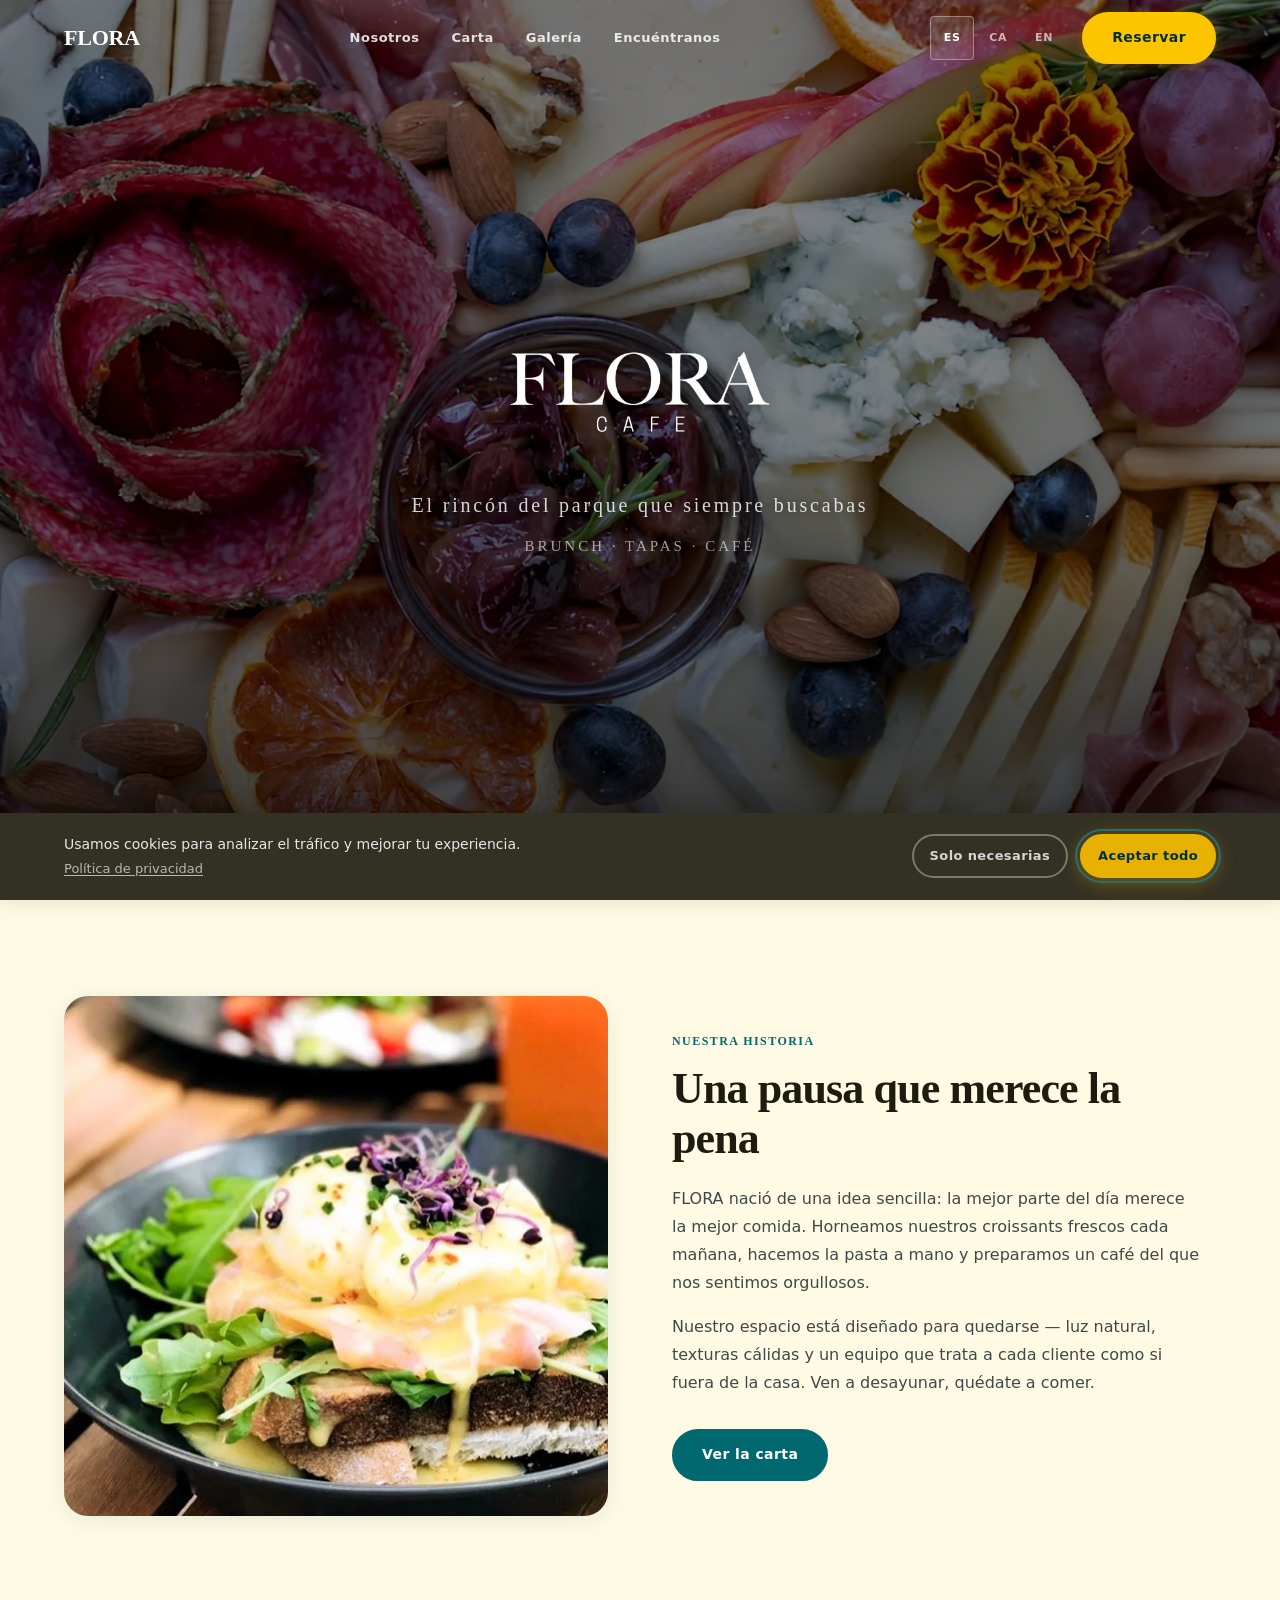
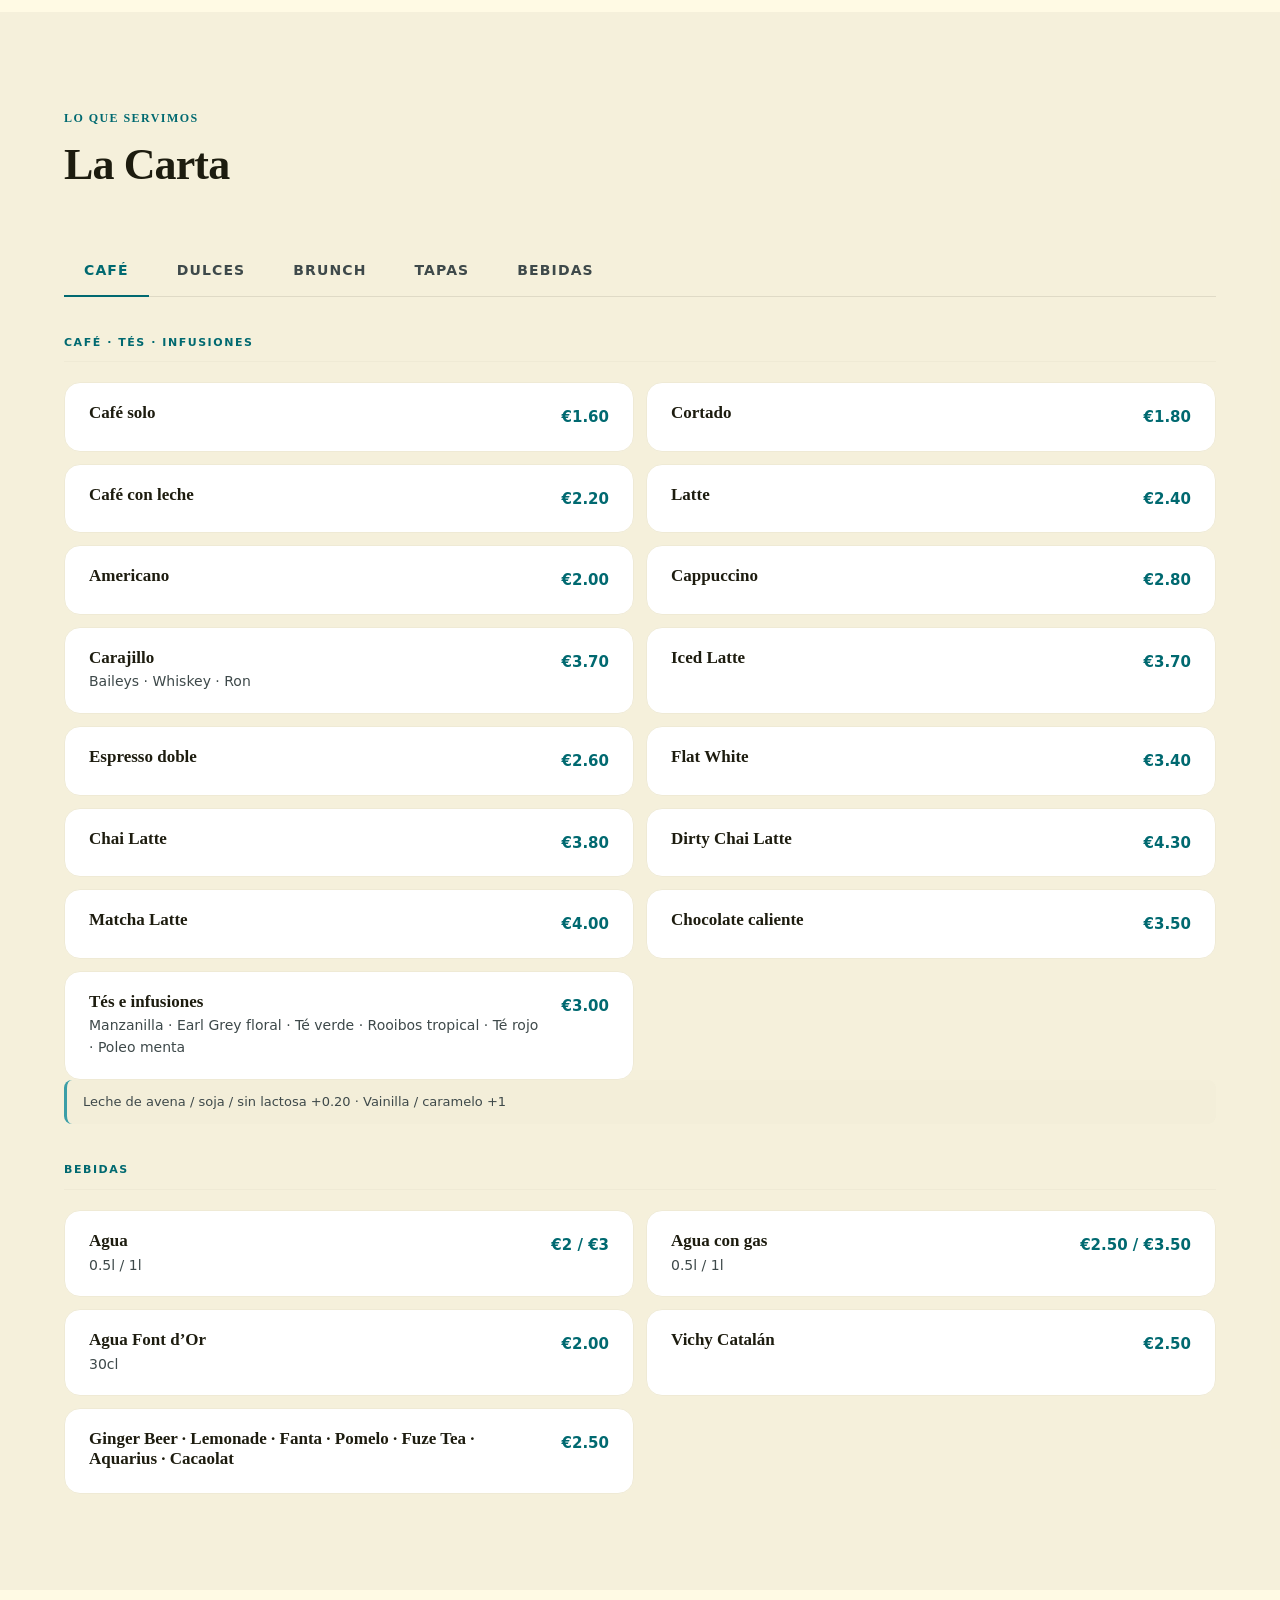
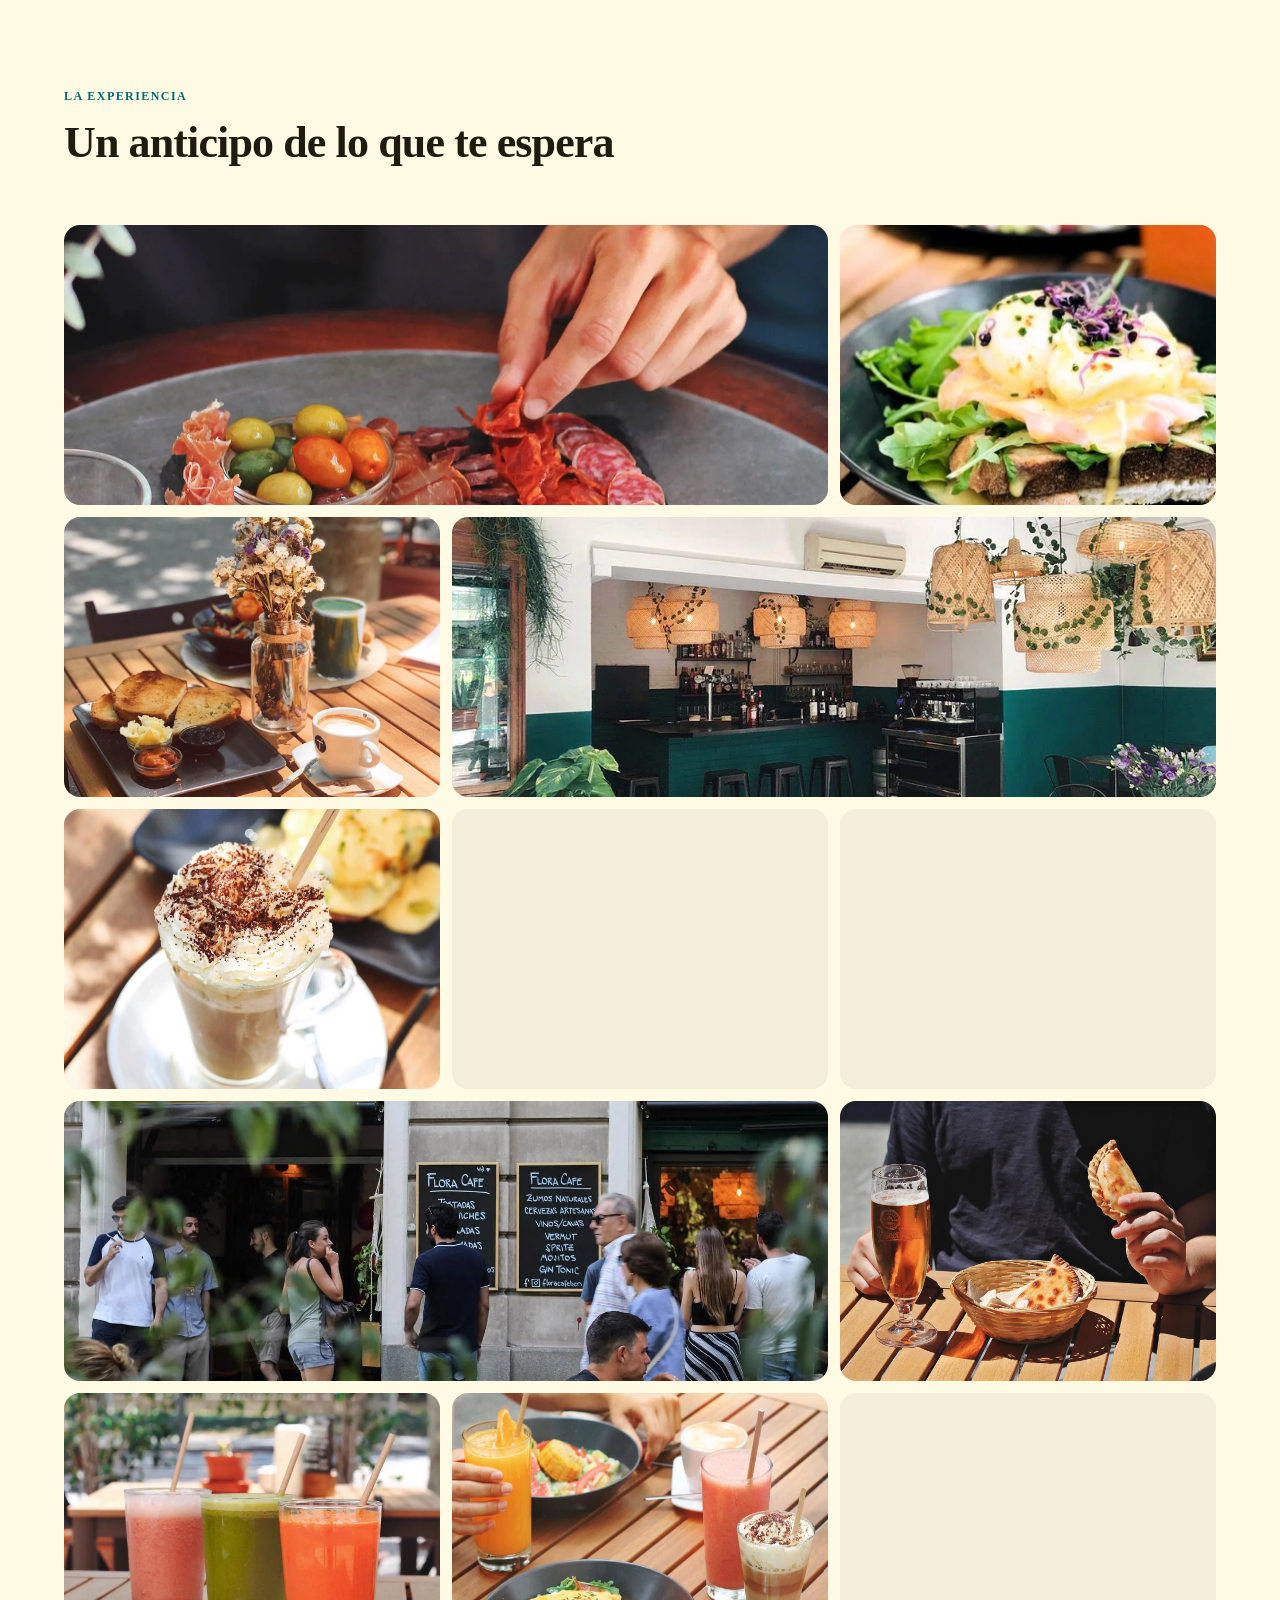
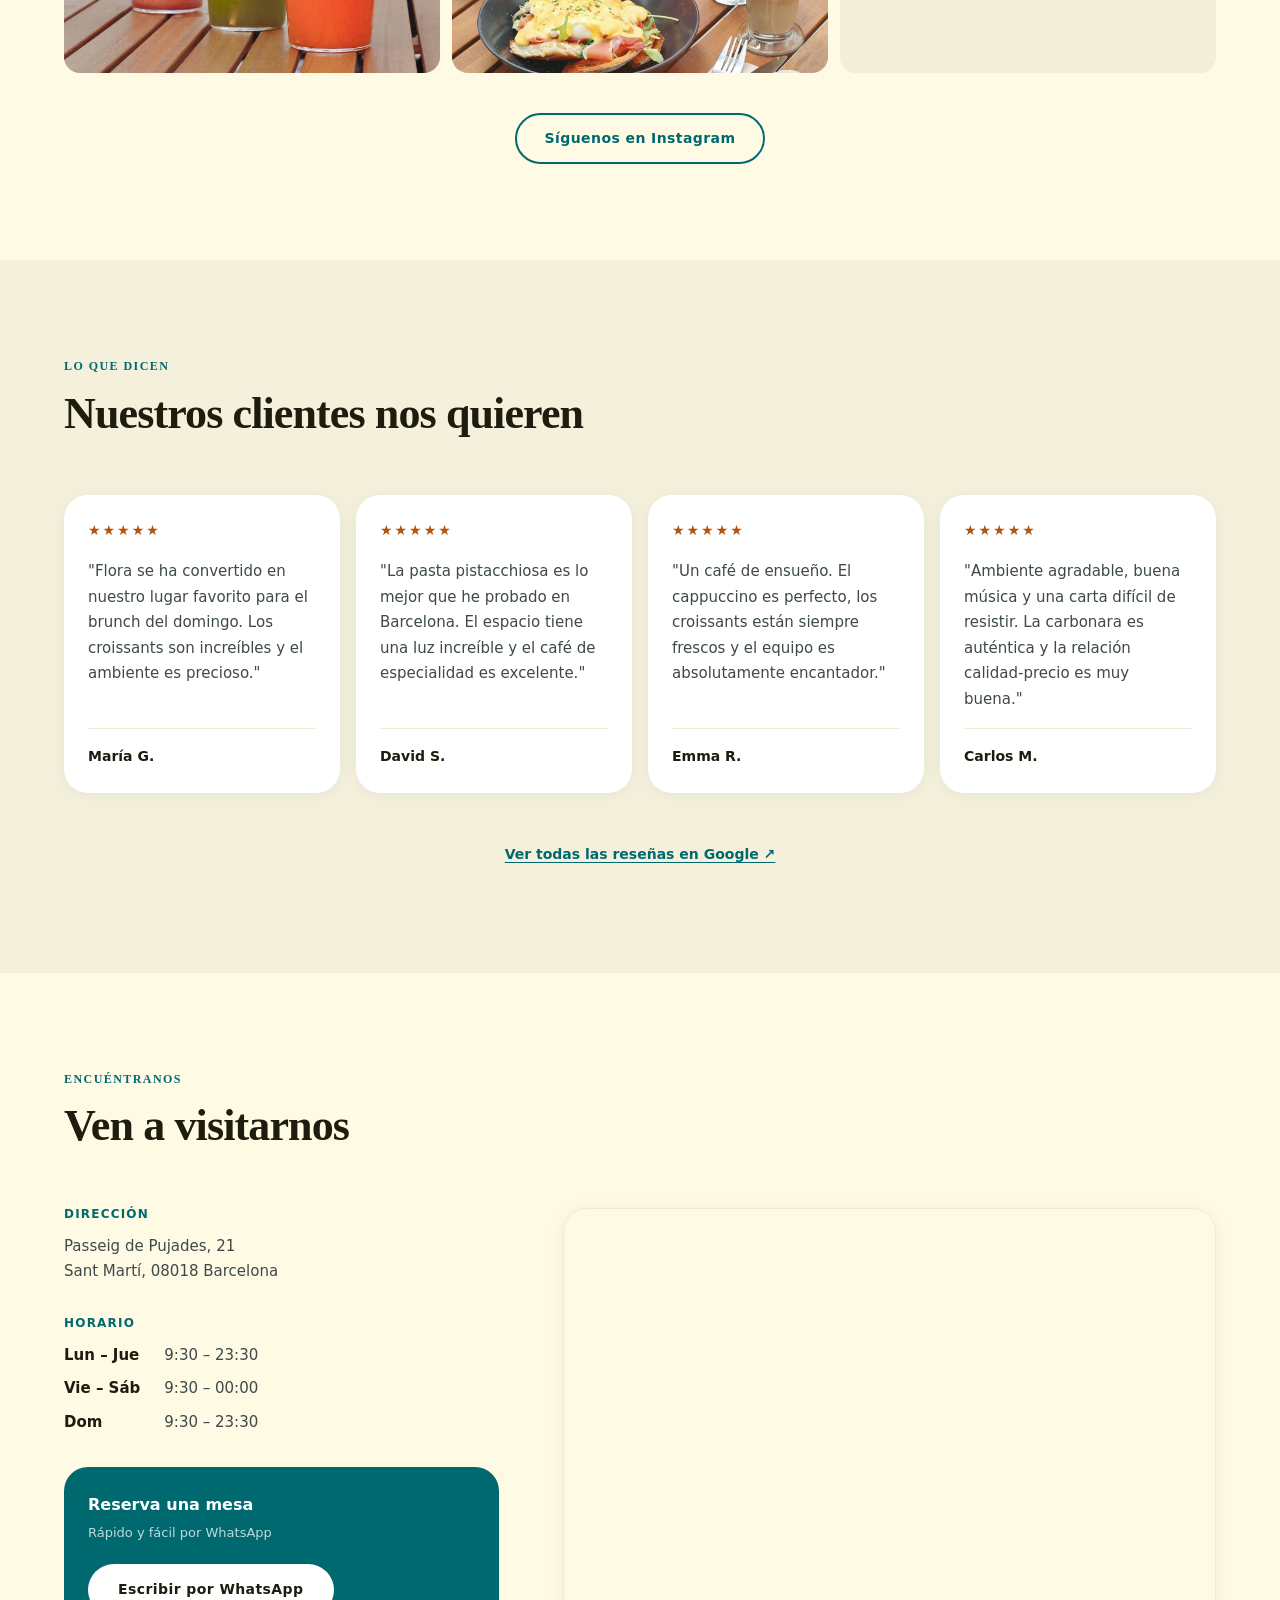
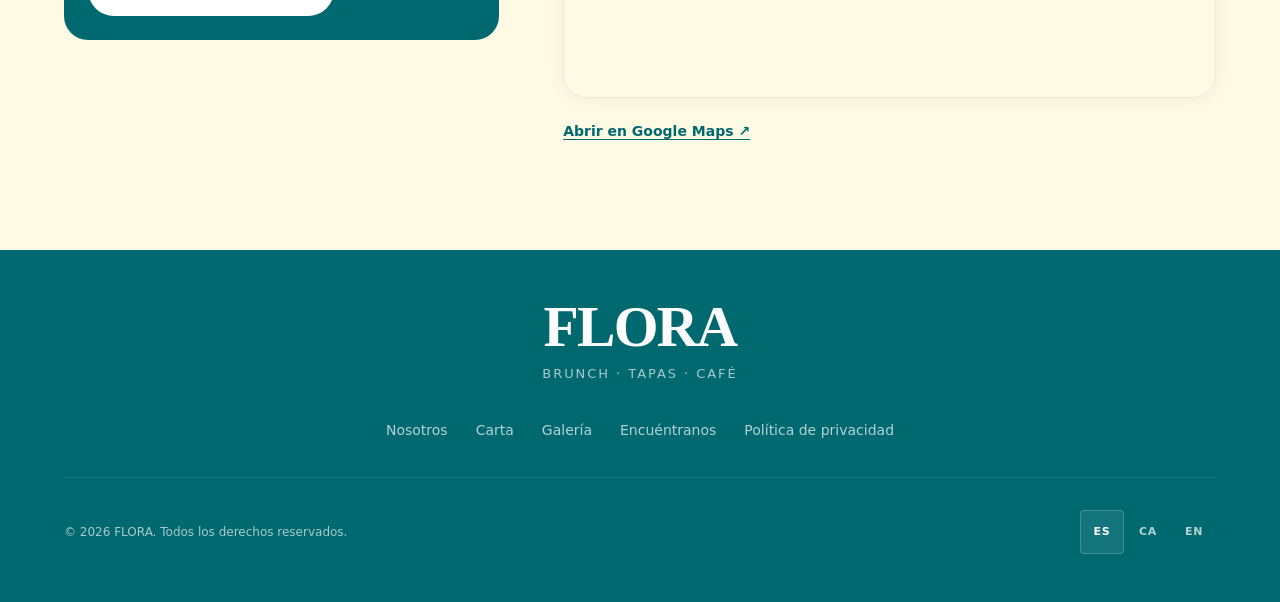
==== commit bbecd0c2: "fix: remove missing PWA icon references" ====
--- a/index.html
+++ b/index.html
@@ -24,7 +24,6 @@
 
   <!-- Favicon -->
   <link rel="icon" type="image/svg+xml" href="favicon.svg">
-  <link rel="apple-touch-icon" href="images/apple-touch-icon.png">
   <link rel="manifest" href="site.webmanifest">
 
   <!-- Preconnect — GTM loads after cookie consent; pre-warm the connection -->
--- a/css/style.css
+++ b/css/style.css
@@ -258,7 +258,7 @@
     url('../images/Background.png') type('image/png')
   );
   background-size: cover;
-  background-position: center;
+  background-position: left top;
   background-repeat: no-repeat;
   z-index: -1;
   pointer-events: none;
@@ -269,7 +269,7 @@
   font-size: 1rem;
   line-height: 1.7;
   color: var(--text);
-  background: transparent;
+  background-color: var(--cream);
   overflow-x: hidden;
 }
 
@@ -664,14 +664,27 @@
     pointer-events: auto;
   }
 
+  /* Keep nav bar solid cream when overlay is open — prevents transparent strip at top */
+  #nav:has(.nav__links--open) {
+    background: var(--cream);
+    backdrop-filter: none;
+    -webkit-backdrop-filter: none;
+    box-shadow: none;
+  }
+
   .nav__links li { width: 100%; text-align: center; }
 
   .nav__links a:not(.btn) {
-    font-size: 1.125rem;
+    font-size: 2rem;
     justify-content: center;
-    color: var(--text);
-    padding-block: var(--sp-2);
+    color: var(--teal-dk);
+    padding-block: var(--sp-3);
     width: 100%;
+  }
+
+  /* Override hero white-text rule when overlay is open */
+  #nav:not(.nav--scrolled) .nav__links--open a:not(.btn) {
+    color: var(--teal-dk);
   }
 
   .nav__links a:not(.btn):hover { color: var(--teal); }
@@ -680,6 +693,17 @@
     margin-top: var(--sp-2);
     width: 100%;
     max-width: 280px;
+    background: var(--teal);
+    color: #fff;
+    border-color: var(--teal);
+    box-shadow: 0 2px 12px rgba(0,105,112,0.20);
+  }
+
+  .nav__links .btn--cta:hover,
+  .nav__links .btn--cta:focus-visible {
+    background: var(--teal-dk);
+    border-color: var(--teal-dk);
+    box-shadow: 0 4px 20px rgba(0,105,112,0.30);
   }
 }
 
@@ -973,7 +997,8 @@
   font-family: var(--font-body);
   font-size: 0.875rem;
   font-weight: 600;
-  letter-spacing: 0.03em;
+  letter-spacing: 0.08em;
+  text-transform: uppercase;
   color: var(--text-muted);
   border-bottom: 2px solid transparent;
   margin-bottom: -1px;
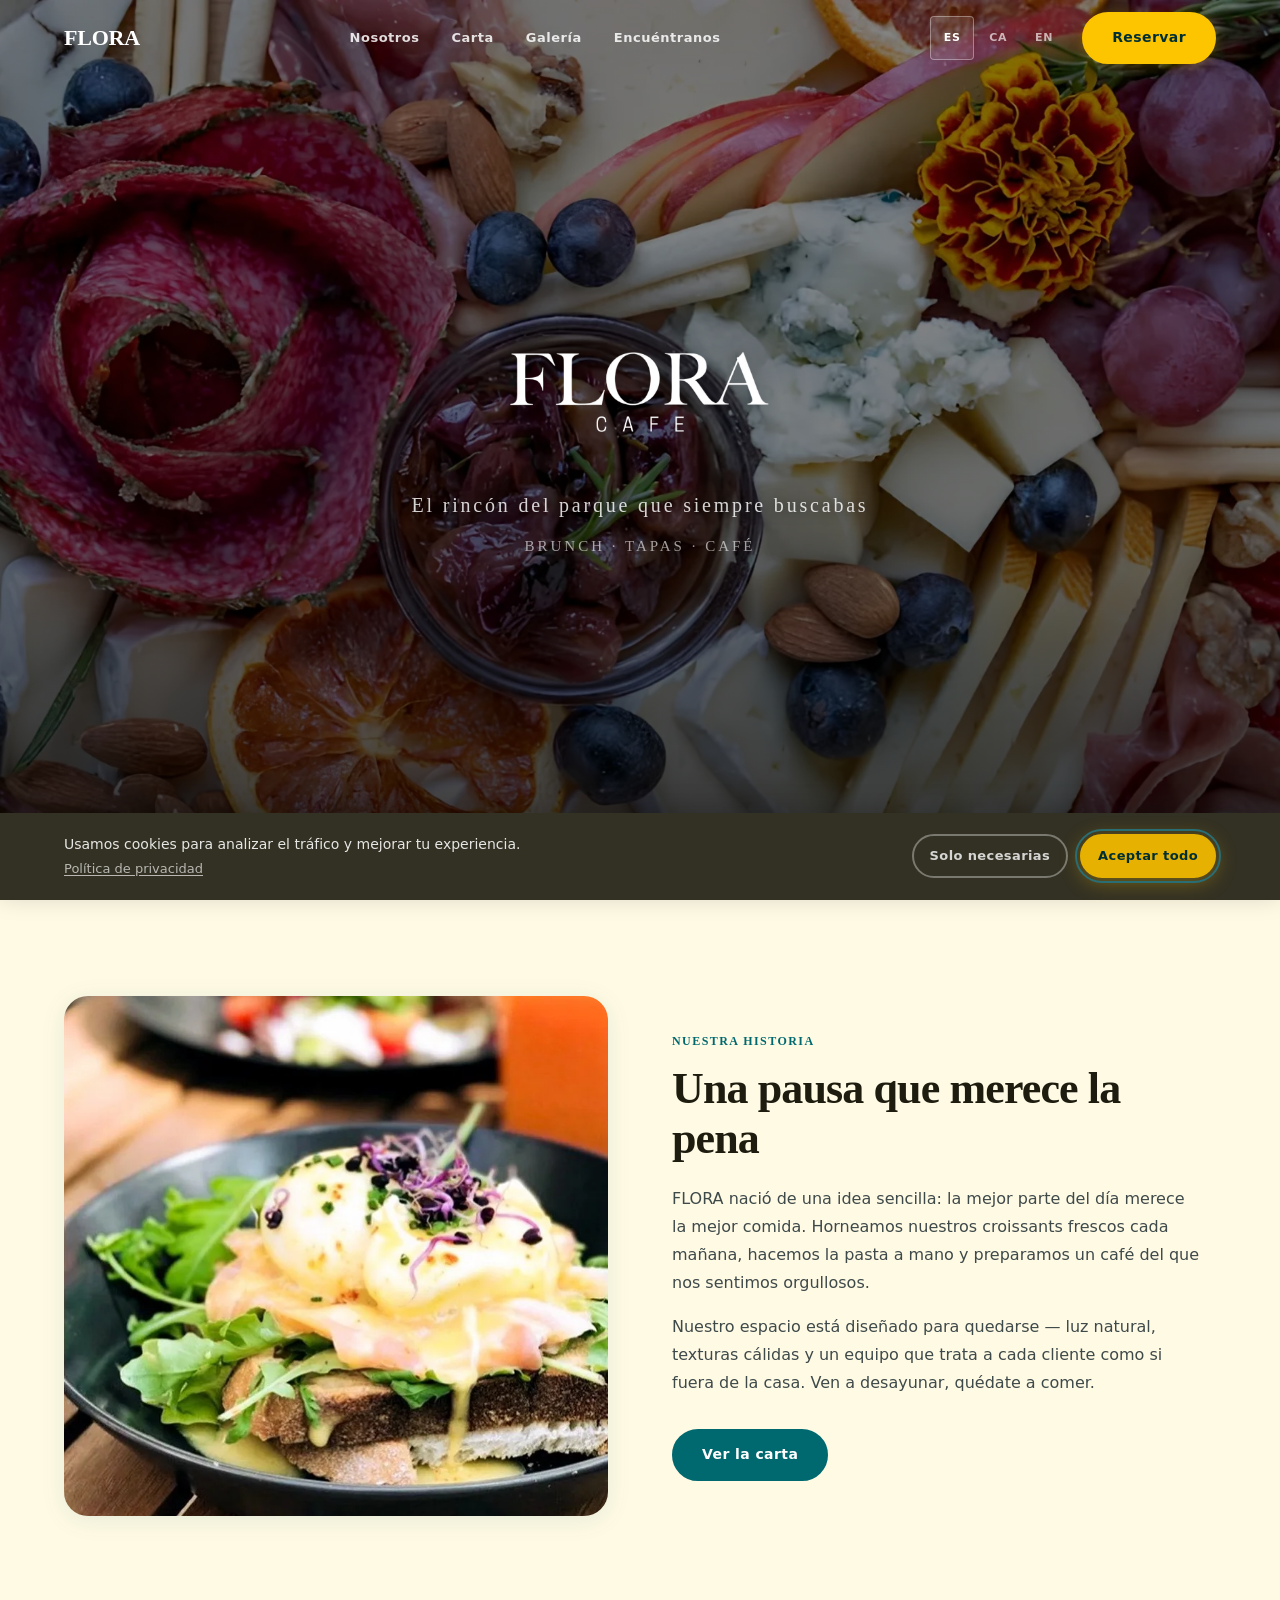
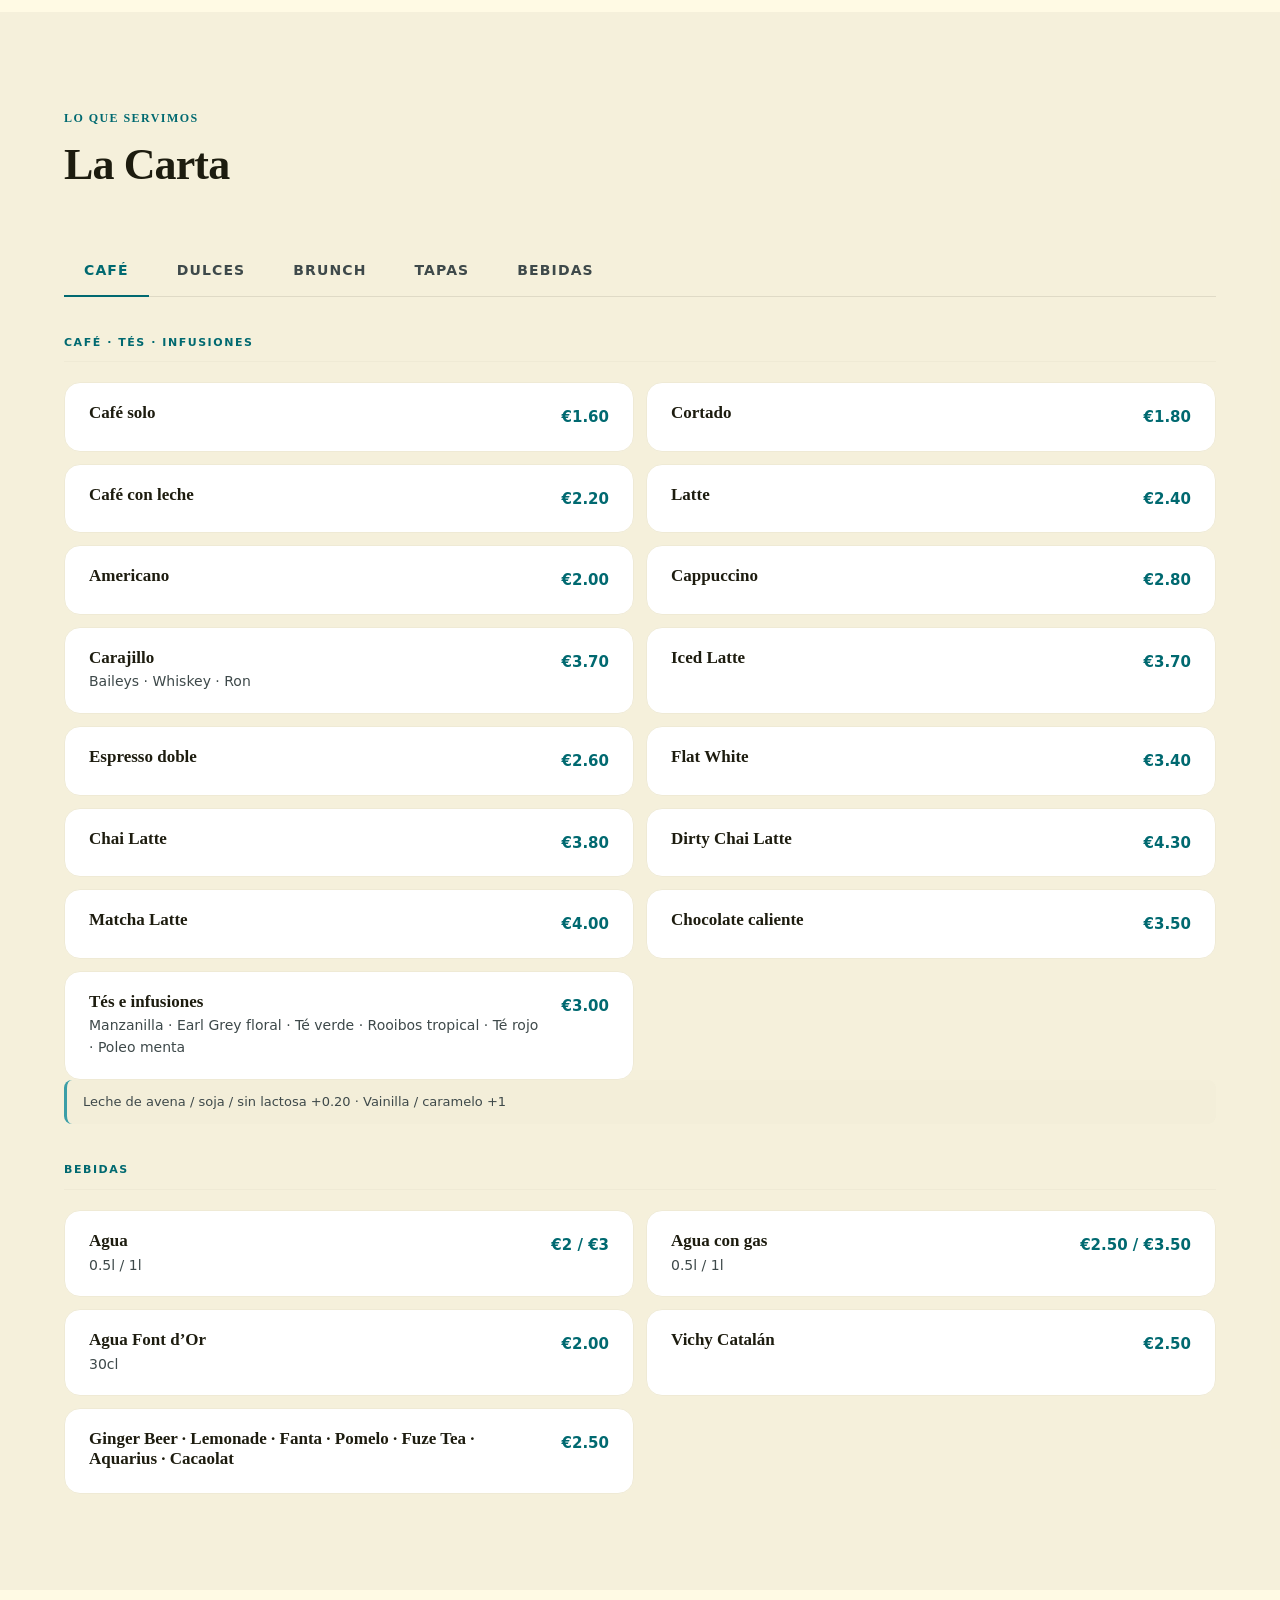
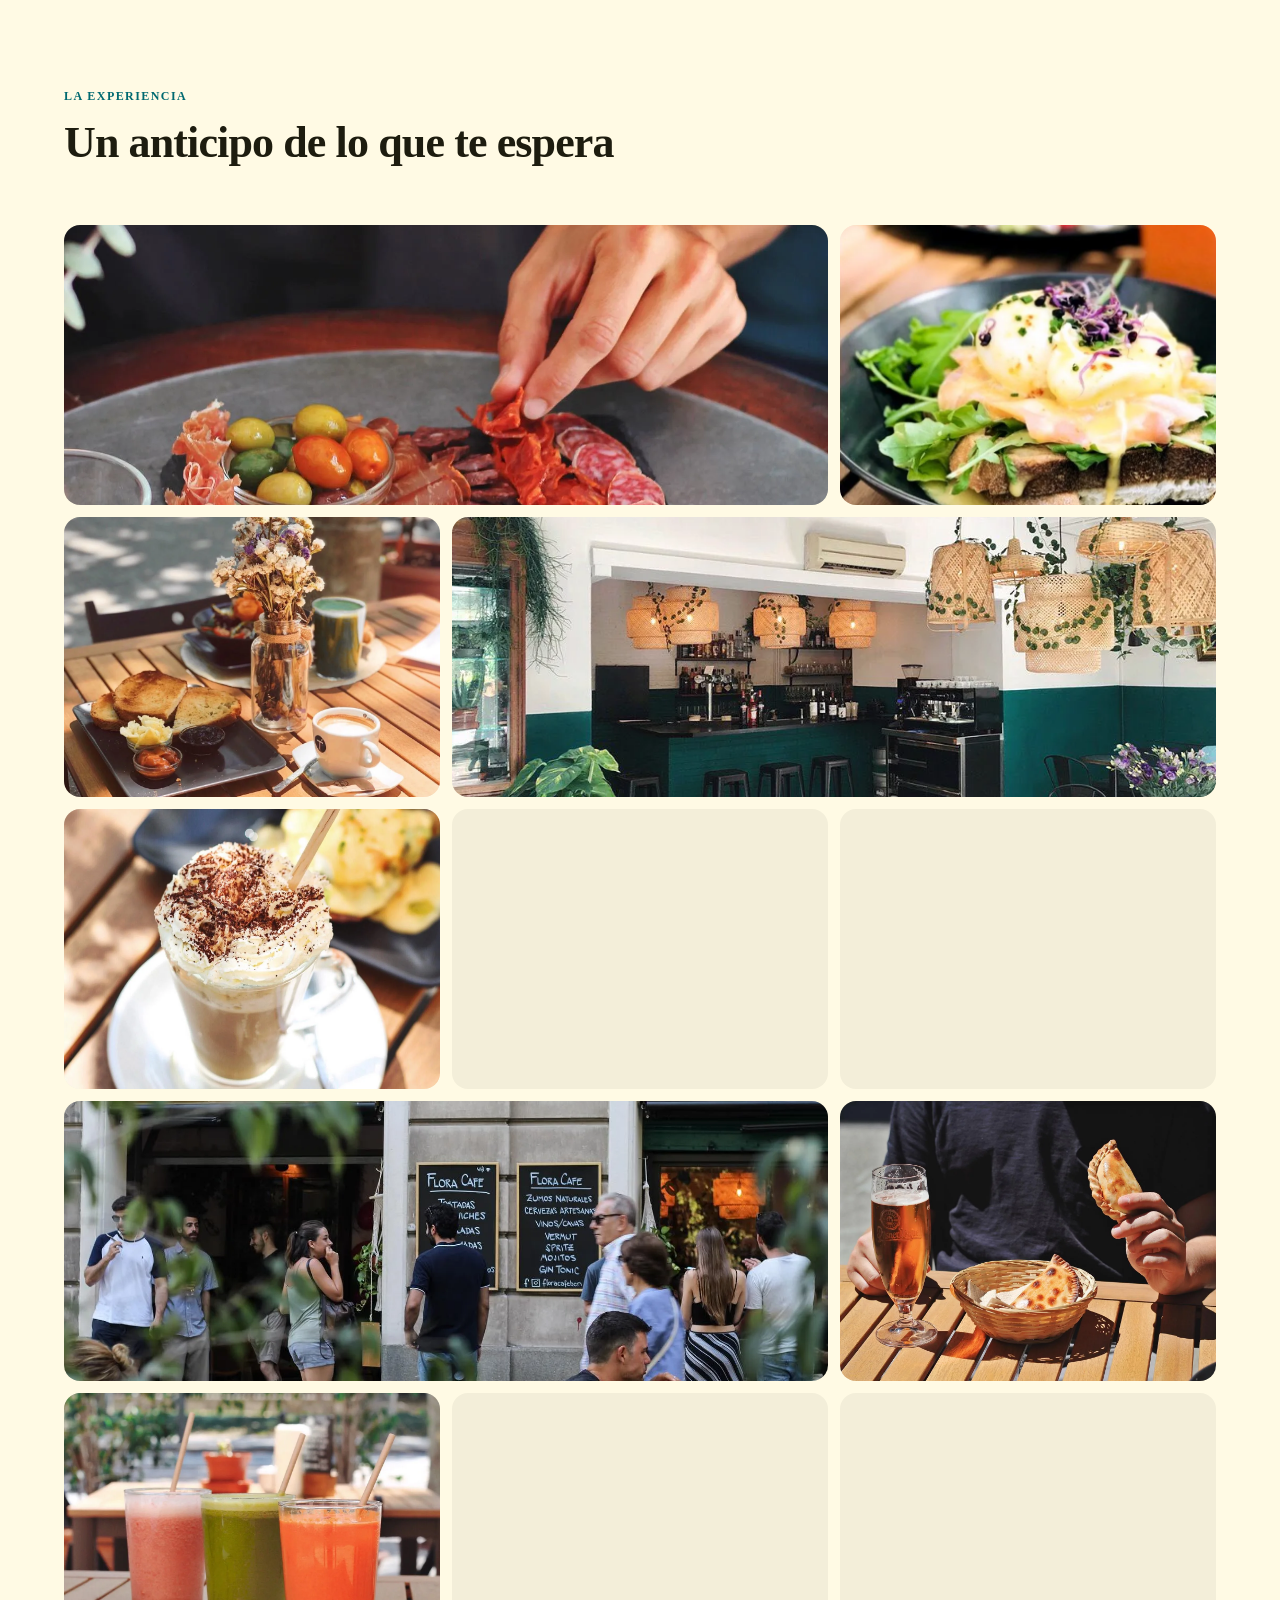
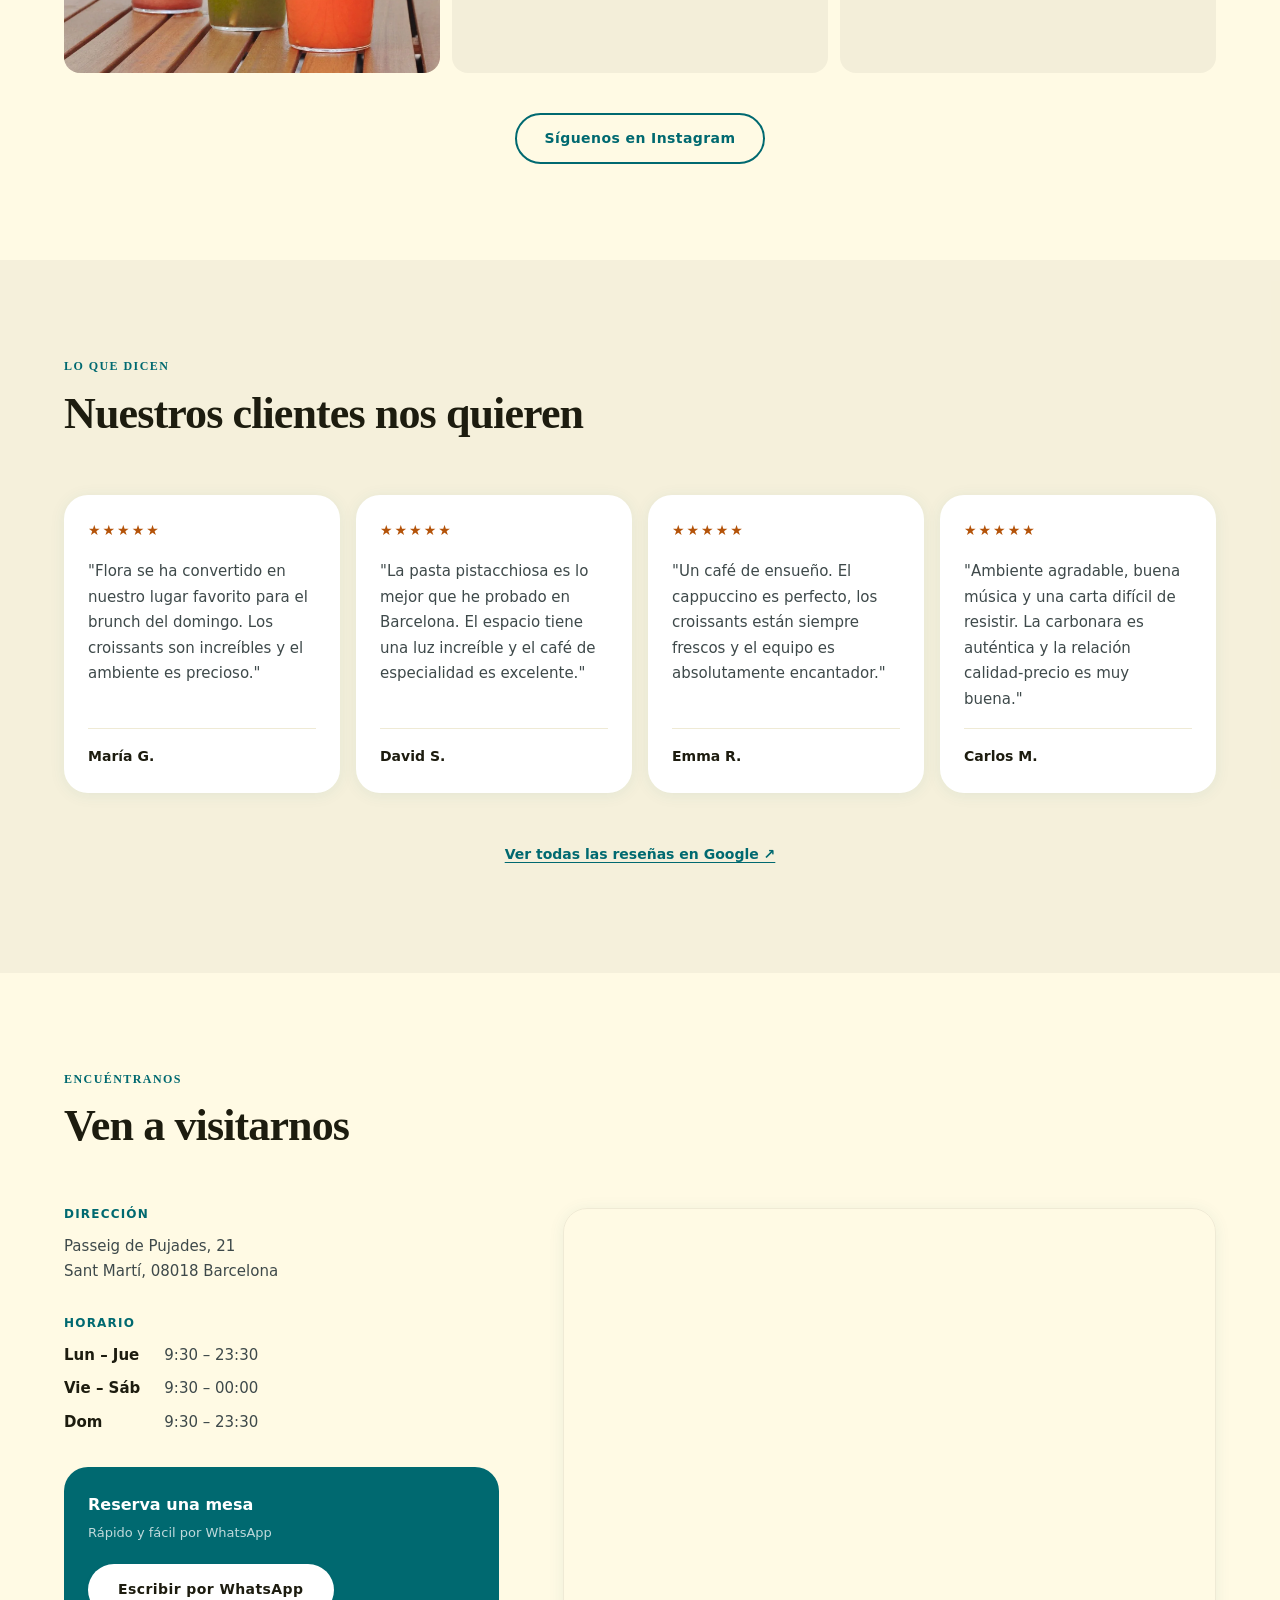
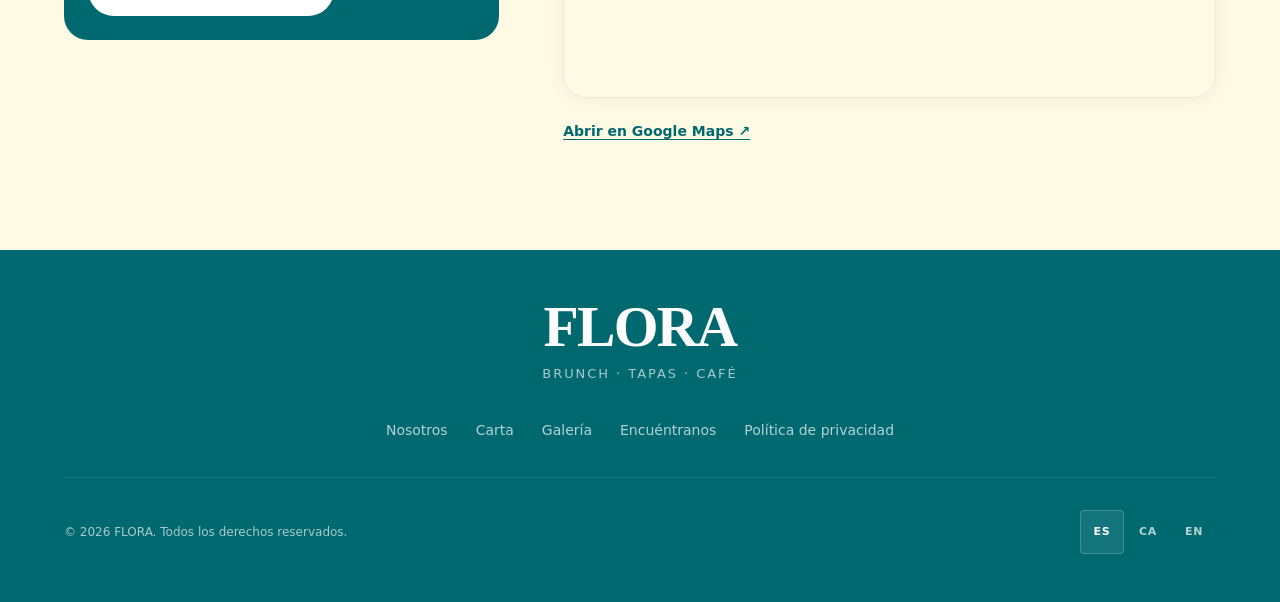
==== commit 0831f522: "fix: mobile hero srcset, og-image, map aria, token fix - Wire Hero-mobile.webp (51KB) into <picture>" ====
--- a/index.html
+++ b/index.html
@@ -13,14 +13,14 @@
   <meta property="og:type" content="website">
   <meta property="og:title" content="FLORA — Brunch · Tapas · Café en Barcelona">
   <meta property="og:description" content="Croissants horneados cada mañana, pasta hecha a mano y café de especialidad. FLORA, Barcelona.">
-  <meta property="og:image" content="https://flora-bcn.vercel.app/images/exterior.webp">
+  <meta property="og:image" content="https://flora-bcn.vercel.app/images/og-image.jpg">
   <meta property="og:url" content="https://flora-bcn.vercel.app">
   <meta property="og:locale" content="es_ES">
 
   <!-- Twitter Card -->
   <meta name="twitter:card" content="summary_large_image">
   <meta name="twitter:title" content="FLORA — Brunch · Tapas · Café en Barcelona">
-  <meta name="twitter:image" content="https://flora-bcn.vercel.app/images/exterior.webp">
+  <meta name="twitter:image" content="https://flora-bcn.vercel.app/images/og-image.jpg">
 
   <!-- Favicon -->
   <link rel="icon" type="image/svg+xml" href="favicon.svg">
@@ -31,7 +31,10 @@
   <link rel="dns-prefetch" href="https://www.googletagmanager.com">
 
   <!-- Preload hero poster — LCP candidate; fetchpriority="high" maximises priority -->
-  <link rel="preload" as="image" href="images/hero1.webp" type="image/webp" fetchpriority="high">
+  <link rel="preload" as="image"
+        imagesrcset="images/Hero-mobile.webp 750w, images/hero1.webp 1920w"
+        imagesizes="(max-width: 767px) 750px, 1920px"
+        type="image/webp" fetchpriority="high">
 
   <!-- Preload heading font -->
   <link rel="preload" href="fonts/CormorantGaramond-SemiBold.woff2" as="font" type="font/woff2" crossorigin>
@@ -52,7 +55,7 @@
     "@type": "Restaurant",
     "name": "FLORA",
     "url": "https://flora-bcn.vercel.app",
-    "image": "https://flora-bcn.vercel.app/images/exterior.webp",
+    "image": "https://flora-bcn.vercel.app/images/og-image.jpg",
     "telephone": "+34600000000",
     "address": {
       "@type": "PostalAddress",
@@ -170,8 +173,9 @@
 
   <div class="hero__bg" aria-hidden="true">
     <picture>
+      <source media="(max-width: 767px)" srcset="images/Hero-mobile.webp" type="image/webp">
       <source srcset="images/hero1.webp" type="image/webp">
-      <img src="images/hero1.png" alt="" class="hero__img" decoding="async" fetchpriority="high">
+      <img src="images/hero1.jpg" alt="" class="hero__img" decoding="async" fetchpriority="high">
     </picture>
     <div class="hero__overlay"></div>
   </div>
--- a/css/style.css
+++ b/css/style.css
@@ -101,6 +101,20 @@
   --shadow-md:   0 4px 24px rgba(0,105,112,0.10);
   --shadow-card: 0 2px 16px rgba(0,105,112,0.08);
   --shadow-nav:  0 1px 20px rgba(0,105,112,0.10);
+
+  /* Component-specific shadows */
+  --shadow-gold:           0 2px 12px rgba(253,196,0,0.25);
+  --shadow-gold-hover:     0 4px 20px rgba(253,196,0,0.35);
+  --shadow-teal-btn:       0 2px 12px rgba(0,105,112,0.20);
+  --shadow-teal-btn-hover: 0 4px 20px rgba(0,105,112,0.30);
+  --shadow-wa:             0 4px 16px rgba(37,211,102,0.40);
+  --shadow-wa-hover:       0 6px 24px rgba(37,211,102,0.55);
+  --shadow-cookie:         0 -4px 24px rgba(0,0,0,0.18);
+  --shadow-logo:           drop-shadow(0 2px 12px rgba(0,0,0,0.4));
+  --shadow-hero-text:      0 1px 12px rgba(0,0,0,0.55);
+
+  /* Flat white */
+  --white: #fff;
 
   /* Typography */
   --font-heading: 'Cormorant Garamond', Georgia, 'Times New Roman', serif;
@@ -321,21 +335,22 @@
 
 .skip-nav {
   position: absolute;
-  top: -100%;
+  top: var(--sp-3);
   left: var(--sp-4);
   z-index: 200;
   padding: var(--sp-3) var(--sp-6);
   background: var(--teal);
-  color: #fff;
+  color: var(--white);
   font-weight: 600;
   font-size: 0.875rem;
   border-radius: var(--r-sm);
+  transform: translateY(-200%);
   transition: transform var(--dur-fast);
 }
 
 .skip-nav:focus {
-  top: var(--sp-3);
-  outline: 2px solid #fff;
+  transform: translateY(0);
+  outline: 2px solid var(--white);
   outline-offset: 2px;
 }
 
@@ -420,20 +435,20 @@
   background: var(--gold);
   color: var(--gold-on);
   border-color: var(--gold);
-  box-shadow: 0 2px 12px rgba(253,196,0,0.25);
+  box-shadow: var(--shadow-gold);
 }
 
 .btn--cta:hover,
 .btn--cta:focus-visible {
   background: var(--gold-hover);
   border-color: var(--gold-hover);
-  box-shadow: 0 4px 20px rgba(253,196,0,0.35);
+  box-shadow: var(--shadow-gold-hover);
 }
 
 /* Teal — on light backgrounds */
 .btn--primary {
   background: var(--teal);
-  color: #fff;
+  color: var(--white);
   border-color: var(--teal);
 }
 
@@ -453,7 +468,7 @@
 .btn--outline:hover,
 .btn--outline:focus-visible {
   background: var(--teal);
-  color: #fff;
+  color: var(--white);
 }
 
 /* Ghost — white border/text, over dark hero video */
@@ -512,7 +527,7 @@
 
 /* Small variant */
 .btn--sm {
-  min-height: 44px;
+  min-height: var(--touch-min);
   padding: 0.5rem 1rem;
   font-size: 0.8125rem;
 }
@@ -561,7 +576,7 @@
 
 /* Over video: white logo */
 #nav:not(.nav--scrolled) .nav__logo {
-  color: #fff;
+  color: var(--white);
 }
 
 /* Desktop nav links */
@@ -590,7 +605,7 @@
 }
 
 #nav:not(.nav--scrolled) .nav__links a:not(.btn):hover {
-  color: #fff;
+  color: var(--white);
 }
 
 /* Mobile-only items hidden on desktop */
@@ -628,7 +643,7 @@
 }
 
 /* Over video: white hamburger bars */
-#nav:not(.nav--scrolled) .nav__toggle span { background: #fff; }
+#nav:not(.nav--scrolled) .nav__toggle span { background: var(--white); }
 
 /* Animate to X when open */
 .nav__toggle[aria-expanded="true"] span:nth-child(1) { transform: translateY(7px) rotate(45deg); }
@@ -694,16 +709,16 @@
     width: 100%;
     max-width: 280px;
     background: var(--teal);
-    color: #fff;
+    color: var(--white);
     border-color: var(--teal);
-    box-shadow: 0 2px 12px rgba(0,105,112,0.20);
+    box-shadow: var(--shadow-teal-btn);
   }
 
   .nav__links .btn--cta:hover,
   .nav__links .btn--cta:focus-visible {
     background: var(--teal-dk);
     border-color: var(--teal-dk);
-    box-shadow: 0 4px 20px rgba(0,105,112,0.30);
+    box-shadow: var(--shadow-teal-btn-hover);
   }
 }
 
@@ -747,9 +762,9 @@
 
 /* Over video: white lang buttons */
 #nav:not(.nav--scrolled) .nav__lang--desktop .lang-btn { color: var(--white-65); }
-#nav:not(.nav--scrolled) .nav__lang--desktop .lang-btn:hover { color: #fff; }
+#nav:not(.nav--scrolled) .nav__lang--desktop .lang-btn:hover { color: var(--white); }
 #nav:not(.nav--scrolled) .nav__lang--desktop .lang-btn--active {
-  color: #fff;
+  color: var(--white);
   border-color: var(--white-35);
   background: var(--white-10);
 }
@@ -762,8 +777,8 @@
 
 /* Footer lang buttons — inactive: white-70 (4.81:1 on teal ✓); active: white (6.44:1 ✓) */
 .lang-btn--footer { color: var(--white-70); border-color: transparent; background: transparent; }
-.lang-btn--footer:hover { color: #fff; }
-.lang-btn--footer.lang-btn--active { color: #fff; border-color: var(--white-20); background: var(--white-08); }
+.lang-btn--footer:hover { color: var(--white); }
+.lang-btn--footer.lang-btn--active { color: var(--white); border-color: var(--white-20); background: var(--white-08); }
 
 /* ============================================================
    HERO — full-bleed video, text block upper-third
@@ -813,7 +828,7 @@
   align-items: center;
   justify-content: center;
   text-align: center;
-  color: #fff;
+  color: var(--white);
   padding-top: var(--nav-h);
   padding-bottom: var(--nav-h);
   padding-inline: var(--pad-x);
@@ -832,7 +847,7 @@
   height: clamp(100px, 14vw, 168px);
   max-width: 420px;
   margin: 0 auto var(--sp-3);
-  filter: drop-shadow(0 2px 12px rgba(0,0,0,0.4));
+  filter: var(--shadow-logo);
   animation: hero-logo-in var(--dur-slow) var(--ease-out) 200ms both;
 }
 
@@ -844,7 +859,7 @@
   font-style: normal;
   color: var(--white-82);
   letter-spacing: 0.14em;
-  text-shadow: 0 1px 12px rgba(0,0,0,0.55);
+  text-shadow: var(--shadow-hero-text);
   margin-bottom: var(--sp-3);
   animation: hero-rise var(--dur-base) var(--ease-out) 400ms both;
 }
@@ -1101,6 +1116,8 @@
   font-weight: 600;
   color: var(--text);
   line-height: 1.3;
+  min-width: 0;
+  overflow-wrap: break-word;
 }
 
 .menu-card__price {
@@ -1490,7 +1507,7 @@
 /* WhatsApp card */
 .wa-card {
   background: var(--teal);
-  color: #fff;
+  color: var(--white);
   border-radius: var(--r-xl);
   padding: var(--sp-6) var(--sp-6);
   display: flex;
@@ -1569,7 +1586,7 @@
   font-size: clamp(2.1rem, 6vw, 3.6rem);
   font-weight: 700;
   letter-spacing: -0.03em;
-  color: #fff;
+  color: var(--white);
   line-height: 1;
 }
 
@@ -1598,7 +1615,7 @@
   transition: color var(--dur-fast) var(--ease-out);
 }
 
-.footer__nav a:hover { color: #fff; }
+.footer__nav a:hover { color: var(--white); }
 
 .footer__bottom {
   display: flex;
@@ -1703,7 +1720,7 @@
 @media (hover: hover) {
   .back-to-top:hover {
     background: var(--teal);
-    color: #fff;
+    color: var(--white);
     border-color: var(--teal);
   }
 }
@@ -1721,18 +1738,18 @@
   height: 56px;
   border-radius: var(--r-full);
   background: var(--wa-green);
-  color: #fff;
+  color: var(--white);
   display: flex;
   align-items: center;
   justify-content: center;
-  box-shadow: 0 4px 16px rgba(37,211,102,0.40);
+  box-shadow: var(--shadow-wa);
   transition: transform var(--dur-fast) var(--ease-out), box-shadow var(--dur-fast) var(--ease-out);
 }
 
 @media (hover: hover) {
   .whatsapp-btn:hover {
     transform: scale(1.08);
-    box-shadow: 0 6px 24px rgba(37,211,102,0.55);
+    box-shadow: var(--shadow-wa-hover);
   }
 }
 
@@ -1749,7 +1766,7 @@
   background: var(--cookie-bg);
   color: var(--white-88);
   padding-block: var(--sp-5);
-  box-shadow: 0 -4px 24px rgba(0,0,0,0.18);
+  box-shadow: var(--shadow-cookie);
 }
 
 .cookie-banner__inner {
@@ -1784,7 +1801,7 @@
   transition: color var(--dur-fast) var(--ease-out);
 }
 
-.cookie-privacy-link:hover { color: #fff; }
+.cookie-privacy-link:hover { color: var(--white); }
 
 .cookie-banner__actions {
   display: flex;
